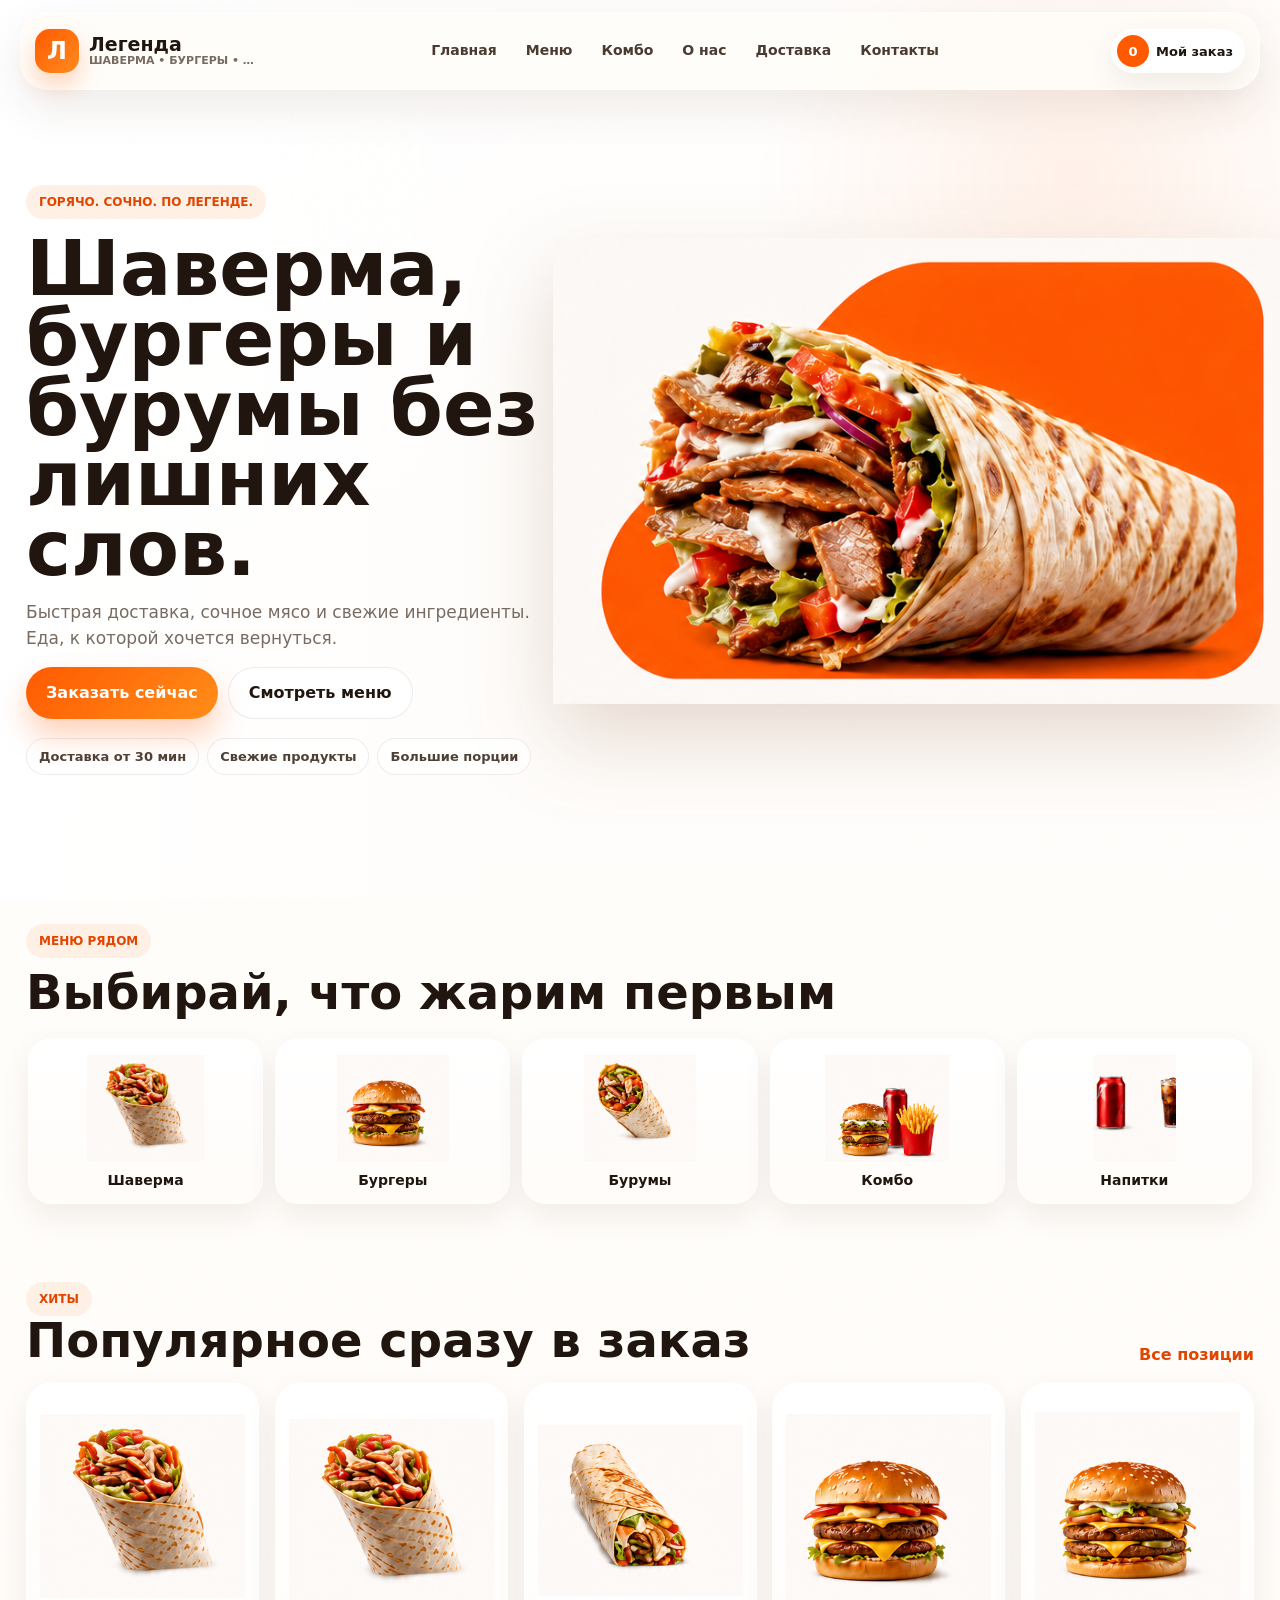
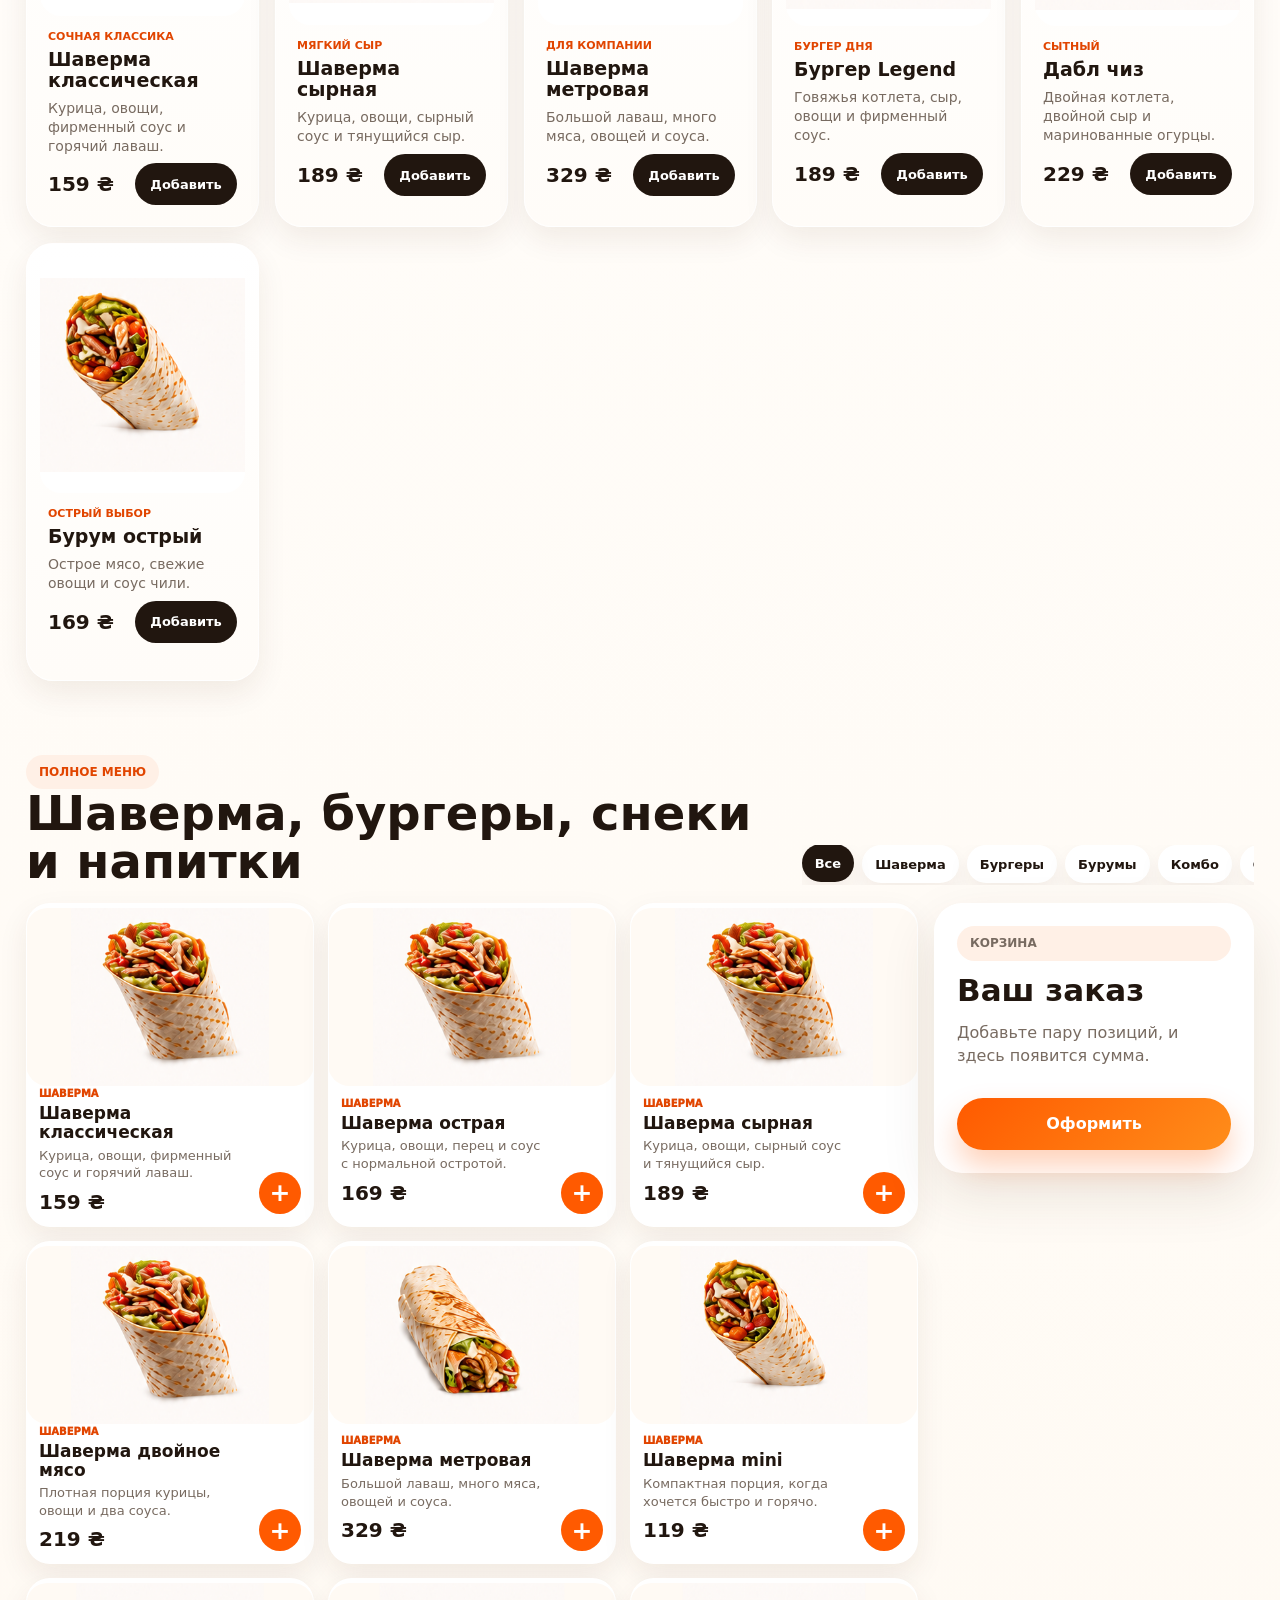
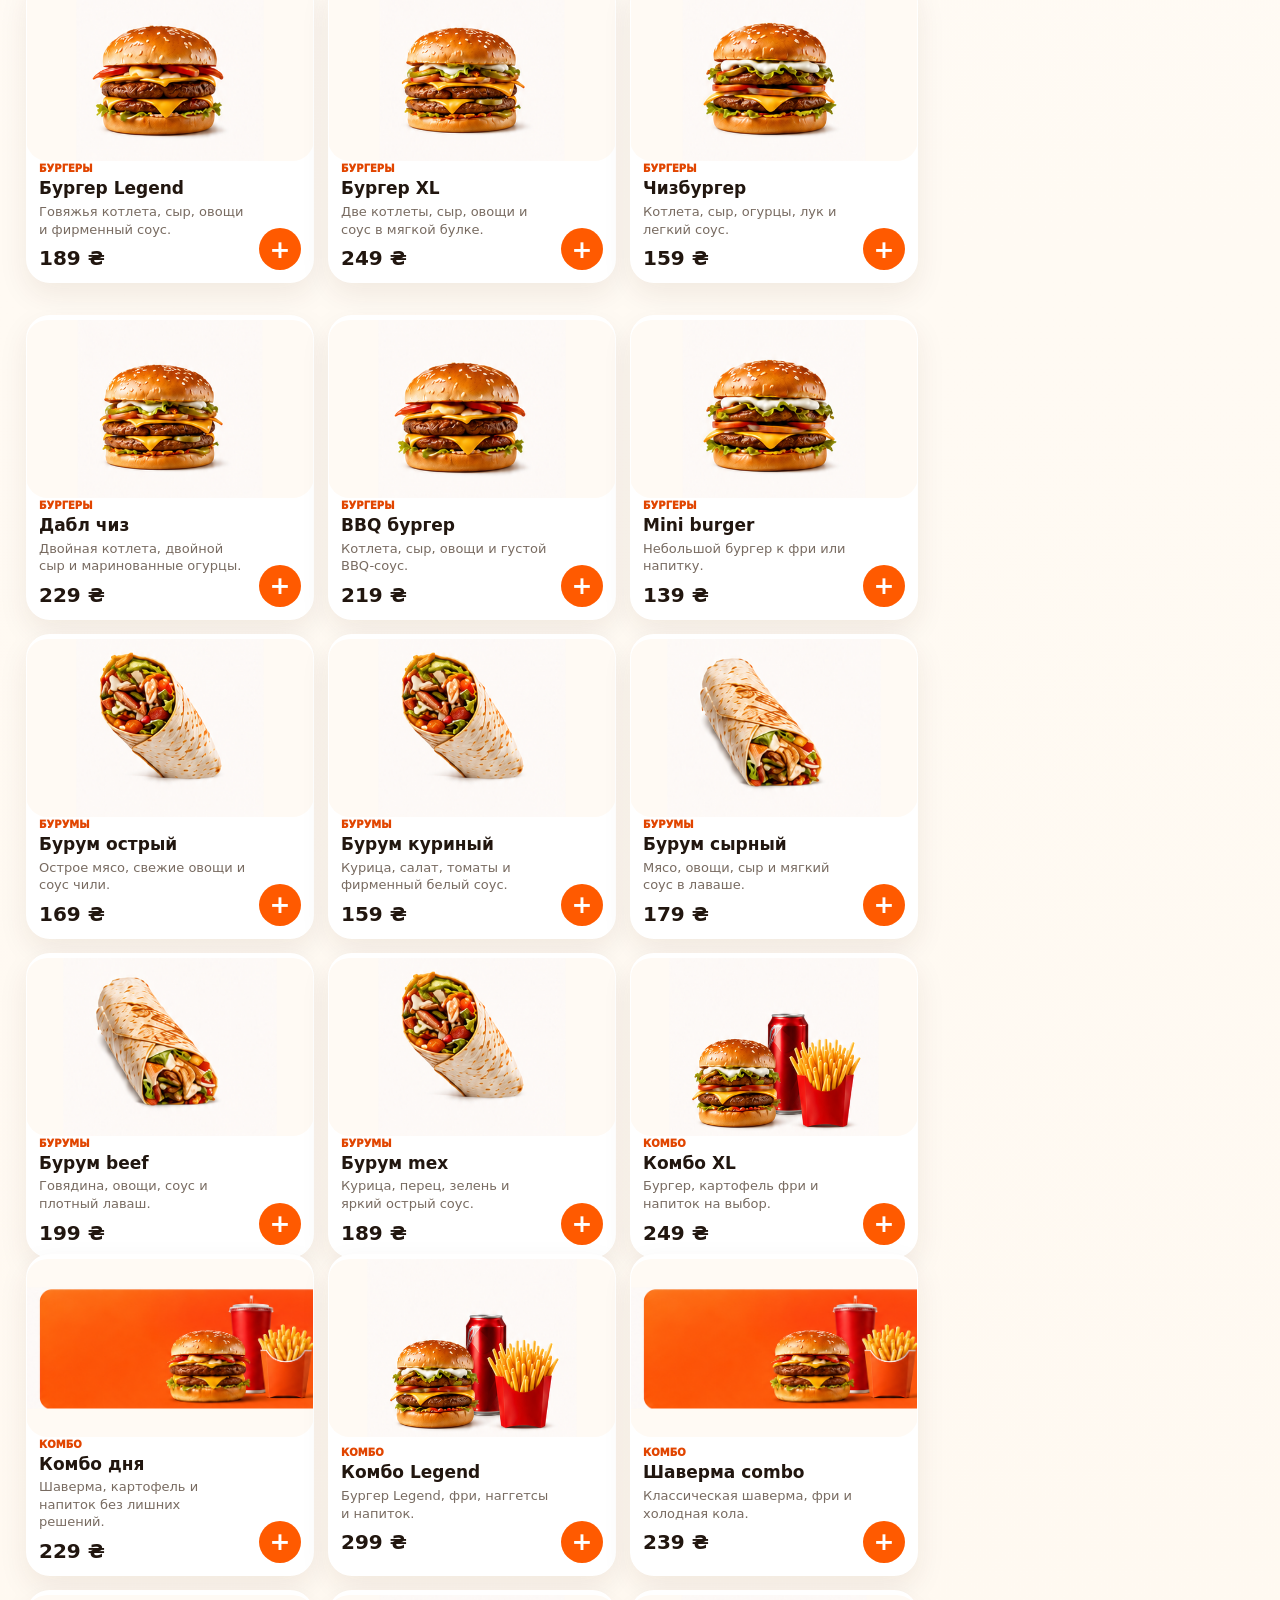
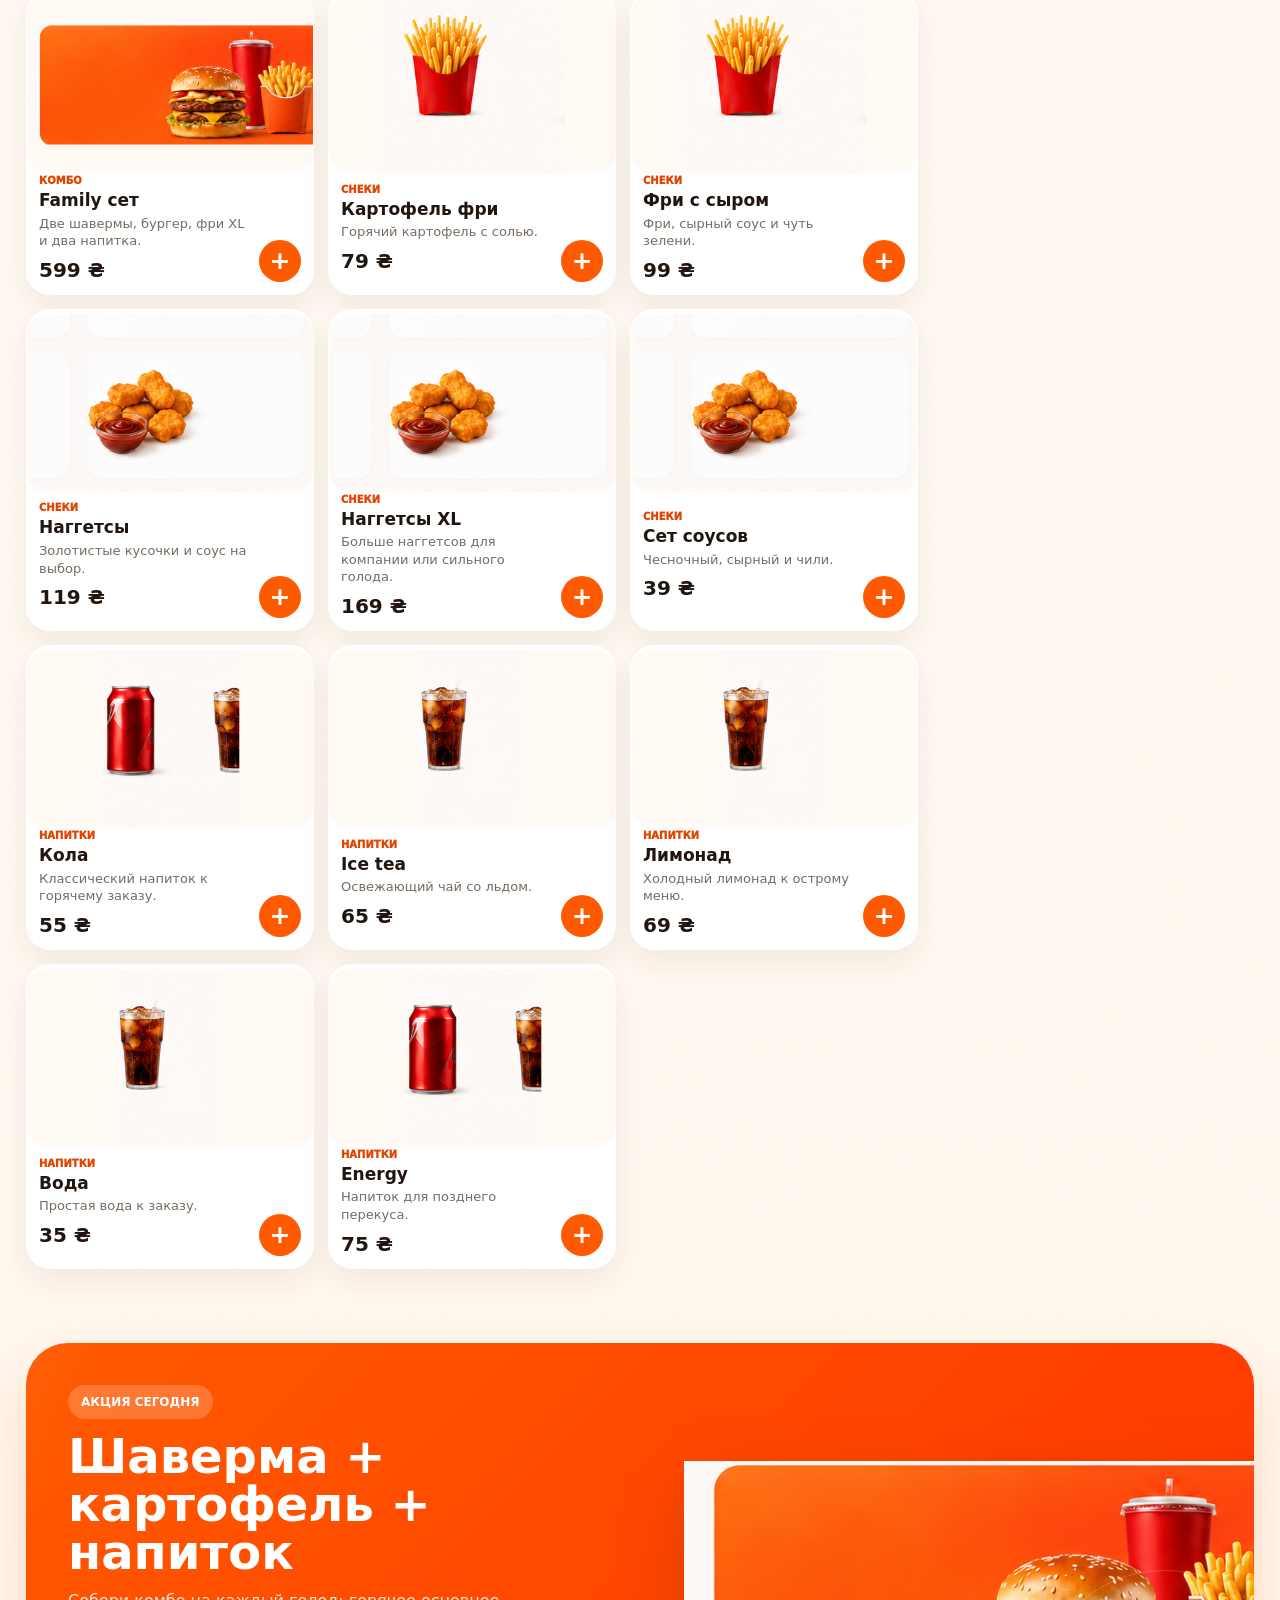
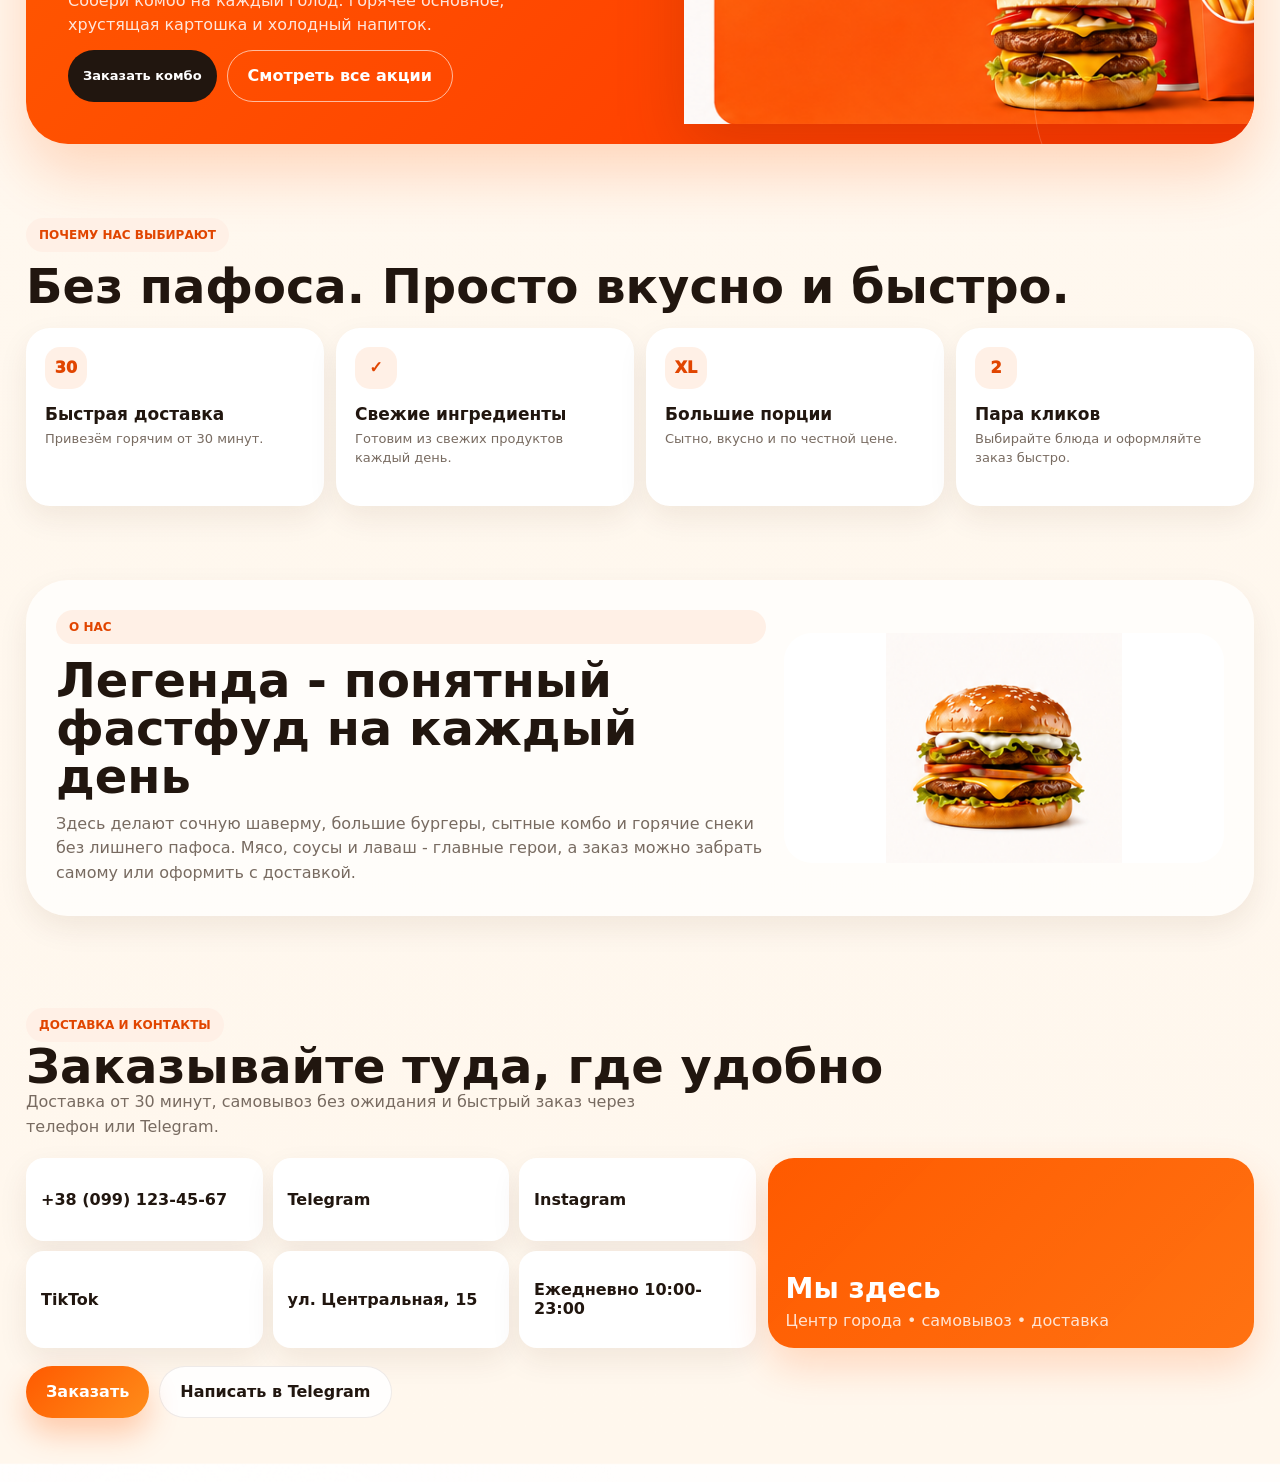
==== index.html @ f7095a72 "Expand menu and add purposeful motion" ====
<!doctype html>
<html lang="ru">
  <head>
    <meta charset="utf-8" />
    <meta name="viewport" content="width=device-width, initial-scale=1" />
    <title>Легенда - шаверма, бургеры и комбо</title>
    <meta
      name="description"
      content="Фастфуд Легенда: шаверма, бургеры, бурумы, комбо, снеки и напитки. Горячая доставка от 30 минут."
    />
    <link
      rel="icon"
      href="data:image/svg+xml,%3Csvg xmlns='http://www.w3.org/2000/svg' viewBox='0 0 64 64'%3E%3Crect width='64' height='64' rx='18' fill='%23ff5a00'/%3E%3Ctext x='31' y='44' text-anchor='middle' font-size='40' font-family='Arial' font-weight='900' fill='white'%3EL%3C/text%3E%3C/svg%3E"
    />
    <link rel="stylesheet" href="./styles.css" />
  </head>
  <body>
    <header class="site-header">
      <a class="brand" href="#top" aria-label="Легенда, на главную">
        <span class="brand__mark">Л</span>
        <span>
          <strong>Легенда</strong>
          <small>шаверма • бургеры • комбо</small>
        </span>
      </a>

      <nav class="desktop-nav" aria-label="Основная навигация">
        <a href="#top">Главная</a>
        <a href="#menu">Меню</a>
        <a href="#combo">Комбо</a>
        <a href="#about">О нас</a>
        <a href="#delivery">Доставка</a>
        <a href="#contacts">Контакты</a>
      </nav>

      <div class="header-actions">
        <a class="cart-chip" href="#order" aria-label="Открыть заказ">
          <span class="cart-chip__count" data-cart-count>0</span>
          <span>Мой заказ</span>
        </a>
        <button class="menu-toggle" type="button" aria-label="Открыть меню" aria-expanded="false">
          <span></span>
          <span></span>
        </button>
      </div>

      <nav class="mobile-nav" aria-label="Мобильная навигация" data-mobile-nav>
        <a href="#top">Главная</a>
        <a href="#menu">Меню</a>
        <a href="#combo">Комбо</a>
        <a href="#delivery">Доставка</a>
        <a href="#contacts">Контакты</a>
      </nav>
    </header>

    <main id="top">
      <section class="hero section-shell" aria-labelledby="hero-title">
        <div class="hero__content">
          <p class="eyebrow">Горячо. Сочно. По легенде.</p>
          <h1 id="hero-title">Шаверма, бургеры и бурумы без лишних слов.</h1>
          <p class="hero__lead">
            Быстрая доставка, сочное мясо и свежие ингредиенты. Еда, к которой хочется вернуться.
          </p>
          <div class="hero__actions">
            <a class="button button--primary" href="#menu">Заказать сейчас</a>
            <a class="button button--ghost" href="#hits">Смотреть меню</a>
          </div>
          <ul class="hero__facts" aria-label="Преимущества">
            <li>Доставка от 30 мин</li>
            <li>Свежие продукты</li>
            <li>Большие порции</li>
          </ul>
        </div>

        <div class="hero__visual" aria-hidden="true">
          <span class="heat-line heat-line--one"></span>
          <span class="heat-line heat-line--two"></span>
          <img src="./assets/hero-shawarma.png" alt="" />
        </div>
      </section>

      <section class="categories section-shell" aria-labelledby="categories-title">
        <div class="section-heading">
          <p class="eyebrow">Меню рядом</p>
          <h2 id="categories-title">Выбирай, что жарим первым</h2>
        </div>
        <div class="category-strip" aria-label="Категории меню">
          <a class="category-card" href="#shawarma">
            <img src="./assets/wrap-classic.png" alt="" />
            <span>Шаверма</span>
          </a>
          <a class="category-card" href="#burgers">
            <img src="./assets/burger-legend.png" alt="" />
            <span>Бургеры</span>
          </a>
          <a class="category-card" href="#burums">
            <img src="./assets/burum-spicy.png" alt="" />
            <span>Бурумы</span>
          </a>
          <a class="category-card" href="#combo">
            <img src="./assets/combo-xl.png" alt="" />
            <span>Комбо</span>
          </a>
          <a class="category-card" href="#drinks">
            <img src="./assets/cola-can.png" alt="" />
            <span>Напитки</span>
          </a>
        </div>
      </section>

      <section class="section-shell" id="hits" aria-labelledby="hits-title">
        <div class="section-heading section-heading--row">
          <div>
            <p class="eyebrow">Хиты</p>
            <h2 id="hits-title">Популярное сразу в заказ</h2>
          </div>
          <a class="text-link" href="#menu">Все позиции</a>
        </div>

        <div class="product-grid product-grid--hits" data-hits-grid aria-live="polite">
          <p class="menu-loading">Загружаем хиты...</p>
        </div>
      </section>

      <section class="section-shell menu-section" id="menu" aria-labelledby="menu-title">
        <div class="section-heading section-heading--row">
          <div>
            <p class="eyebrow">Полное меню</p>
            <h2 id="menu-title">Шаверма, бургеры, снеки и напитки</h2>
          </div>
          <div class="menu-tabs" aria-label="Разделы меню" data-menu-tabs>
            <button class="is-active" type="button" data-category="all">Все</button>
            <button type="button" data-category="shawarma">Шаверма</button>
            <button type="button" data-category="burgers">Бургеры</button>
            <button type="button" data-category="burums">Бурумы</button>
            <button type="button" data-category="combo">Комбо</button>
            <button type="button" data-category="snacks">Снеки</button>
            <button type="button" data-category="drinks">Напитки</button>
          </div>
        </div>

        <div class="menu-layout">
          <div class="menu-list" data-menu-list aria-live="polite">
            <p class="menu-loading">Собираем меню...</p>
          </div>

          <aside class="order-panel" id="order" aria-labelledby="order-title">
            <p class="eyebrow">Корзина</p>
            <h2 id="order-title">Ваш заказ</h2>
            <p data-empty-cart>Добавьте пару позиций, и здесь появится сумма.</p>
            <div class="order-panel__items" data-order-items></div>
            <div class="order-panel__summary" hidden data-order-summary>
              <strong><span data-cart-count-panel>0</span> <span data-cart-word-panel>товара</span></strong>
              <span data-cart-total-panel>0 ₴</span>
            </div>
            <a class="button button--primary button--full" href="tel:+380991234567">Оформить</a>
          </aside>
        </div>
      </section>

      <section class="promo section-shell" aria-labelledby="promo-title">
        <div class="promo__content">
          <p class="eyebrow eyebrow--light">Акция сегодня</p>
          <h2 id="promo-title">Шаверма + картофель + напиток</h2>
          <p>
            Собери комбо на каждый голод: горячее основное, хрустящая картошка и холодный напиток.
          </p>
          <div class="promo__actions">
            <button class="button button--light add-button" type="button" data-sku="combo-day">
              Заказать комбо
            </button>
            <a class="button button--outline-light" href="#menu">Смотреть все акции</a>
          </div>
        </div>
        <div class="promo__image" aria-hidden="true">
          <img src="./assets/hero-combo.png" alt="" />
        </div>
      </section>

      <section class="section-shell benefits" aria-labelledby="benefits-title">
        <div class="section-heading">
          <p class="eyebrow">Почему нас выбирают</p>
          <h2 id="benefits-title">Без пафоса. Просто вкусно и быстро.</h2>
        </div>
        <div class="benefit-grid">
          <article class="benefit">
            <span>30</span>
            <h3>Быстрая доставка</h3>
            <p>Привезём горячим от 30 минут.</p>
          </article>
          <article class="benefit">
            <span>✓</span>
            <h3>Свежие ингредиенты</h3>
            <p>Готовим из свежих продуктов каждый день.</p>
          </article>
          <article class="benefit">
            <span>XL</span>
            <h3>Большие порции</h3>
            <p>Сытно, вкусно и по честной цене.</p>
          </article>
          <article class="benefit">
            <span>2</span>
            <h3>Пара кликов</h3>
            <p>Выбирайте блюда и оформляйте заказ быстро.</p>
          </article>
        </div>
      </section>

      <section class="about section-shell" id="about" aria-labelledby="about-title">
        <div class="about__text">
          <p class="eyebrow">О нас</p>
          <h2 id="about-title">Легенда - понятный фастфуд на каждый день</h2>
          <p>
            Здесь делают сочную шаверму, большие бургеры, сытные комбо и горячие снеки без лишнего пафоса.
            Мясо, соусы и лаваш - главные герои, а заказ можно забрать самому или оформить с доставкой.
          </p>
        </div>
        <div class="about__image">
          <img src="./assets/burger-day.png" alt="Большой бургер Легенда" />
        </div>
      </section>

      <section class="contacts section-shell" id="delivery" aria-labelledby="contacts-title">
        <div>
          <p class="eyebrow">Доставка и контакты</p>
          <h2 id="contacts-title">Заказывайте туда, где удобно</h2>
          <p>
            Доставка от 30 минут, самовывоз без ожидания и быстрый заказ через телефон или Telegram.
          </p>
        </div>

        <div class="contact-grid" id="contacts">
          <div class="contact-list">
            <a href="tel:+380991234567">+38 (099) 123-45-67</a>
            <a href="https://t.me/" target="_blank" rel="noreferrer">Telegram</a>
            <a href="https://instagram.com/" target="_blank" rel="noreferrer">Instagram</a>
            <a href="https://www.tiktok.com/" target="_blank" rel="noreferrer">TikTok</a>
            <span>ул. Центральная, 15</span>
            <span>Ежедневно 10:00-23:00</span>
          </div>
          <div class="map-card" aria-label="Адрес Легенды">
            <strong>Мы здесь</strong>
            <span>Центр города • самовывоз • доставка</span>
          </div>
        </div>

        <div class="contact-actions">
          <a class="button button--primary" href="tel:+380991234567">Заказать</a>
          <a class="button button--ghost" href="https://t.me/" target="_blank" rel="noreferrer">Написать в Telegram</a>
        </div>
      </section>
    </main>

    <div class="sticky-cart" data-sticky-cart hidden>
      <div>
        <strong><span data-cart-count-sticky>0</span> <span data-cart-word-sticky>товара</span></strong>
        <span data-cart-total-sticky>0 ₴</span>
      </div>
      <a href="tel:+380991234567">Оформить</a>
    </div>

    <script src="./script.js"></script>
  </body>
</html>
---- styles.css ----
:root {
  --bg: #fffaf3;
  --surface: #fffefd;
  --surface-strong: #ffffff;
  --text: #21160f;
  --muted: #786b61;
  --line: rgba(67, 42, 24, 0.09);
  --orange: #ff5a00;
  --orange-dark: #e14500;
  --orange-soft: #fff0e6;
  --red: #dc1f18;
  --shadow: 0 22px 55px rgba(76, 43, 17, 0.11);
  --shadow-soft: 0 12px 30px rgba(76, 43, 17, 0.08);
  --radius-xl: 34px;
  --radius-lg: 26px;
  --radius-md: 20px;
  --max: 1240px;
  font-family:
    Inter, ui-sans-serif, system-ui, -apple-system, BlinkMacSystemFont, "Segoe UI", Arial, sans-serif;
}

* {
  box-sizing: border-box;
}

html {
  scroll-behavior: smooth;
}

body {
  min-width: 320px;
  margin: 0;
  background:
    radial-gradient(circle at 18% 2%, rgba(255, 255, 255, 0.95), transparent 26rem),
    linear-gradient(180deg, #fffefd 0%, var(--bg) 44%, #fff7ed 100%);
  color: var(--text);
}

body.nav-open {
  overflow: hidden;
}

body::before {
  position: fixed;
  inset: 0;
  z-index: -1;
  background:
    linear-gradient(90deg, rgba(255, 255, 255, 0.92), transparent 45%),
    radial-gradient(circle at 84% 20%, rgba(255, 90, 0, 0.08), transparent 20rem);
  content: "";
  pointer-events: none;
}

img {
  display: block;
  max-width: 100%;
}

a {
  color: inherit;
  text-decoration: none;
}

button {
  font: inherit;
}

.section-shell {
  width: min(var(--max), calc(100% - 32px));
  margin-inline: auto;
}

.site-header {
  position: sticky;
  top: 0;
  z-index: 50;
  display: grid;
  grid-template-columns: 1fr auto;
  align-items: center;
  width: min(var(--max), calc(100% - 24px));
  min-height: 72px;
  margin: 12px auto 0;
  padding: 10px 12px;
  border: 1px solid rgba(255, 255, 255, 0.78);
  border-radius: 24px;
  background: rgba(255, 253, 248, 0.82);
  box-shadow: 0 18px 45px rgba(81, 48, 24, 0.09);
  backdrop-filter: blur(20px);
}

.brand {
  display: inline-flex;
  align-items: center;
  min-width: 0;
  gap: 10px;
}

.brand__mark {
  display: grid;
  flex: 0 0 auto;
  width: 44px;
  height: 44px;
  place-items: center;
  border-radius: 15px;
  background: linear-gradient(135deg, var(--orange), #ff8b1f);
  color: #fff;
  font-size: 24px;
  font-weight: 900;
  box-shadow: 0 12px 25px rgba(255, 90, 0, 0.26);
}

.brand strong {
  display: block;
  font-size: 19px;
  line-height: 1.05;
}

.brand small {
  display: block;
  overflow: hidden;
  max-width: 170px;
  color: var(--muted);
  font-size: 11px;
  font-weight: 700;
  letter-spacing: 0;
  text-overflow: ellipsis;
  text-transform: uppercase;
  white-space: nowrap;
}

.desktop-nav {
  display: none;
}

.header-actions {
  display: inline-flex;
  align-items: center;
  gap: 8px;
}

.cart-chip {
  display: inline-flex;
  align-items: center;
  min-height: 44px;
  padding: 6px 12px 6px 6px;
  gap: 7px;
  border-radius: 999px;
  background: #fff;
  box-shadow: var(--shadow-soft);
  color: var(--text);
  font-size: 13px;
  font-weight: 800;
}

.cart-chip__count {
  display: grid;
  min-width: 32px;
  height: 32px;
  padding-inline: 8px;
  place-items: center;
  border-radius: 999px;
  background: var(--orange);
  color: #fff;
}

.menu-toggle {
  position: relative;
  display: grid;
  width: 44px;
  height: 44px;
  place-items: center;
  border: 0;
  border-radius: 15px;
  background: var(--text);
  cursor: pointer;
}

.menu-toggle span {
  position: absolute;
  width: 18px;
  height: 2px;
  border-radius: 999px;
  background: #fff;
  transition:
    transform 180ms ease,
    top 180ms ease;
}

.menu-toggle span:first-child {
  top: 17px;
}

.menu-toggle span:last-child {
  top: 25px;
}

.menu-toggle[aria-expanded="true"] span:first-child {
  top: 21px;
  transform: rotate(45deg);
}

.menu-toggle[aria-expanded="true"] span:last-child {
  top: 21px;
  transform: rotate(-45deg);
}

.mobile-nav {
  position: absolute;
  top: calc(100% + 8px);
  right: 0;
  left: 0;
  display: grid;
  gap: 8px;
  padding: 12px;
  border-radius: 22px;
  background: rgba(255, 253, 248, 0.97);
  box-shadow: var(--shadow);
  transform: translateY(-8px);
  opacity: 0;
  pointer-events: none;
  transition:
    opacity 180ms ease,
    transform 180ms ease;
}

.mobile-nav.is-open {
  transform: translateY(0);
  opacity: 1;
  pointer-events: auto;
}

.mobile-nav a {
  padding: 13px 14px;
  border-radius: 16px;
  background: #fff;
  color: var(--text);
  font-weight: 850;
}

.hero {
  display: grid;
  align-items: center;
  align-content: start;
  min-height: calc(100svh - 96px);
  padding: 26px 0 46px;
  gap: 24px;
}

.hero__content {
  position: relative;
  z-index: 2;
  display: grid;
  align-content: center;
  justify-items: start;
  gap: 15px;
}

.eyebrow {
  display: inline-flex;
  align-items: center;
  min-height: 34px;
  margin: 0;
  padding: 8px 13px;
  border-radius: 999px;
  background: var(--orange-soft);
  color: var(--orange-dark);
  font-size: 12px;
  font-weight: 900;
  letter-spacing: 0;
  text-transform: uppercase;
}

.eyebrow--light {
  background: rgba(255, 255, 255, 0.2);
  color: #fff;
}

h1,
h2,
h3,
p {
  margin-top: 0;
}

h1 {
  max-width: 10.4em;
  margin-bottom: 0;
  font-size: clamp(43px, 12vw, 74px);
  line-height: 0.92;
  letter-spacing: 0;
}

h2 {
  margin-bottom: 0;
  font-size: clamp(29px, 8vw, 48px);
  line-height: 1;
  letter-spacing: 0;
}

h3 {
  margin-bottom: 0;
  font-size: 19px;
  line-height: 1.1;
  letter-spacing: 0;
}

.hero__lead {
  max-width: 34rem;
  margin-bottom: 0;
  color: var(--muted);
  font-size: 17px;
  line-height: 1.55;
}

.hero__actions,
.promo__actions,
.contact-actions {
  display: flex;
  flex-wrap: wrap;
  width: 100%;
  gap: 10px;
}

.button {
  display: inline-flex;
  align-items: center;
  justify-content: center;
  min-height: 52px;
  padding: 14px 20px;
  border: 0;
  border-radius: 999px;
  cursor: pointer;
  font-weight: 900;
  line-height: 1;
  text-align: center;
  transition:
    transform 180ms ease,
    box-shadow 180ms ease,
    background-color 180ms ease;
}

.button:hover,
.add-button:hover,
.icon-add:hover {
  transform: translateY(-1px);
}

.button--primary {
  background: linear-gradient(135deg, var(--orange), #ff8d1a);
  box-shadow: 0 16px 30px rgba(255, 90, 0, 0.28);
  color: #fff;
}

.button--ghost {
  border: 1px solid var(--line);
  background: rgba(255, 255, 255, 0.86);
  color: var(--text);
}

.button--light {
  background: #fff;
  color: var(--orange-dark);
}

.button--outline-light {
  border: 1px solid rgba(255, 255, 255, 0.62);
  color: #fff;
}

.button--full {
  width: 100%;
}

.hero__actions .button {
  flex: 1 1 156px;
}

.hero__facts {
  display: flex;
  flex-wrap: wrap;
  margin: 4px 0 0;
  padding: 0;
  gap: 8px;
  list-style: none;
}

.hero__facts li {
  padding: 10px 12px;
  border: 1px solid var(--line);
  border-radius: 999px;
  background: rgba(255, 255, 255, 0.74);
  color: #4f4035;
  font-size: 13px;
  font-weight: 850;
}

.hero__visual {
  position: relative;
  width: min(120%, 640px);
  margin: -8px -18% 0 auto;
  isolation: isolate;
}

.hero__visual img {
  position: relative;
  z-index: 2;
  width: 100%;
  filter: drop-shadow(0 34px 42px rgba(113, 52, 9, 0.18));
}

.heat-line {
  position: absolute;
  z-index: 1;
  display: block;
  width: 46%;
  height: 42%;
  border-radius: 999px;
  background: radial-gradient(circle, rgba(255, 90, 0, 0.22), transparent 68%);
  filter: blur(18px);
  opacity: 0.55;
  pointer-events: none;
}

.heat-line--one {
  top: 3%;
  right: 8%;
}

.heat-line--two {
  bottom: 1%;
  left: 9%;
  background: radial-gradient(circle, rgba(220, 31, 24, 0.13), transparent 66%);
}

.section-heading {
  display: grid;
  justify-items: start;
  margin-bottom: 18px;
  gap: 10px;
}

.section-heading--row {
  align-items: end;
  justify-content: space-between;
  gap: 16px;
}

.text-link {
  color: var(--orange-dark);
  font-weight: 900;
}

.categories,
.section-shell + .section-shell,
.promo {
  margin-top: 46px;
}

.category-strip {
  display: grid;
  grid-auto-columns: minmax(132px, 45%);
  grid-auto-flow: column;
  gap: 12px;
  overflow-x: auto;
  padding: 4px 2px 14px;
  scroll-snap-type: x mandatory;
  scrollbar-width: none;
}

.category-strip::-webkit-scrollbar {
  display: none;
}

.category-card {
  display: grid;
  min-height: 128px;
  padding: 10px;
  place-items: center;
  border: 1px solid rgba(255, 255, 255, 0.8);
  border-radius: 24px;
  background: linear-gradient(180deg, #fff 0%, #fffcf9 100%);
  box-shadow: var(--shadow-soft);
  scroll-snap-align: start;
}

.category-card img {
  width: 94px;
  height: 70px;
  object-fit: contain;
}

.category-card span {
  font-size: 14px;
  font-weight: 900;
}

.product-grid {
  display: grid;
  gap: 14px;
}

.product-card {
  display: grid;
  grid-template-columns: minmax(108px, 38%) 1fr;
  min-height: 190px;
  padding: 10px;
  border: 1px solid rgba(255, 255, 255, 0.86);
  border-radius: 27px;
  background: linear-gradient(180deg, #fff 0%, #fffcf8 100%);
  box-shadow: var(--shadow-soft);
  overflow: hidden;
  transition:
    transform 220ms ease,
    box-shadow 220ms ease,
    border-color 220ms ease;
  will-change: transform;
}

.product-card:hover,
.product-card.is-added {
  border-color: rgba(255, 90, 0, 0.22);
  box-shadow: 0 22px 45px rgba(91, 48, 18, 0.13);
  transform: translateY(-3px);
}

.product-card__image {
  display: grid;
  min-height: 165px;
  place-items: center;
  border-radius: 21px;
  background: #fff;
}

.product-card__image img {
  width: 100%;
  height: 150px;
  object-fit: contain;
}

.product-card__body {
  display: grid;
  align-content: center;
  padding: 10px 4px 10px 13px;
  gap: 8px;
}

.product-card__tag {
  margin-bottom: -2px;
  color: var(--orange-dark);
  font-size: 11px;
  font-weight: 900;
  text-transform: uppercase;
}

.product-card p:not(.product-card__tag) {
  margin-bottom: 0;
  color: var(--muted);
  font-size: 14px;
  line-height: 1.35;
}

.product-card__footer {
  display: flex;
  align-items: center;
  justify-content: space-between;
  gap: 8px;
}

.product-card__footer strong,
.menu-item strong {
  color: var(--text);
  font-size: 20px;
  white-space: nowrap;
}

.add-button {
  min-height: 42px;
  padding: 11px 15px;
  border: 0;
  border-radius: 999px;
  background: var(--text);
  color: #fff;
  cursor: pointer;
  font-size: 13px;
  font-weight: 900;
  transition:
    transform 180ms ease,
    background-color 180ms ease,
    box-shadow 180ms ease;
}

.add-button.is-added,
.icon-add.is-added {
  background: var(--orange);
  box-shadow: 0 12px 24px rgba(255, 90, 0, 0.24);
}

.menu-section {
  scroll-margin-top: 98px;
}

.menu-tabs {
  display: flex;
  gap: 8px;
  overflow-x: auto;
  padding-bottom: 2px;
  scrollbar-width: none;
}

.menu-tabs::-webkit-scrollbar {
  display: none;
}

.menu-tabs button {
  min-height: 38px;
  padding: 10px 13px;
  border: 0;
  border-radius: 999px;
  background: #fff;
  box-shadow: 0 10px 22px rgba(80, 49, 27, 0.07);
  color: var(--text);
  cursor: pointer;
  font-size: 13px;
  font-weight: 900;
  white-space: nowrap;
  transition:
    background-color 180ms ease,
    color 180ms ease,
    transform 180ms ease;
}

.menu-tabs button:hover,
.menu-tabs button.is-active {
  background: var(--text);
  color: #fff;
  transform: translateY(-1px);
}

.menu-layout {
  display: grid;
  gap: 16px;
}

.menu-list {
  display: grid;
  gap: 12px;
}

.menu-item {
  display: grid;
  grid-template-columns: 94px 1fr auto;
  align-items: center;
  min-height: 126px;
  padding: 10px;
  gap: 10px;
  border: 1px solid rgba(255, 255, 255, 0.86);
  border-radius: 24px;
  background: #fff;
  box-shadow: var(--shadow-soft);
  overflow: hidden;
  transition:
    transform 200ms ease,
    box-shadow 200ms ease,
    border-color 200ms ease;
}

.menu-item:hover,
.menu-item.is-added {
  border-color: rgba(255, 90, 0, 0.2);
  box-shadow: 0 18px 38px rgba(80, 49, 27, 0.1);
  transform: translateY(-2px);
}

.menu-item img {
  width: 94px;
  height: 94px;
  object-fit: contain;
  border-radius: 20px;
  background: #fffaf4;
  padding: 3px;
}

.menu-item h3 {
  margin-bottom: 5px;
  font-size: 17px;
}

.menu-item__category {
  display: block;
  margin-bottom: 5px;
  color: var(--orange-dark);
  font-size: 10px;
  font-weight: 950;
  text-transform: uppercase;
}

.menu-item p {
  margin-bottom: 8px;
  color: var(--muted);
  font-size: 13px;
  line-height: 1.35;
}

.icon-add {
  display: grid;
  width: 42px;
  height: 42px;
  place-items: center;
  border: 0;
  border-radius: 999px;
  background: var(--orange);
  color: #fff;
  cursor: pointer;
  font-size: 25px;
  font-weight: 800;
  line-height: 1;
}

.order-panel {
  display: none;
}

.order-panel__items {
  display: grid;
  gap: 8px;
}

.order-item {
  display: grid;
  grid-template-columns: 1fr auto;
  gap: 4px 10px;
  padding: 10px;
  border-radius: 16px;
  background: #fff8f2;
}

.order-item span {
  font-weight: 850;
}

.order-item strong,
.order-item em {
  font-style: normal;
  white-space: nowrap;
}

.order-item strong {
  color: var(--muted);
  font-size: 12px;
}

.order-item em {
  grid-column: 1 / -1;
  color: var(--orange-dark);
  font-size: 13px;
  font-weight: 900;
}

.promo {
  position: relative;
  display: grid;
  min-height: 440px;
  padding: 24px;
  gap: 16px;
  border-radius: 34px;
  background:
    linear-gradient(135deg, rgba(255, 90, 0, 0.98), rgba(255, 51, 0, 0.95)),
    var(--orange);
  box-shadow: 0 28px 60px rgba(255, 90, 0, 0.22);
  color: #fff;
  overflow: hidden;
}

.promo::after {
  position: absolute;
  right: -42px;
  bottom: -88px;
  width: 260px;
  height: 260px;
  border: 1px solid rgba(255, 255, 255, 0.18);
  border-radius: 50%;
  content: "";
}

.promo::before {
  position: absolute;
  inset: 0;
  background: linear-gradient(110deg, transparent 20%, rgba(255, 255, 255, 0.18) 45%, transparent 68%);
  content: "";
  pointer-events: none;
  transform: translateX(-70%);
}

.promo__content {
  position: relative;
  z-index: 2;
  display: grid;
  align-content: start;
  justify-items: start;
  gap: 13px;
}

.promo h2 {
  max-width: 8.6em;
  color: #fff;
}

.promo p:not(.eyebrow) {
  max-width: 33rem;
  margin-bottom: 0;
  color: rgba(255, 255, 255, 0.86);
  font-size: 16px;
  line-height: 1.5;
}

.promo__image {
  align-self: end;
  margin-right: -62px;
  margin-bottom: -32px;
}

.promo__image img {
  width: min(620px, 125%);
  margin-left: auto;
  filter: drop-shadow(0 22px 32px rgba(111, 30, 0, 0.22));
}

.benefit-grid {
  display: grid;
  grid-template-columns: repeat(2, minmax(0, 1fr));
  gap: 12px;
}

.benefit {
  min-height: 150px;
  padding: 18px;
  border: 1px solid rgba(255, 255, 255, 0.86);
  border-radius: 24px;
  background: #fff;
  box-shadow: var(--shadow-soft);
}

.benefit span {
  display: grid;
  width: 42px;
  height: 42px;
  margin-bottom: 16px;
  place-items: center;
  border-radius: 15px;
  background: var(--orange-soft);
  color: var(--orange-dark);
  font-weight: 950;
}

.benefit h3 {
  margin-bottom: 7px;
  font-size: 17px;
}

.benefit p {
  margin-bottom: 0;
  color: var(--muted);
  font-size: 13px;
  line-height: 1.42;
}

.about {
  display: grid;
  align-items: center;
  padding: 22px;
  gap: 18px;
  border-radius: 34px;
  background: rgba(255, 255, 255, 0.68);
  box-shadow: var(--shadow-soft);
}

.about__text {
  display: grid;
  gap: 12px;
}

.about__text p:not(.eyebrow) {
  margin-bottom: 0;
  color: var(--muted);
  font-size: 16px;
  line-height: 1.55;
}

.about__image {
  display: grid;
  min-height: 220px;
  place-items: center;
  border-radius: 28px;
  background: #fff;
  overflow: hidden;
}

.about__image img {
  width: min(360px, 96%);
  height: 230px;
  object-fit: contain;
}

.contacts {
  display: grid;
  padding-bottom: 106px;
  gap: 18px;
}

.contacts > div:first-child p:not(.eyebrow) {
  max-width: 40rem;
  margin-bottom: 0;
  color: var(--muted);
  line-height: 1.55;
}

.contact-grid {
  display: grid;
  gap: 12px;
}

.contact-list {
  display: grid;
  grid-template-columns: 1fr;
  gap: 10px;
}

.contact-list a,
.contact-list span {
  display: flex;
  align-items: center;
  min-height: 50px;
  padding: 13px 15px;
  border-radius: 18px;
  background: #fff;
  box-shadow: var(--shadow-soft);
  color: var(--text);
  font-weight: 850;
}

.map-card {
  display: grid;
  min-height: 190px;
  align-content: end;
  padding: 18px;
  border-radius: 26px;
  background:
    linear-gradient(135deg, rgba(255, 90, 0, 0.9), rgba(255, 117, 20, 0.88)),
    var(--orange);
  box-shadow: 0 18px 40px rgba(255, 90, 0, 0.2);
  color: #fff;
}

.map-card strong {
  font-size: 28px;
  line-height: 1;
}

.map-card span {
  margin-top: 8px;
  color: rgba(255, 255, 255, 0.82);
}

.sticky-cart {
  position: fixed;
  right: 12px;
  bottom: 12px;
  left: 12px;
  z-index: 70;
  display: flex;
  align-items: center;
  justify-content: space-between;
  min-height: 66px;
  padding: 10px 10px 10px 16px;
  gap: 12px;
  border: 1px solid rgba(255, 255, 255, 0.7);
  border-radius: 24px;
  background: rgba(32, 22, 15, 0.94);
  box-shadow: 0 22px 50px rgba(28, 16, 10, 0.26);
  color: #fff;
  backdrop-filter: blur(18px);
}

.sticky-cart[hidden] {
  display: none;
}

.sticky-cart div {
  display: grid;
  gap: 3px;
}

.sticky-cart span {
  color: rgba(255, 255, 255, 0.72);
  font-size: 13px;
}

.sticky-cart a {
  display: inline-flex;
  align-items: center;
  justify-content: center;
  min-height: 46px;
  padding: 12px 18px;
  border-radius: 999px;
  background: var(--orange);
  color: #fff;
  font-weight: 900;
}

.menu-loading {
  margin: 0;
  padding: 18px;
  border-radius: 20px;
  background: #fff;
  color: var(--muted);
  font-weight: 850;
}

.motion-ready .hero__visual img {
  animation: hero-breathe 7s ease-in-out infinite;
}

.motion-ready .heat-line--one {
  animation: heat-rise 5.8s ease-in-out infinite;
}

.motion-ready .heat-line--two {
  animation: heat-rise 6.8s ease-in-out 600ms infinite reverse;
}

.motion-ready .button--primary,
.motion-ready .button--light {
  position: relative;
  overflow: hidden;
}

.motion-ready .button--primary::after,
.motion-ready .button--light::after {
  position: absolute;
  inset: 0;
  background: linear-gradient(110deg, transparent 25%, rgba(255, 255, 255, 0.32) 48%, transparent 72%);
  content: "";
  transform: translateX(-110%);
}

.motion-ready .button--primary:hover::after,
.motion-ready .button--light:hover::after {
  animation: cta-sheen 720ms ease;
}

.motion-ready .promo::before {
  animation: promo-sheen 6s ease-in-out infinite;
}

.motion-ready [data-reveal],
.motion-ready .section-heading,
.motion-ready .promo,
.motion-ready .benefit,
.motion-ready .about,
.motion-ready .contacts {
  opacity: 1;
  transform: translateY(18px);
  transition:
    transform 420ms ease;
  transition-delay: var(--reveal-delay, 0ms);
}

.motion-ready [data-reveal].is-visible,
.motion-ready .section-heading.is-visible,
.motion-ready .promo.is-visible,
.motion-ready .benefit.is-visible,
.motion-ready .about.is-visible,
.motion-ready .contacts.is-visible {
  transform: translateY(0);
}

.motion-ready .sticky-cart.is-live {
  animation: dock-in 260ms ease both;
}

@keyframes hero-breathe {
  0%,
  100% {
    transform: translate3d(0, 0, 0) scale(1);
  }

  50% {
    transform: translate3d(0, -8px, 0) scale(1.012);
  }
}

@keyframes heat-rise {
  0%,
  100% {
    opacity: 0.35;
    transform: translate3d(0, 8px, 0) scale(0.96);
  }

  50% {
    opacity: 0.62;
    transform: translate3d(10px, -8px, 0) scale(1.04);
  }
}

@keyframes cta-sheen {
  to {
    transform: translateX(110%);
  }
}

@keyframes promo-sheen {
  0%,
  42% {
    transform: translateX(-70%);
  }

  70%,
  100% {
    transform: translateX(80%);
  }
}

@keyframes dock-in {
  from {
    opacity: 0;
    transform: translateY(14px) scale(0.98);
  }

  to {
    opacity: 1;
    transform: translateY(0) scale(1);
  }
}

@media (prefers-reduced-motion: reduce) {
  *,
  *::before,
  *::after {
    animation-duration: 0.001ms !important;
    animation-iteration-count: 1 !important;
    scroll-behavior: auto !important;
    transition-duration: 0.001ms !important;
  }
}

@media (max-width: 420px) {
  .section-shell {
    width: min(var(--max), calc(100% - 24px));
  }

  .brand small {
    max-width: 126px;
  }

  .cart-chip span:last-child {
    display: none;
  }

  h1 {
    font-size: clamp(39px, 12.3vw, 48px);
  }

  .product-card {
    grid-template-columns: 1fr;
  }

  .product-card__body {
    padding: 10px 8px 7px;
  }

  .menu-item {
    grid-template-columns: 82px 1fr auto;
    padding: 8px;
    gap: 8px;
  }

  .menu-item img {
    width: 82px;
    height: 82px;
  }

  .benefit-grid {
    grid-template-columns: 1fr;
  }
}

@media (min-width: 700px) {
  .section-shell {
    width: min(var(--max), calc(100% - 52px));
  }

  .site-header {
    width: min(var(--max), calc(100% - 40px));
  }

  .hero {
    grid-template-columns: minmax(0, 0.94fr) minmax(360px, 1.06fr);
    align-content: center;
    min-height: 670px;
    padding-top: 48px;
  }

  .hero__visual {
    width: min(720px, 104%);
    margin: 0 0 0 -2%;
  }

  .hero__actions {
    width: auto;
  }

  .hero__actions .button {
    flex: 0 0 auto;
  }

  .section-heading--row {
    display: flex;
  }

  .category-strip {
    grid-auto-columns: minmax(154px, 1fr);
  }

  .product-grid--hits {
    grid-template-columns: repeat(2, minmax(0, 1fr));
  }

  .product-card {
    grid-template-columns: 1fr;
    min-height: 410px;
    padding: 13px;
  }

  .product-card__image {
    min-height: 220px;
  }

  .product-card__image img {
    height: 205px;
  }

  .product-card__body {
    align-content: start;
    padding: 14px 8px 8px;
  }

  .product-card--wide {
    grid-column: span 2;
    grid-template-columns: minmax(260px, 0.9fr) 1fr;
    min-height: 280px;
  }

  .product-card--wide .product-card__image {
    min-height: 248px;
  }

  .menu-list {
    grid-template-columns: repeat(2, minmax(0, 1fr));
  }

  .promo {
    grid-template-columns: minmax(0, 0.95fr) minmax(320px, 1.05fr);
    align-items: center;
    min-height: 360px;
    padding: 34px;
  }

  .promo__image {
    margin: 0 -72px -22px 0;
  }

  .benefit-grid {
    grid-template-columns: repeat(4, minmax(0, 1fr));
  }

  .about {
    grid-template-columns: minmax(0, 1fr) minmax(260px, 0.62fr);
    padding: 30px;
  }

  .contact-grid {
    grid-template-columns: minmax(0, 1.2fr) minmax(280px, 0.8fr);
  }

  .contact-list {
    grid-template-columns: repeat(2, minmax(0, 1fr));
  }
}

@media (min-width: 700px) and (max-width: 979px) {
  .hero {
    grid-template-columns: 1fr;
    align-content: start;
    min-height: auto;
    padding-top: 56px;
  }

  .hero__content {
    max-width: 650px;
  }

  .hero__visual {
    width: min(720px, 100%);
    margin: 10px auto 0;
  }

  h1 {
    max-width: 9.6em;
    font-size: 68px;
  }
}

@media (min-width: 980px) {
  .site-header {
    grid-template-columns: auto 1fr auto;
    min-height: 78px;
    padding: 12px 14px;
    border-radius: 28px;
  }

  .desktop-nav {
    display: flex;
    align-items: center;
    justify-content: center;
    gap: 3px;
  }

  .desktop-nav a {
    min-height: 42px;
    padding: 12px 13px;
    border-radius: 999px;
    color: #493b31;
    font-size: 14px;
    font-weight: 850;
    transition:
      background-color 180ms ease,
      color 180ms ease;
  }

  .desktop-nav a:hover {
    background: #fff;
    color: var(--orange-dark);
  }

  .menu-toggle,
  .mobile-nav {
    display: none;
  }

  .hero {
    grid-template-columns: minmax(0, 0.86fr) minmax(560px, 1.14fr);
    min-height: 730px;
    gap: 22px;
  }

  .hero__content {
    padding-top: 18px;
  }

  .hero__visual {
    width: min(790px, 55vw);
    margin-right: 0;
  }

  .categories,
  .section-shell + .section-shell,
  .promo {
    margin-top: 74px;
  }

  .category-strip {
    grid-template-columns: repeat(5, minmax(0, 1fr));
    grid-auto-columns: initial;
    grid-auto-flow: initial;
    overflow: visible;
    padding-bottom: 4px;
  }

  .category-card {
    min-height: 166px;
  }

  .category-card img {
    width: 152px;
    height: 106px;
  }

  .product-grid--hits {
    grid-template-columns: repeat(4, minmax(0, 1fr));
    gap: 16px;
  }

  .product-card {
    min-height: 438px;
  }

  .product-card--wide {
    grid-column: span 2;
  }

  .menu-layout {
    grid-template-columns: minmax(0, 1fr) 320px;
    align-items: start;
  }

  .menu-list {
    grid-template-columns: repeat(2, minmax(0, 1fr));
    gap: 14px;
  }

  .order-panel {
    position: sticky;
    top: 104px;
    display: grid;
    min-height: 270px;
    padding: 22px;
    gap: 14px;
    border: 1px solid rgba(255, 255, 255, 0.88);
    border-radius: 28px;
    background: #fff;
    box-shadow: var(--shadow);
  }

  .order-panel h2 {
    font-size: 31px;
  }

  .order-panel p {
    margin-bottom: 0;
    color: var(--muted);
    line-height: 1.45;
  }

  .order-panel__summary {
    display: flex;
    align-items: center;
    justify-content: space-between;
    padding: 14px;
    border-radius: 18px;
    background: var(--orange-soft);
  }

  .order-panel__summary[hidden] {
    display: none;
  }

  .promo {
    min-height: 390px;
    padding: 42px;
    border-radius: 42px;
  }

  .promo__image {
    margin-right: -92px;
  }

  .benefit {
    min-height: 178px;
  }

  .about {
    border-radius: 42px;
  }

  .contacts {
    padding-bottom: 64px;
  }

  .sticky-cart {
    display: none;
  }
}

@media (min-width: 1180px) {
  h1 {
    font-size: 76px;
  }

  .hero {
    min-height: 760px;
  }

  .hero__visual {
    width: min(820px, 57vw);
    margin-right: 0;
  }

  .product-grid--hits {
    grid-template-columns: repeat(5, minmax(0, 1fr));
  }

  .product-card--wide {
    grid-column: auto;
    grid-template-columns: 1fr;
  }

  .menu-list {
    grid-template-columns: repeat(3, minmax(0, 1fr));
  }

  .menu-item {
    grid-template-columns: 1fr auto;
    align-items: start;
    min-height: 288px;
    padding: 12px;
  }

  .menu-item img {
    grid-column: 1 / -1;
    width: 100%;
    height: 162px;
    padding: 0;
    transform: scale(1.1);
  }

  .icon-add {
    align-self: end;
  }

  .contact-list {
    grid-template-columns: repeat(3, minmax(0, 1fr));
  }
}
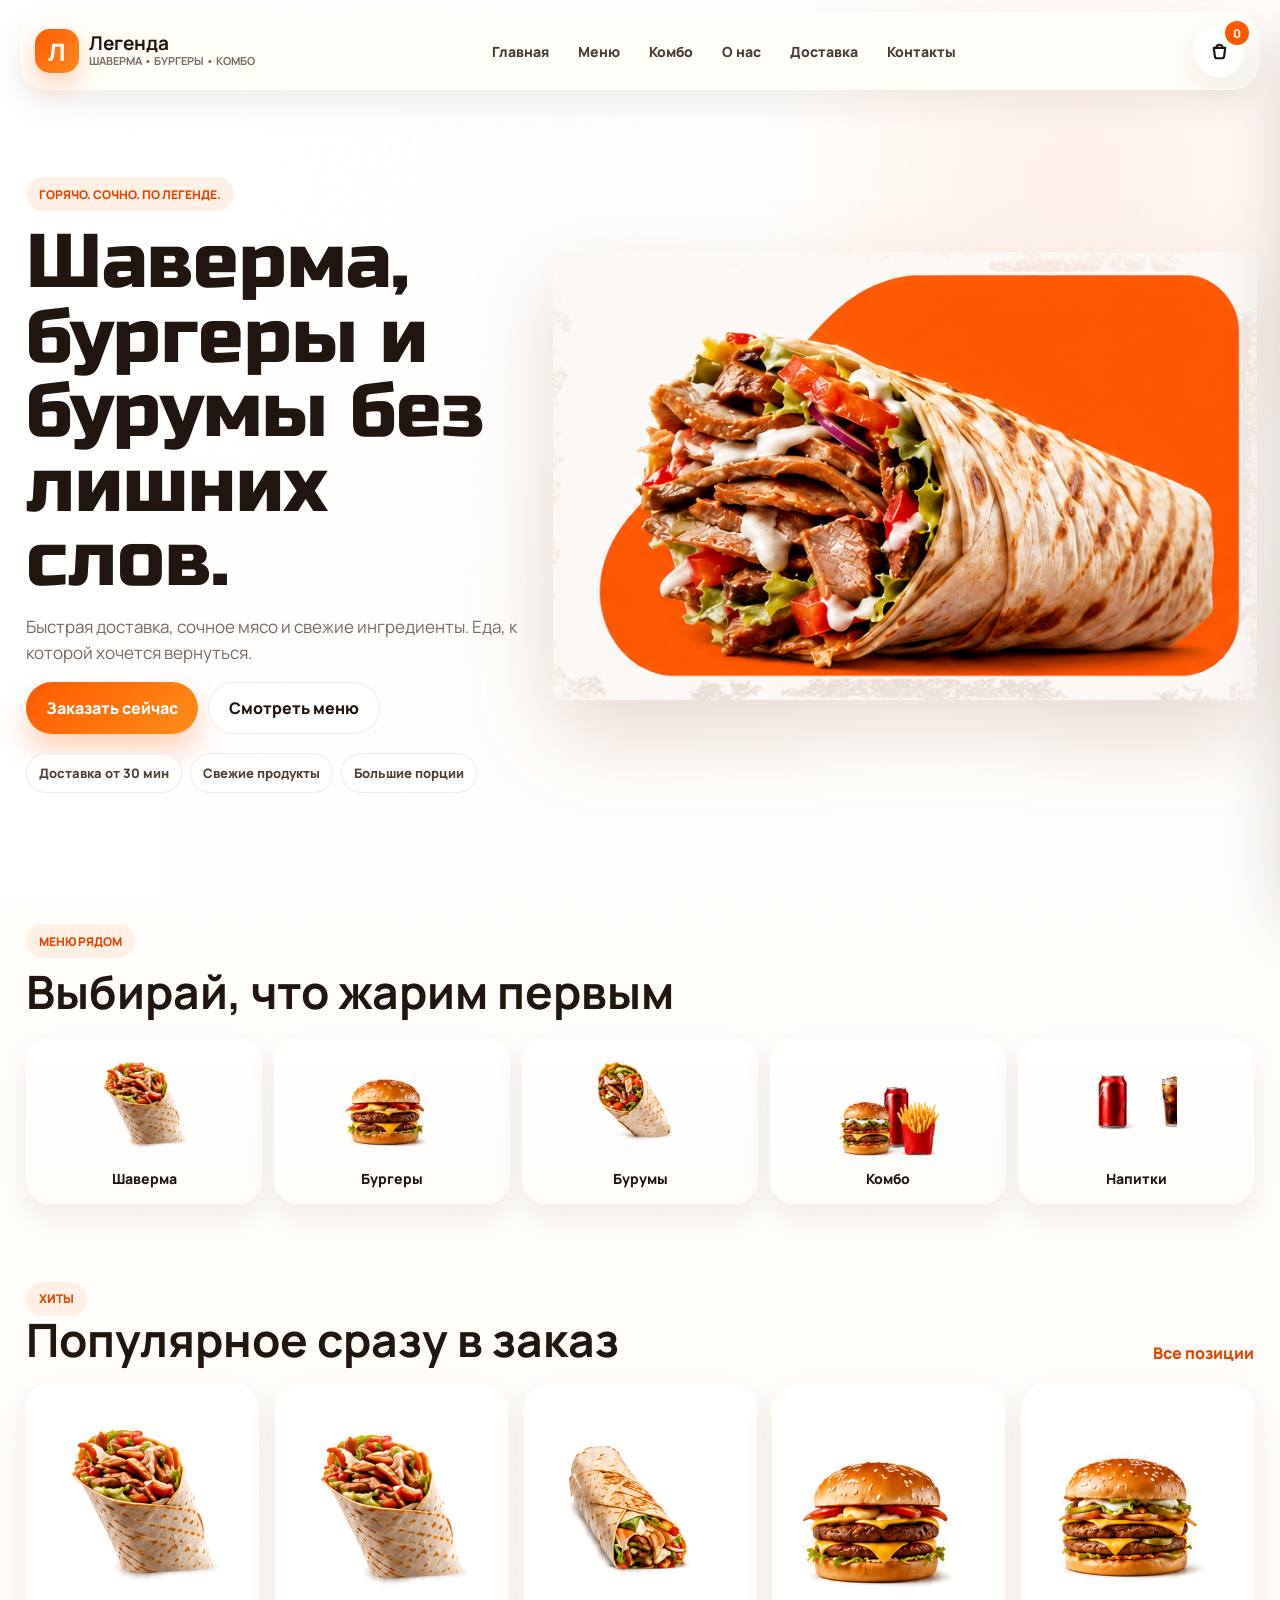
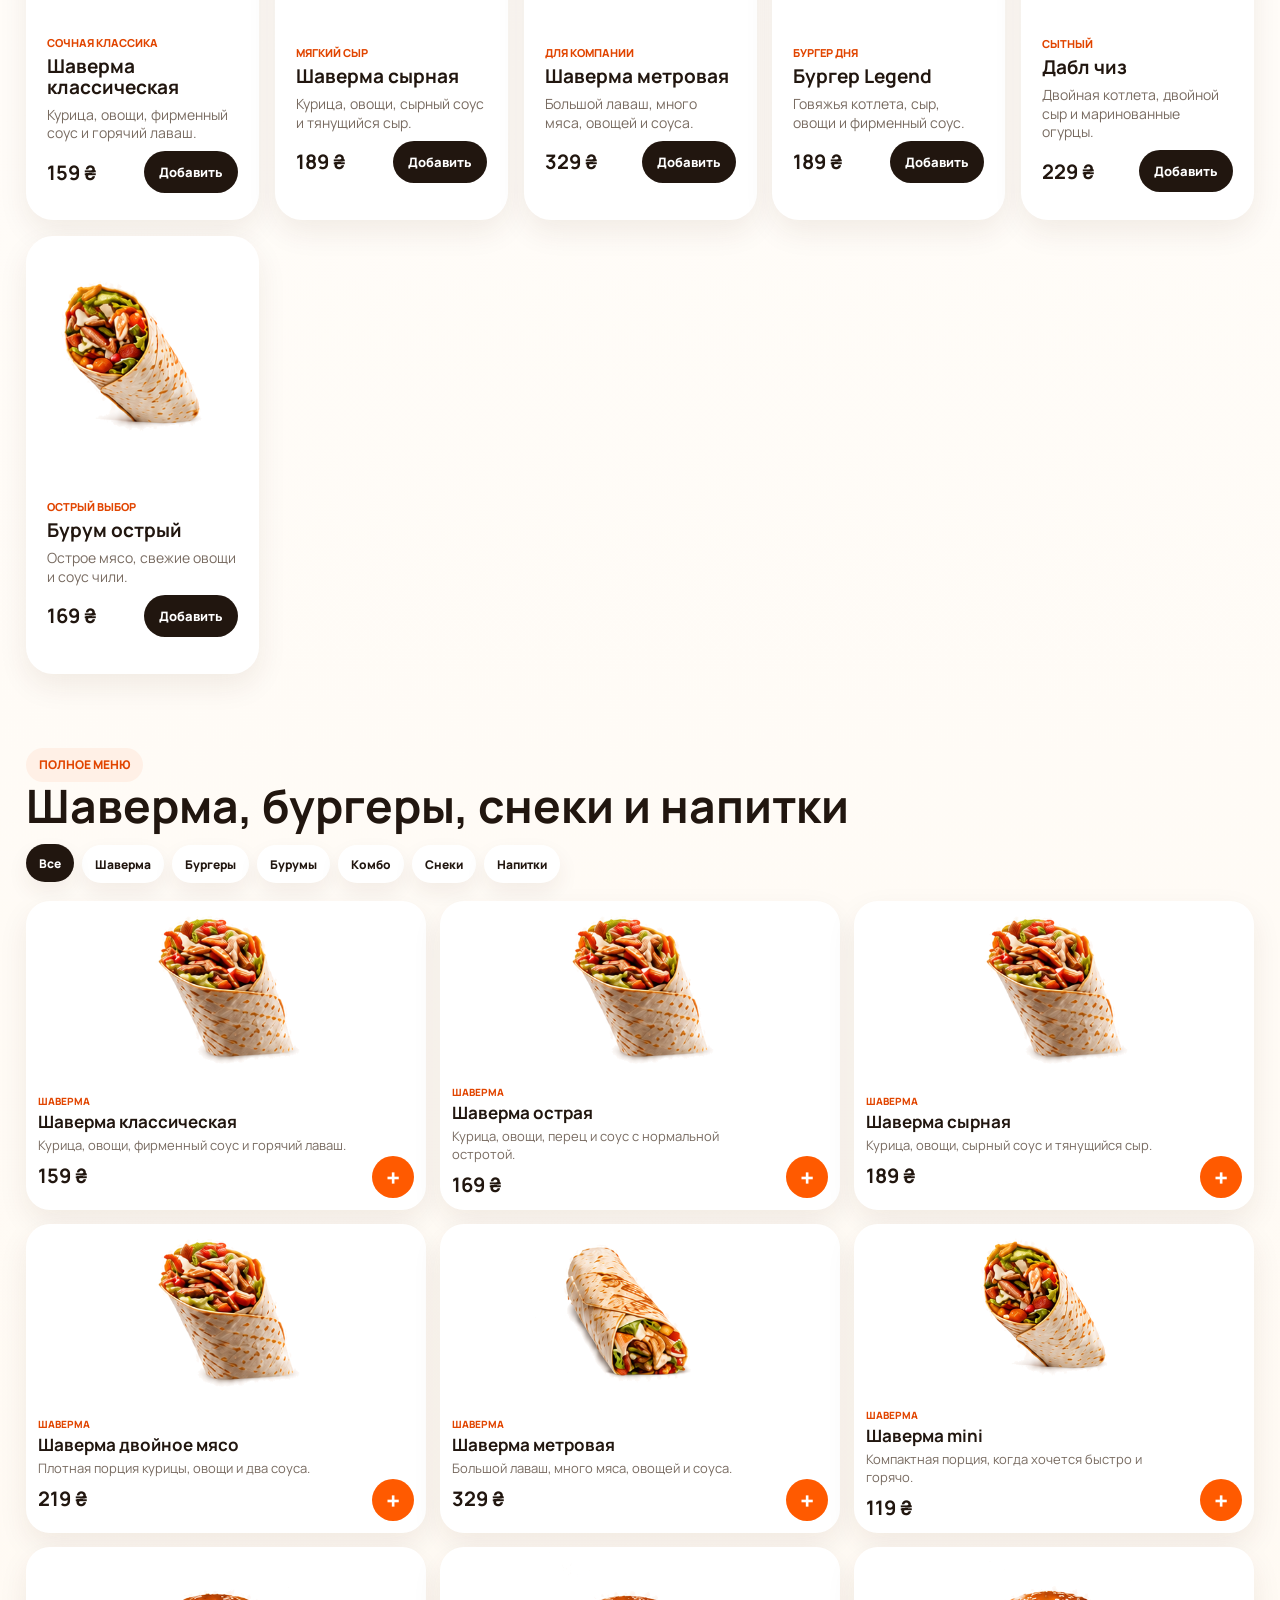
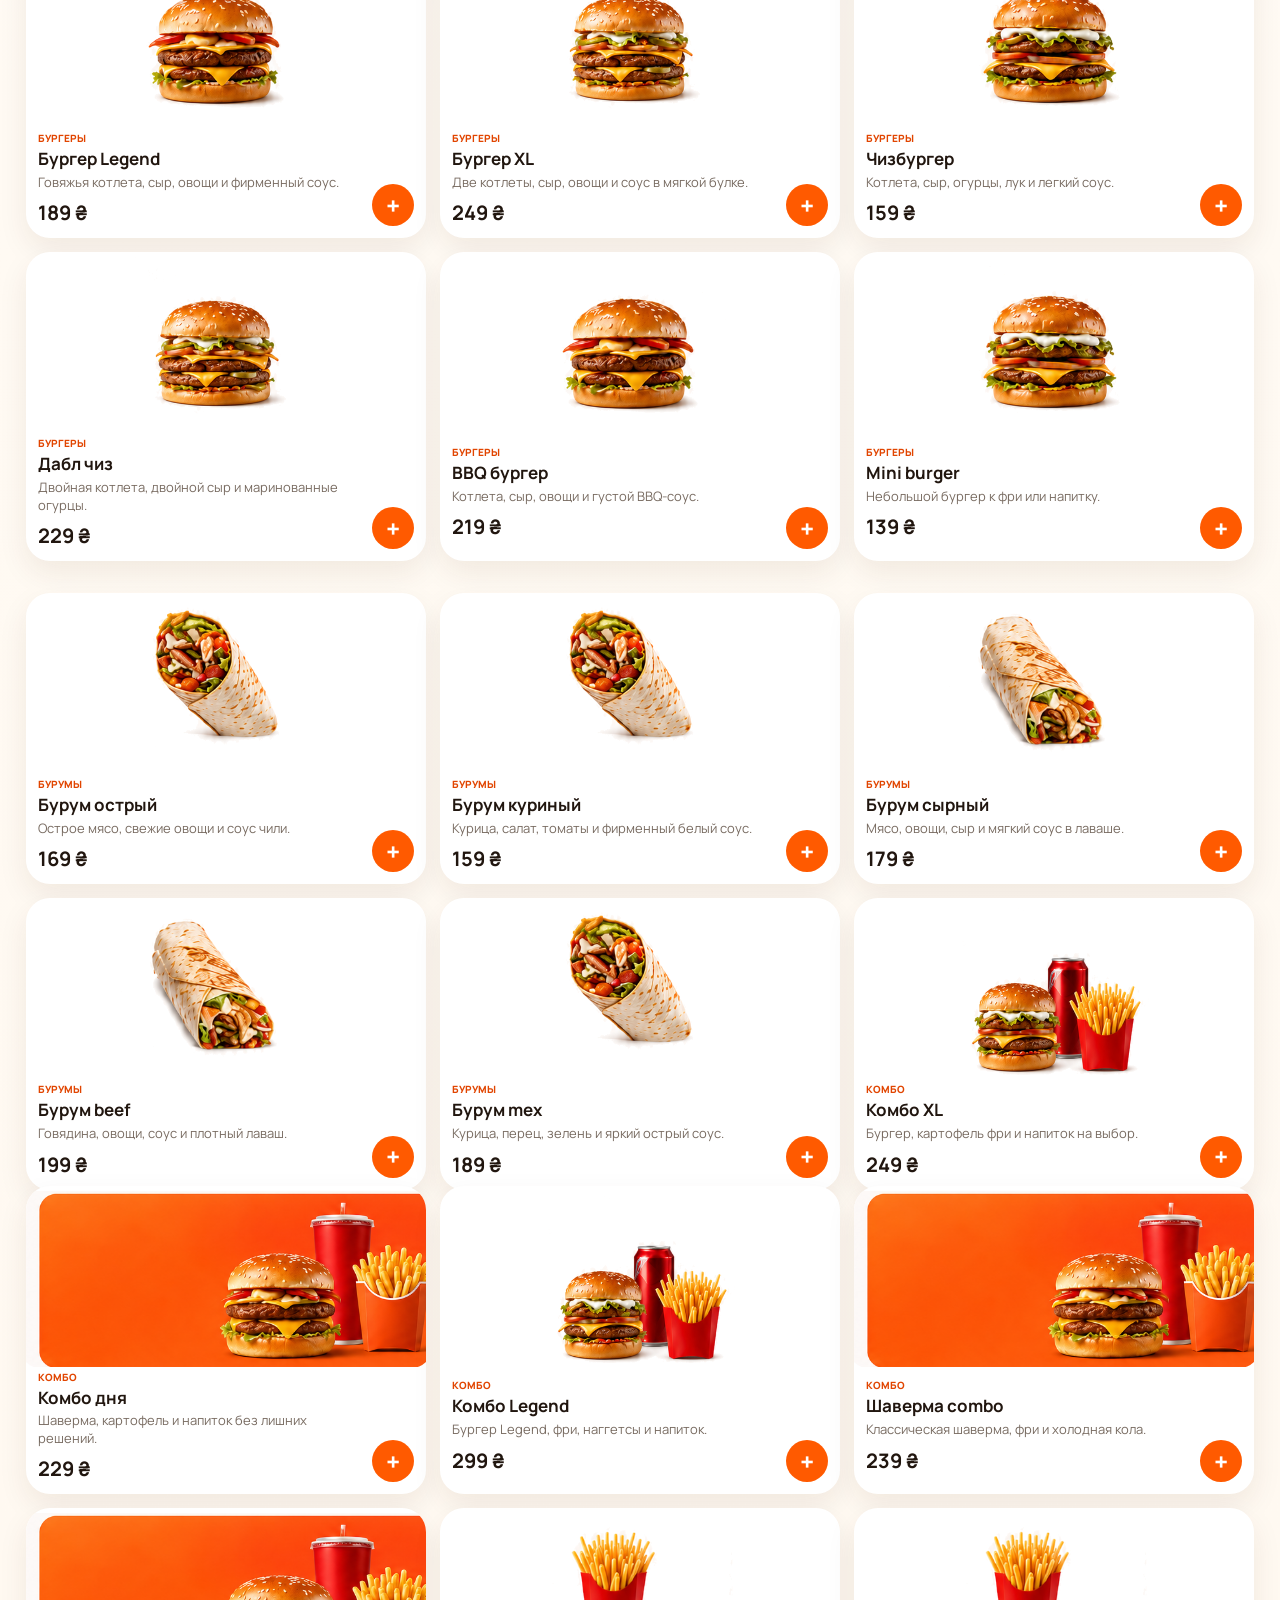
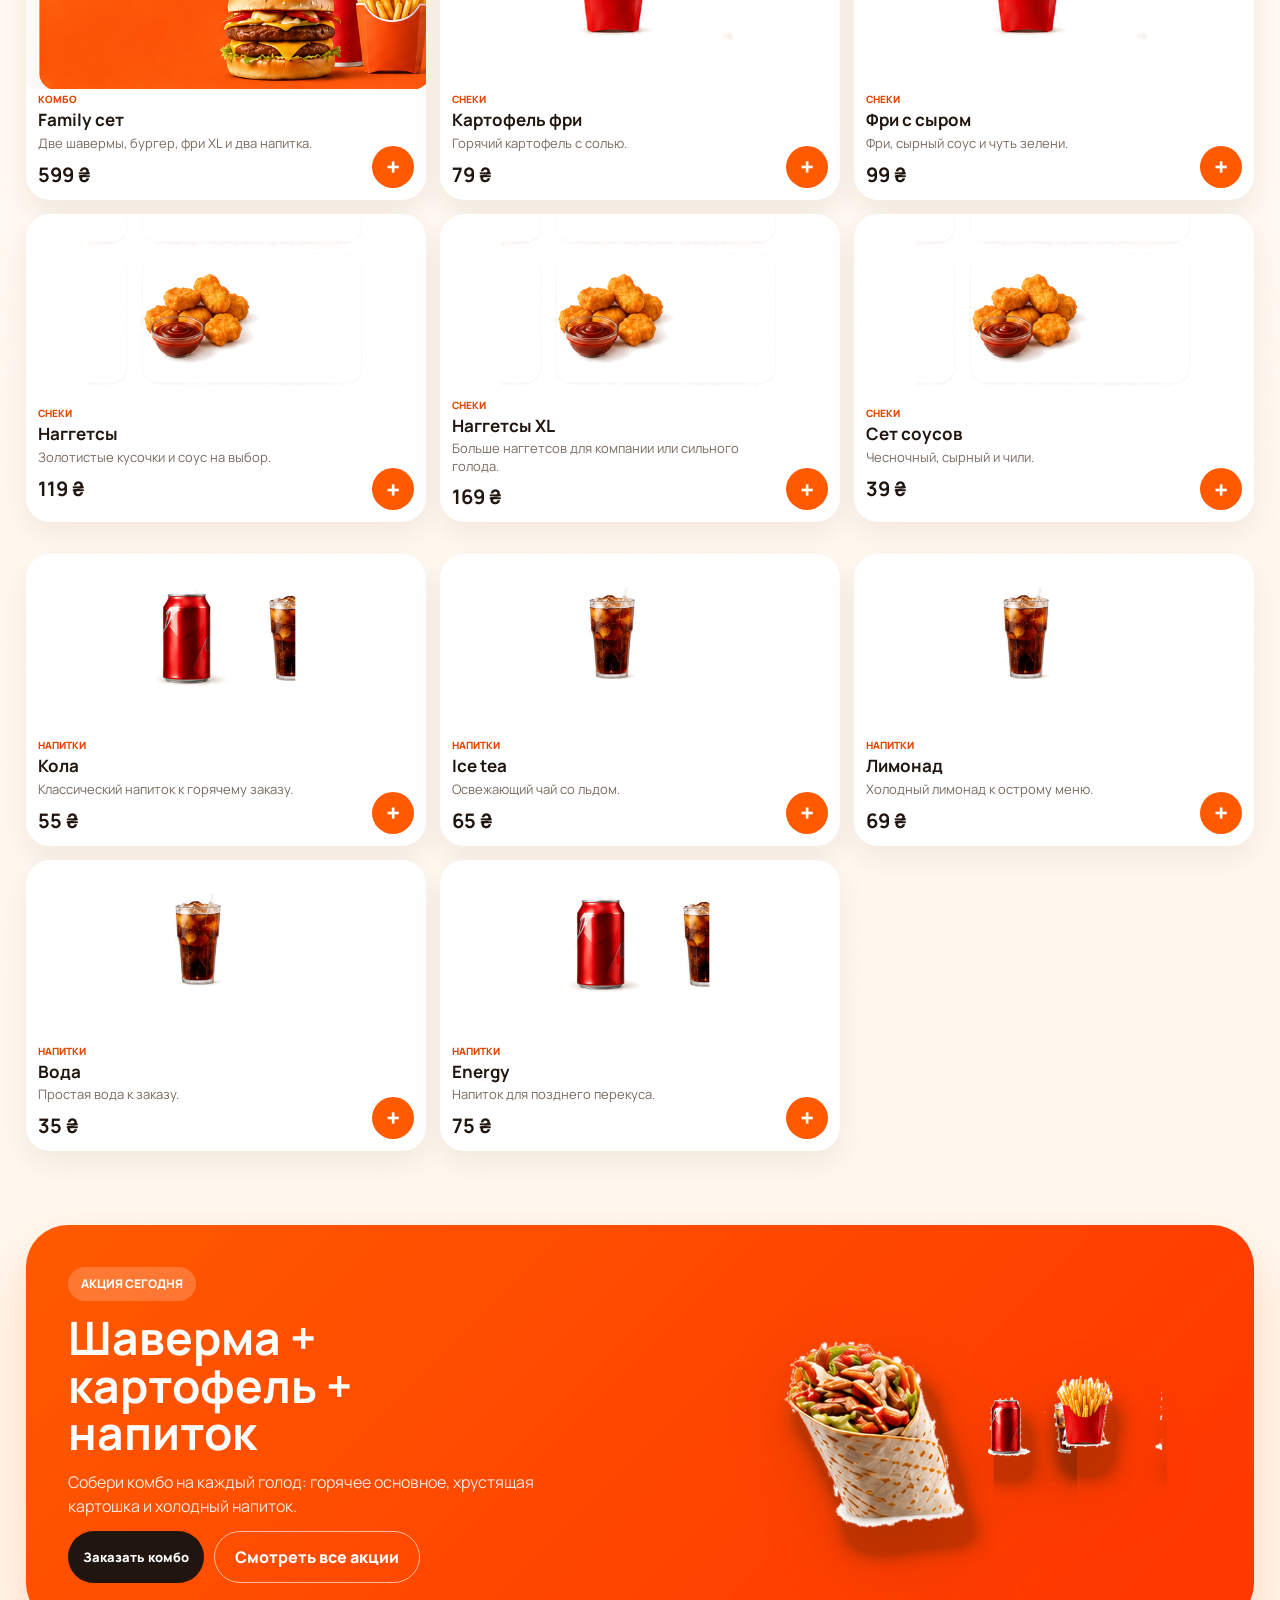
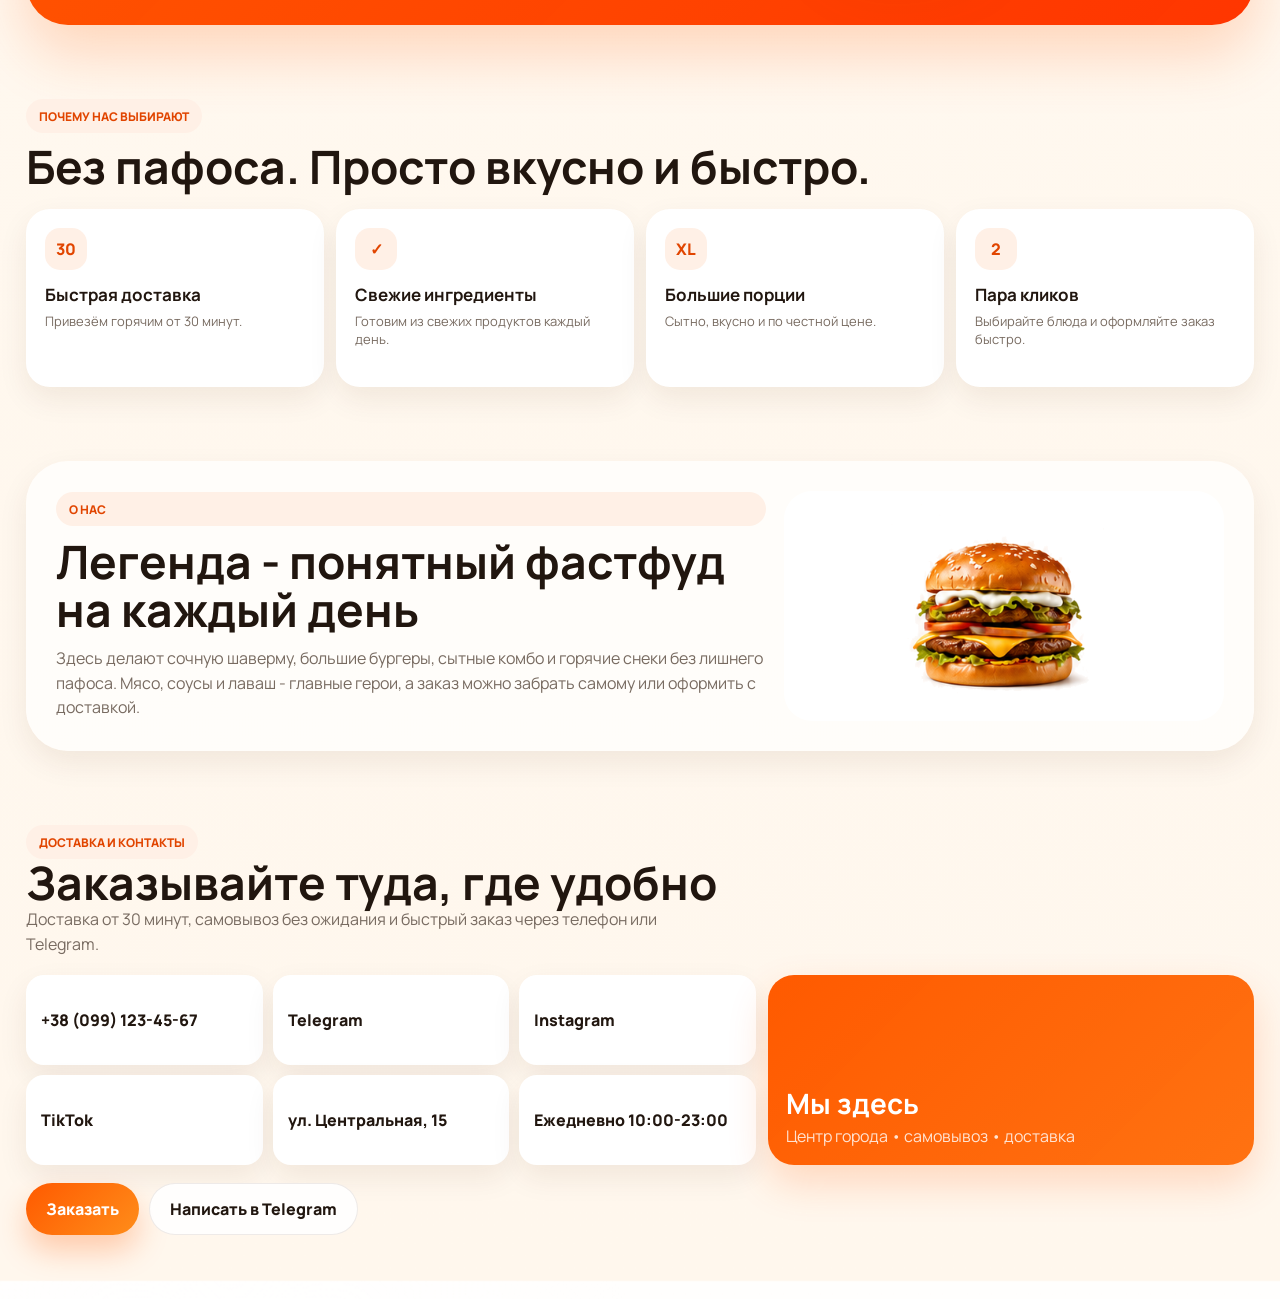
==== commit 5668b34a: "Fix mobile layout and cart drawer" ====
--- a/index.html
+++ b/index.html
@@ -34,10 +34,13 @@
       </nav>
 
       <div class="header-actions">
-        <a class="cart-chip" href="#order" aria-label="Открыть заказ">
+        <button class="cart-chip" type="button" data-cart-open aria-label="Открыть корзину">
+          <svg aria-hidden="true" viewBox="0 0 24 24" focusable="false">
+            <path d="M6.5 8.5h11l-1.1 8.2a2 2 0 0 1-2 1.8H9.6a2 2 0 0 1-2-1.8L6.5 8.5Z" />
+            <path d="M9 8.5a3 3 0 0 1 6 0" />
+          </svg>
           <span class="cart-chip__count" data-cart-count>0</span>
-          <span>Мой заказ</span>
-        </a>
+        </button>
         <button class="menu-toggle" type="button" aria-label="Открыть меню" aria-expanded="false">
           <span></span>
           <span></span>
@@ -143,18 +146,6 @@
           <div class="menu-list" data-menu-list aria-live="polite">
             <p class="menu-loading">Собираем меню...</p>
           </div>
-
-          <aside class="order-panel" id="order" aria-labelledby="order-title">
-            <p class="eyebrow">Корзина</p>
-            <h2 id="order-title">Ваш заказ</h2>
-            <p data-empty-cart>Добавьте пару позиций, и здесь появится сумма.</p>
-            <div class="order-panel__items" data-order-items></div>
-            <div class="order-panel__summary" hidden data-order-summary>
-              <strong><span data-cart-count-panel>0</span> <span data-cart-word-panel>товара</span></strong>
-              <span data-cart-total-panel>0 ₴</span>
-            </div>
-            <a class="button button--primary button--full" href="tel:+380991234567">Оформить</a>
-          </aside>
         </div>
       </section>
 
@@ -173,7 +164,7 @@
           </div>
         </div>
         <div class="promo__image" aria-hidden="true">
-          <img src="./assets/hero-combo.png" alt="" />
+          <img src="./assets/promo-shawarma-combo.png" alt="" />
         </div>
       </section>
 
@@ -251,12 +242,27 @@
       </section>
     </main>
 
-    <div class="sticky-cart" data-sticky-cart hidden>
-      <div>
-        <strong><span data-cart-count-sticky>0</span> <span data-cart-word-sticky>товара</span></strong>
-        <span data-cart-total-sticky>0 ₴</span>
+    <div class="cart-backdrop" data-cart-backdrop hidden></div>
+    <aside class="cart-drawer" data-cart-drawer aria-labelledby="cart-title" aria-hidden="true" inert>
+      <div class="cart-drawer__head">
+        <div>
+          <p class="eyebrow">Корзина</p>
+          <h2 id="cart-title">Ваш заказ</h2>
+        </div>
+        <button class="cart-drawer__close" type="button" data-cart-close aria-label="Закрыть корзину">
+          <span></span>
+          <span></span>
+        </button>
       </div>
-      <a href="tel:+380991234567">Оформить</a>
+
+      <p class="cart-drawer__empty" data-empty-cart>Добавьте позиции, и здесь появится сумма.</p>
+      <div class="order-panel__items" data-order-items></div>
+      <div class="order-panel__summary" hidden data-order-summary>
+        <strong><span data-cart-count-panel>0</span> <span data-cart-word-panel>товара</span></strong>
+        <span data-cart-total-panel>0 ₴</span>
+      </div>
+      <button class="button button--primary button--full" type="button" data-checkout>Оформить</button>
+      <p class="cart-drawer__note" data-checkout-note hidden>Заказ собран в корзине. Подключение оплаты или Telegram-формы можно добавить следующим шагом.</p>
     </div>
 
     <script src="./script.js"></script>
--- a/styles.css
+++ b/styles.css
@@ -1,3 +1,5 @@
+@import url("https://fonts.googleapis.com/css2?family=Manrope:wght@500;600;700;800;900&family=Russo+One&display=swap");
+
 :root {
   --bg: #fffaf3;
   --surface: #fffefd;
@@ -15,8 +17,13 @@
   --radius-lg: 26px;
   --radius-md: 20px;
   --max: 1240px;
+  --duration-fast: 150ms;
+  --duration-normal: 220ms;
+  --duration-sheet: 420ms;
+  --ease-out: cubic-bezier(0.23, 1, 0.32, 1);
+  --ease-sheet: cubic-bezier(0.32, 0.72, 0, 1);
   font-family:
-    Inter, ui-sans-serif, system-ui, -apple-system, BlinkMacSystemFont, "Segoe UI", Arial, sans-serif;
+    Manrope, ui-sans-serif, -apple-system, BlinkMacSystemFont, "Segoe UI", sans-serif;
 }
 
 * {
@@ -24,6 +31,7 @@
 }
 
 html {
+  overflow-x: clip;
   scroll-behavior: smooth;
 }
 
@@ -34,9 +42,11 @@
     radial-gradient(circle at 18% 2%, rgba(255, 255, 255, 0.95), transparent 26rem),
     linear-gradient(180deg, #fffefd 0%, var(--bg) 44%, #fff7ed 100%);
   color: var(--text);
-}
-
-body.nav-open {
+  overflow-x: clip;
+}
+
+body.nav-open,
+body.cart-open {
   overflow: hidden;
 }
 
@@ -65,14 +75,18 @@
   font: inherit;
 }
 
+:focus-visible {
+  outline: 0;
+  box-shadow: 0 0 0 3px rgba(255, 90, 0, 0.22), 0 0 0 6px rgba(255, 90, 0, 0.1);
+}
+
 .section-shell {
   width: min(var(--max), calc(100% - 32px));
   margin-inline: auto;
 }
 
 .site-header {
-  position: sticky;
-  top: 0;
+  position: relative;
   z-index: 50;
   display: grid;
   grid-template-columns: 1fr auto;
@@ -83,9 +97,8 @@
   padding: 10px 12px;
   border: 1px solid rgba(255, 255, 255, 0.78);
   border-radius: 24px;
-  background: rgba(255, 253, 248, 0.82);
-  box-shadow: 0 18px 45px rgba(81, 48, 24, 0.09);
-  backdrop-filter: blur(20px);
+  background: rgba(255, 253, 248, 0.95);
+  box-shadow: 0 14px 32px rgba(81, 48, 24, 0.08);
 }
 
 .brand {
@@ -139,28 +152,49 @@
 }
 
 .cart-chip {
+  position: relative;
   display: inline-flex;
   align-items: center;
-  min-height: 44px;
-  padding: 6px 12px 6px 6px;
-  gap: 7px;
+  justify-content: center;
+  width: 52px;
+  height: 52px;
+  padding: 0;
+  border: 0;
   border-radius: 999px;
   background: #fff;
   box-shadow: var(--shadow-soft);
   color: var(--text);
-  font-size: 13px;
-  font-weight: 800;
+  cursor: pointer;
+  transition:
+    transform var(--duration-fast) var(--ease-out),
+    background-color var(--duration-fast) var(--ease-out);
+}
+
+.cart-chip svg {
+  width: 25px;
+  height: 25px;
+  fill: none;
+  stroke: currentColor;
+  stroke-linecap: round;
+  stroke-linejoin: round;
+  stroke-width: 2.1;
 }
 
 .cart-chip__count {
   display: grid;
-  min-width: 32px;
-  height: 32px;
-  padding-inline: 8px;
+  position: absolute;
+  top: -4px;
+  right: -4px;
+  min-width: 24px;
+  height: 24px;
+  padding-inline: 6px;
   place-items: center;
   border-radius: 999px;
   background: var(--orange);
   color: #fff;
+  font-size: 12px;
+  font-weight: 900;
+  box-shadow: 0 0 0 4px #fff;
 }
 
 .menu-toggle {
@@ -241,8 +275,8 @@
   display: grid;
   align-items: center;
   align-content: start;
-  min-height: calc(100svh - 96px);
-  padding: 26px 0 46px;
+  min-height: auto;
+  padding: 26px 0 36px;
   gap: 24px;
 }
 
@@ -283,17 +317,19 @@
 }
 
 h1 {
-  max-width: 10.4em;
+  max-width: 9.6em;
   margin-bottom: 0;
-  font-size: clamp(43px, 12vw, 74px);
-  line-height: 0.92;
+  font-family: "Russo One", Manrope, sans-serif;
+  font-size: 42px;
+  font-weight: 400;
+  line-height: 0.98;
   letter-spacing: 0;
 }
 
 h2 {
   margin-bottom: 0;
-  font-size: clamp(29px, 8vw, 48px);
-  line-height: 1;
+  font-size: 30px;
+  line-height: 1.04;
   letter-spacing: 0;
 }
 
@@ -396,8 +432,8 @@
 
 .hero__visual {
   position: relative;
-  width: min(120%, 640px);
-  margin: -8px -18% 0 auto;
+  width: min(100%, 640px);
+  margin: 2px auto 0;
   isolation: isolate;
 }
 
@@ -458,17 +494,10 @@
 
 .category-strip {
   display: grid;
-  grid-auto-columns: minmax(132px, 45%);
-  grid-auto-flow: column;
+  grid-template-columns: repeat(2, minmax(0, 1fr));
   gap: 12px;
-  overflow-x: auto;
-  padding: 4px 2px 14px;
-  scroll-snap-type: x mandatory;
-  scrollbar-width: none;
-}
-
-.category-strip::-webkit-scrollbar {
-  display: none;
+  overflow: visible;
+  padding: 4px 0 0;
 }
 
 .category-card {
@@ -480,7 +509,10 @@
   border-radius: 24px;
   background: linear-gradient(180deg, #fff 0%, #fffcf9 100%);
   box-shadow: var(--shadow-soft);
-  scroll-snap-align: start;
+}
+
+.category-card:last-child {
+  grid-column: 1 / -1;
 }
 
 .category-card img {
@@ -504,9 +536,9 @@
   grid-template-columns: minmax(108px, 38%) 1fr;
   min-height: 190px;
   padding: 10px;
-  border: 1px solid rgba(255, 255, 255, 0.86);
+  border: 0;
   border-radius: 27px;
-  background: linear-gradient(180deg, #fff 0%, #fffcf8 100%);
+  background: #fff;
   box-shadow: var(--shadow-soft);
   overflow: hidden;
   transition:
@@ -528,7 +560,7 @@
   min-height: 165px;
   place-items: center;
   border-radius: 21px;
-  background: #fff;
+  background: transparent;
 }
 
 .product-card__image img {
@@ -600,27 +632,25 @@
 }
 
 .menu-tabs {
-  display: flex;
+  display: grid;
+  grid-template-columns: repeat(12, minmax(0, 1fr));
   gap: 8px;
-  overflow-x: auto;
-  padding-bottom: 2px;
-  scrollbar-width: none;
-}
-
-.menu-tabs::-webkit-scrollbar {
-  display: none;
+  overflow: visible;
+  padding-bottom: 0;
 }
 
 .menu-tabs button {
+  grid-column: span 3;
+  min-width: 0;
   min-height: 38px;
-  padding: 10px 13px;
+  padding: 10px 6px;
   border: 0;
   border-radius: 999px;
   background: #fff;
   box-shadow: 0 10px 22px rgba(80, 49, 27, 0.07);
   color: var(--text);
   cursor: pointer;
-  font-size: 13px;
+  font-size: 12px;
   font-weight: 900;
   white-space: nowrap;
   transition:
@@ -629,6 +659,10 @@
     transform 180ms ease;
 }
 
+.menu-tabs button:nth-child(n + 5) {
+  grid-column: span 4;
+}
+
 .menu-tabs button:hover,
 .menu-tabs button.is-active {
   background: var(--text);
@@ -653,7 +687,7 @@
   min-height: 126px;
   padding: 10px;
   gap: 10px;
-  border: 1px solid rgba(255, 255, 255, 0.86);
+  border: 0;
   border-radius: 24px;
   background: #fff;
   box-shadow: var(--shadow-soft);
@@ -676,8 +710,8 @@
   height: 94px;
   object-fit: contain;
   border-radius: 20px;
-  background: #fffaf4;
-  padding: 3px;
+  background: transparent;
+  padding: 0;
 }
 
 .menu-item h3 {
@@ -759,7 +793,7 @@
 .promo {
   position: relative;
   display: grid;
-  min-height: 440px;
+  min-height: 390px;
   padding: 24px;
   gap: 16px;
   border-radius: 34px;
@@ -772,23 +806,11 @@
 }
 
 .promo::after {
-  position: absolute;
-  right: -42px;
-  bottom: -88px;
-  width: 260px;
-  height: 260px;
-  border: 1px solid rgba(255, 255, 255, 0.18);
-  border-radius: 50%;
-  content: "";
+  display: none;
 }
 
 .promo::before {
-  position: absolute;
-  inset: 0;
-  background: linear-gradient(110deg, transparent 20%, rgba(255, 255, 255, 0.18) 45%, transparent 68%);
-  content: "";
-  pointer-events: none;
-  transform: translateX(-70%);
+  display: none;
 }
 
 .promo__content {
@@ -815,12 +837,11 @@
 
 .promo__image {
   align-self: end;
-  margin-right: -62px;
-  margin-bottom: -32px;
+  margin: 0;
 }
 
 .promo__image img {
-  width: min(620px, 125%);
+  width: min(100%, 520px);
   margin-left: auto;
   filter: drop-shadow(0 22px 32px rgba(111, 30, 0, 0.22));
 }
@@ -961,50 +982,139 @@
   color: rgba(255, 255, 255, 0.82);
 }
 
-.sticky-cart {
+.cart-backdrop {
   position: fixed;
-  right: 12px;
-  bottom: 12px;
-  left: 12px;
-  z-index: 70;
+  inset: 0;
+  z-index: 80;
+  background: rgba(31, 20, 13, 0.34);
+  opacity: 0;
+  transition: opacity var(--duration-normal) var(--ease-out);
+}
+
+.cart-backdrop[hidden] {
+  display: none;
+}
+
+.cart-backdrop.is-open {
+  opacity: 1;
+}
+
+.cart-drawer {
+  position: fixed;
+  top: 9px;
+  right: 9px;
+  z-index: 90;
+  display: flex;
+  flex-direction: column;
+  width: min(390px, calc(100vw - 18px));
+  max-width: calc(100vw - 18px);
+  height: calc(100svh - 18px);
+  padding: 18px;
+  gap: 14px;
+  border-radius: 26px;
+  background: #fff;
+  box-shadow: 0 28px 70px rgba(38, 22, 12, 0.24);
+  transform: translateX(calc(100% + 24px));
+  transition: transform var(--duration-sheet) var(--ease-sheet);
+}
+
+.cart-drawer.is-open {
+  transform: translateX(0);
+}
+
+.cart-drawer__head {
+  display: flex;
+  align-items: start;
+  justify-content: space-between;
+  gap: 16px;
+}
+
+.cart-drawer__head h2 {
+  font-size: 30px;
+}
+
+.cart-drawer__close {
+  position: relative;
+  display: grid;
+  flex: 0 0 auto;
+  width: 44px;
+  height: 44px;
+  place-items: center;
+  border: 0;
+  border-radius: 15px;
+  background: var(--text);
+  color: #fff;
+  cursor: pointer;
+}
+
+.cart-drawer__close span {
+  position: absolute;
+  width: 18px;
+  height: 2px;
+  border-radius: 999px;
+  background: currentColor;
+}
+
+.cart-drawer__close span:first-child {
+  transform: rotate(45deg);
+}
+
+.cart-drawer__close span:last-child {
+  transform: rotate(-45deg);
+}
+
+.cart-drawer__empty,
+.cart-drawer__note {
+  margin: 0;
+  color: var(--muted);
+  font-size: 14px;
+  line-height: 1.45;
+}
+
+.cart-drawer__note {
+  padding: 12px;
+  border-radius: 16px;
+  background: var(--orange-soft);
+  color: var(--orange-dark);
+  font-weight: 800;
+}
+
+.cart-drawer .order-panel__items {
+  align-content: start;
+  flex: 0 1 auto;
+  max-height: min(42svh, 420px);
+  overflow-y: auto;
+  padding-right: 2px;
+}
+
+.cart-drawer .order-panel__summary {
   display: flex;
   align-items: center;
   justify-content: space-between;
-  min-height: 66px;
-  padding: 10px 10px 10px 16px;
-  gap: 12px;
-  border: 1px solid rgba(255, 255, 255, 0.7);
-  border-radius: 24px;
-  background: rgba(32, 22, 15, 0.94);
-  box-shadow: 0 22px 50px rgba(28, 16, 10, 0.26);
-  color: #fff;
-  backdrop-filter: blur(18px);
-}
-
-.sticky-cart[hidden] {
+  margin-top: auto;
+  padding: 14px;
+  border-radius: 18px;
+  background: var(--orange-soft);
+}
+
+.cart-drawer .order-panel__summary[hidden],
+.cart-drawer__note[hidden] {
   display: none;
 }
 
-.sticky-cart div {
-  display: grid;
-  gap: 3px;
-}
-
-.sticky-cart span {
-  color: rgba(255, 255, 255, 0.72);
-  font-size: 13px;
-}
-
-.sticky-cart a {
-  display: inline-flex;
-  align-items: center;
-  justify-content: center;
-  min-height: 46px;
-  padding: 12px 18px;
+.fly-token {
+  position: fixed;
+  z-index: 120;
+  width: 14px;
+  height: 14px;
   border-radius: 999px;
   background: var(--orange);
-  color: #fff;
-  font-weight: 900;
+  box-shadow: 0 10px 22px rgba(255, 90, 0, 0.25);
+  pointer-events: none;
+}
+
+.cart-chip.is-bump .cart-chip__count {
+  animation: cart-bump 240ms var(--ease-out);
 }
 
 .menu-loading {
@@ -1016,40 +1126,12 @@
   font-weight: 850;
 }
 
-.motion-ready .hero__visual img {
-  animation: hero-breathe 7s ease-in-out infinite;
-}
-
 .motion-ready .heat-line--one {
   animation: heat-rise 5.8s ease-in-out infinite;
 }
 
 .motion-ready .heat-line--two {
   animation: heat-rise 6.8s ease-in-out 600ms infinite reverse;
-}
-
-.motion-ready .button--primary,
-.motion-ready .button--light {
-  position: relative;
-  overflow: hidden;
-}
-
-.motion-ready .button--primary::after,
-.motion-ready .button--light::after {
-  position: absolute;
-  inset: 0;
-  background: linear-gradient(110deg, transparent 25%, rgba(255, 255, 255, 0.32) 48%, transparent 72%);
-  content: "";
-  transform: translateX(-110%);
-}
-
-.motion-ready .button--primary:hover::after,
-.motion-ready .button--light:hover::after {
-  animation: cta-sheen 720ms ease;
-}
-
-.motion-ready .promo::before {
-  animation: promo-sheen 6s ease-in-out infinite;
 }
 
 .motion-ready [data-reveal],
@@ -1074,21 +1156,6 @@
   transform: translateY(0);
 }
 
-.motion-ready .sticky-cart.is-live {
-  animation: dock-in 260ms ease both;
-}
-
-@keyframes hero-breathe {
-  0%,
-  100% {
-    transform: translate3d(0, 0, 0) scale(1);
-  }
-
-  50% {
-    transform: translate3d(0, -8px, 0) scale(1.012);
-  }
-}
-
 @keyframes heat-rise {
   0%,
   100% {
@@ -1102,33 +1169,17 @@
   }
 }
 
-@keyframes cta-sheen {
+@keyframes cart-bump {
+  from {
+    transform: scale(0.9);
+  }
+
+  55% {
+    transform: scale(1.12);
+  }
+
   to {
-    transform: translateX(110%);
-  }
-}
-
-@keyframes promo-sheen {
-  0%,
-  42% {
-    transform: translateX(-70%);
-  }
-
-  70%,
-  100% {
-    transform: translateX(80%);
-  }
-}
-
-@keyframes dock-in {
-  from {
-    opacity: 0;
-    transform: translateY(14px) scale(0.98);
-  }
-
-  to {
-    opacity: 1;
-    transform: translateY(0) scale(1);
+    transform: scale(1);
   }
 }
 
@@ -1152,12 +1203,8 @@
     max-width: 126px;
   }
 
-  .cart-chip span:last-child {
-    display: none;
-  }
-
   h1 {
-    font-size: clamp(39px, 12.3vw, 48px);
+    font-size: 36px;
   }
 
   .product-card {
@@ -1213,12 +1260,20 @@
     flex: 0 0 auto;
   }
 
+  h2 {
+    font-size: 40px;
+  }
+
   .section-heading--row {
     display: flex;
   }
 
   .category-strip {
-    grid-auto-columns: minmax(154px, 1fr);
+    grid-template-columns: repeat(5, minmax(0, 1fr));
+  }
+
+  .category-card:last-child {
+    grid-column: auto;
   }
 
   .product-grid--hits {
@@ -1266,7 +1321,7 @@
   }
 
   .promo__image {
-    margin: 0 -72px -22px 0;
+    margin: 0;
   }
 
   .benefit-grid {
@@ -1306,7 +1361,7 @@
 
   h1 {
     max-width: 9.6em;
-    font-size: 68px;
+    font-size: 58px;
   }
 }
 
@@ -1342,6 +1397,25 @@
     color: var(--orange-dark);
   }
 
+  .menu-section .section-heading--row {
+    display: grid;
+    grid-template-columns: 1fr;
+    justify-content: stretch;
+  }
+
+  .menu-tabs {
+    display: flex;
+    flex-wrap: wrap;
+    justify-content: flex-start;
+    max-width: none;
+  }
+
+  .menu-tabs button,
+  .menu-tabs button:nth-child(n + 5) {
+    grid-column: auto;
+    padding-inline: 13px;
+  }
+
   .menu-toggle,
   .mobile-nav {
     display: none;
@@ -1357,8 +1431,12 @@
     padding-top: 18px;
   }
 
+  h1 {
+    font-size: 68px;
+  }
+
   .hero__visual {
-    width: min(790px, 55vw);
+    width: min(780px, 54vw);
     margin-right: 0;
   }
 
@@ -1399,7 +1477,7 @@
   }
 
   .menu-layout {
-    grid-template-columns: minmax(0, 1fr) 320px;
+    grid-template-columns: minmax(0, 1fr);
     align-items: start;
   }
 
@@ -1409,38 +1487,6 @@
   }
 
   .order-panel {
-    position: sticky;
-    top: 104px;
-    display: grid;
-    min-height: 270px;
-    padding: 22px;
-    gap: 14px;
-    border: 1px solid rgba(255, 255, 255, 0.88);
-    border-radius: 28px;
-    background: #fff;
-    box-shadow: var(--shadow);
-  }
-
-  .order-panel h2 {
-    font-size: 31px;
-  }
-
-  .order-panel p {
-    margin-bottom: 0;
-    color: var(--muted);
-    line-height: 1.45;
-  }
-
-  .order-panel__summary {
-    display: flex;
-    align-items: center;
-    justify-content: space-between;
-    padding: 14px;
-    border-radius: 18px;
-    background: var(--orange-soft);
-  }
-
-  .order-panel__summary[hidden] {
     display: none;
   }
 
@@ -1451,7 +1497,7 @@
   }
 
   .promo__image {
-    margin-right: -92px;
+    margin: 0;
   }
 
   .benefit {
@@ -1466,9 +1512,6 @@
     padding-bottom: 64px;
   }
 
-  .sticky-cart {
-    display: none;
-  }
 }
 
 @media (min-width: 1180px) {
@@ -1476,12 +1519,16 @@
     font-size: 76px;
   }
 
+  h2 {
+    font-size: 46px;
+  }
+
   .hero {
     min-height: 760px;
   }
 
   .hero__visual {
-    width: min(820px, 57vw);
+    width: min(800px, 55vw);
     margin-right: 0;
   }
 
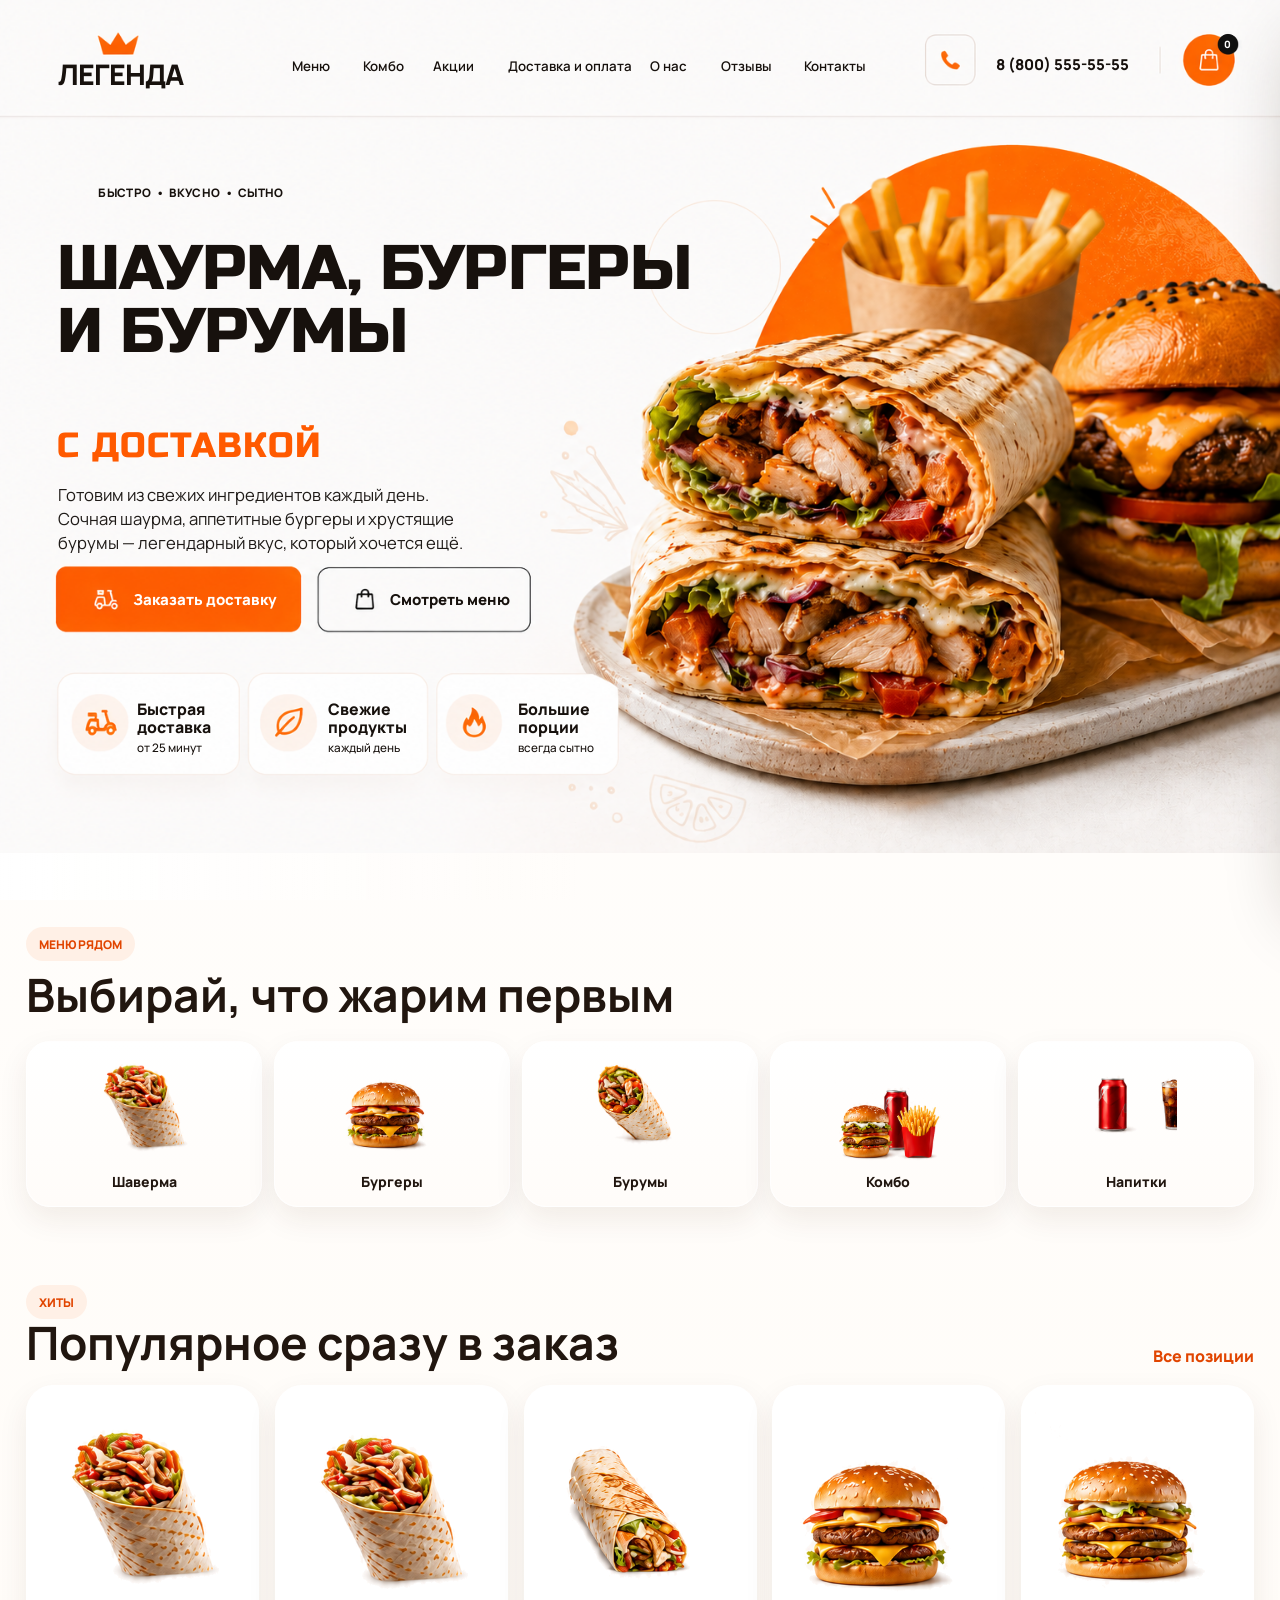
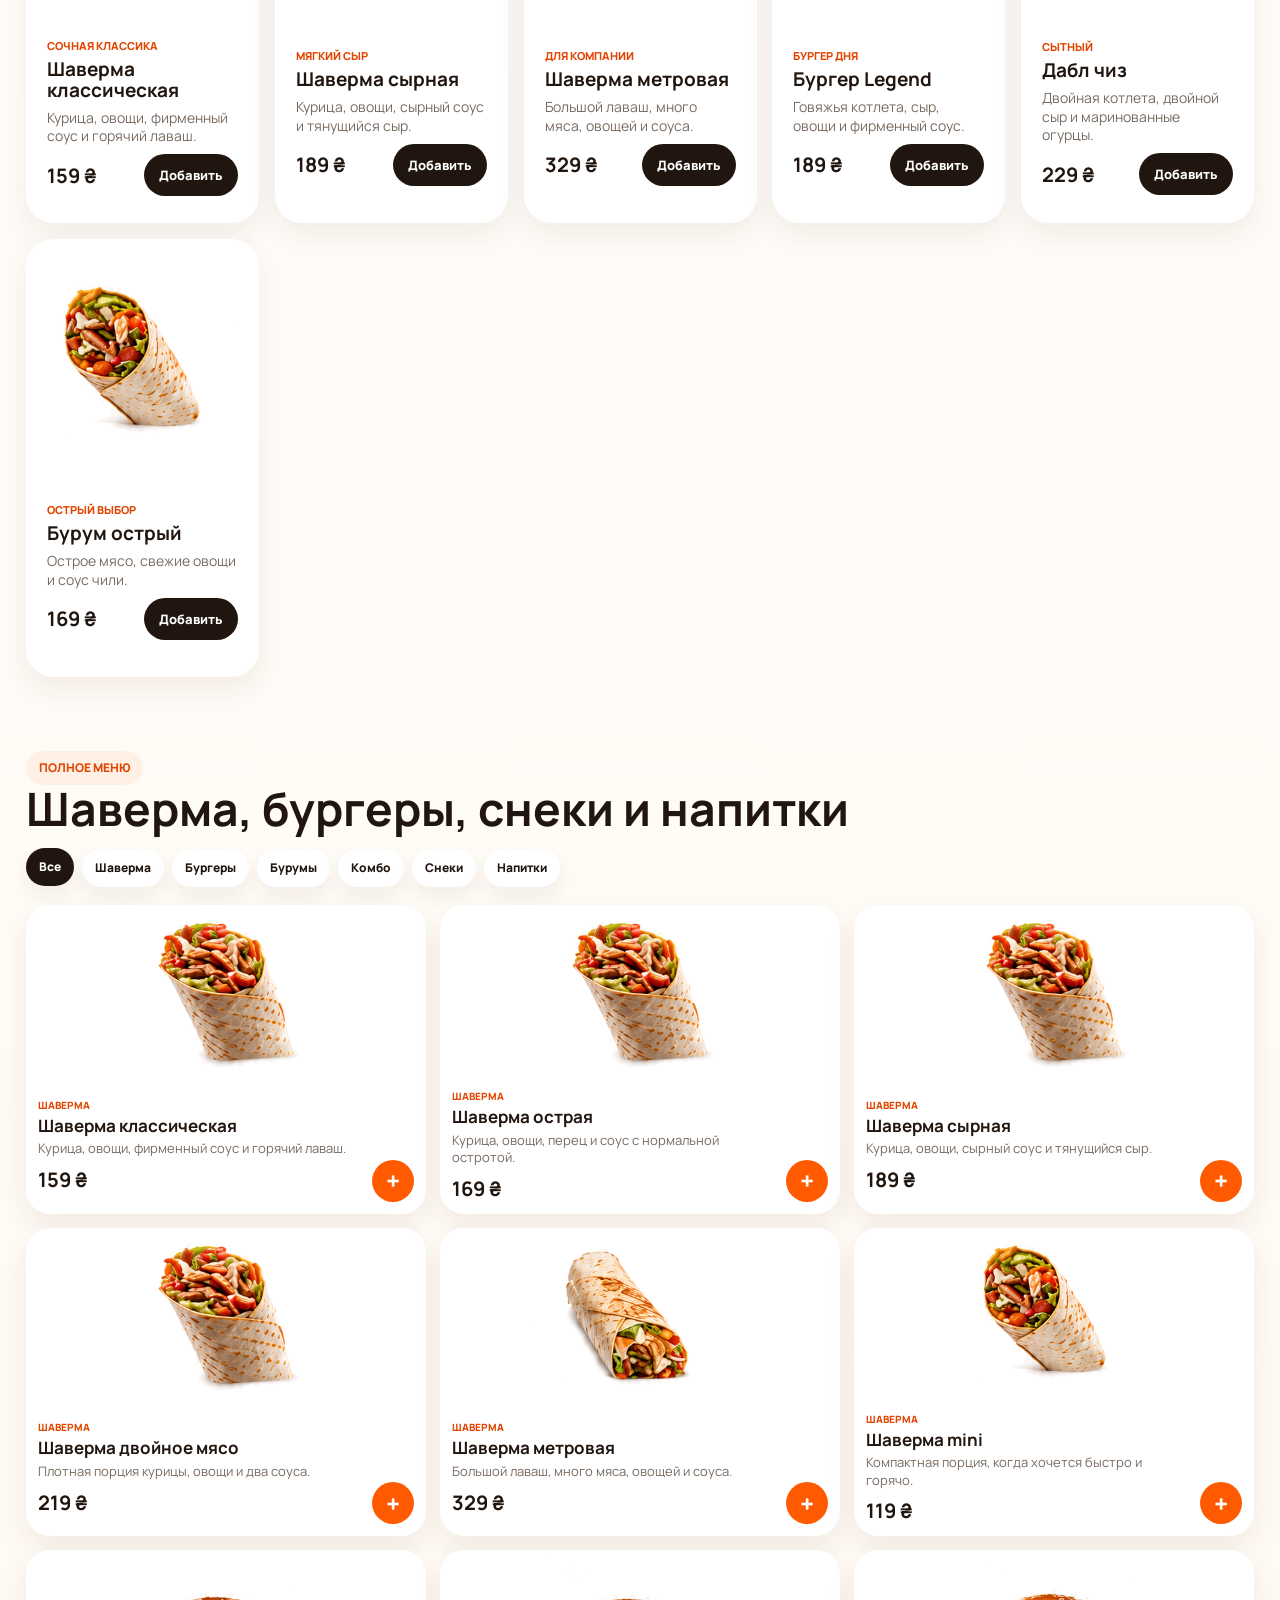
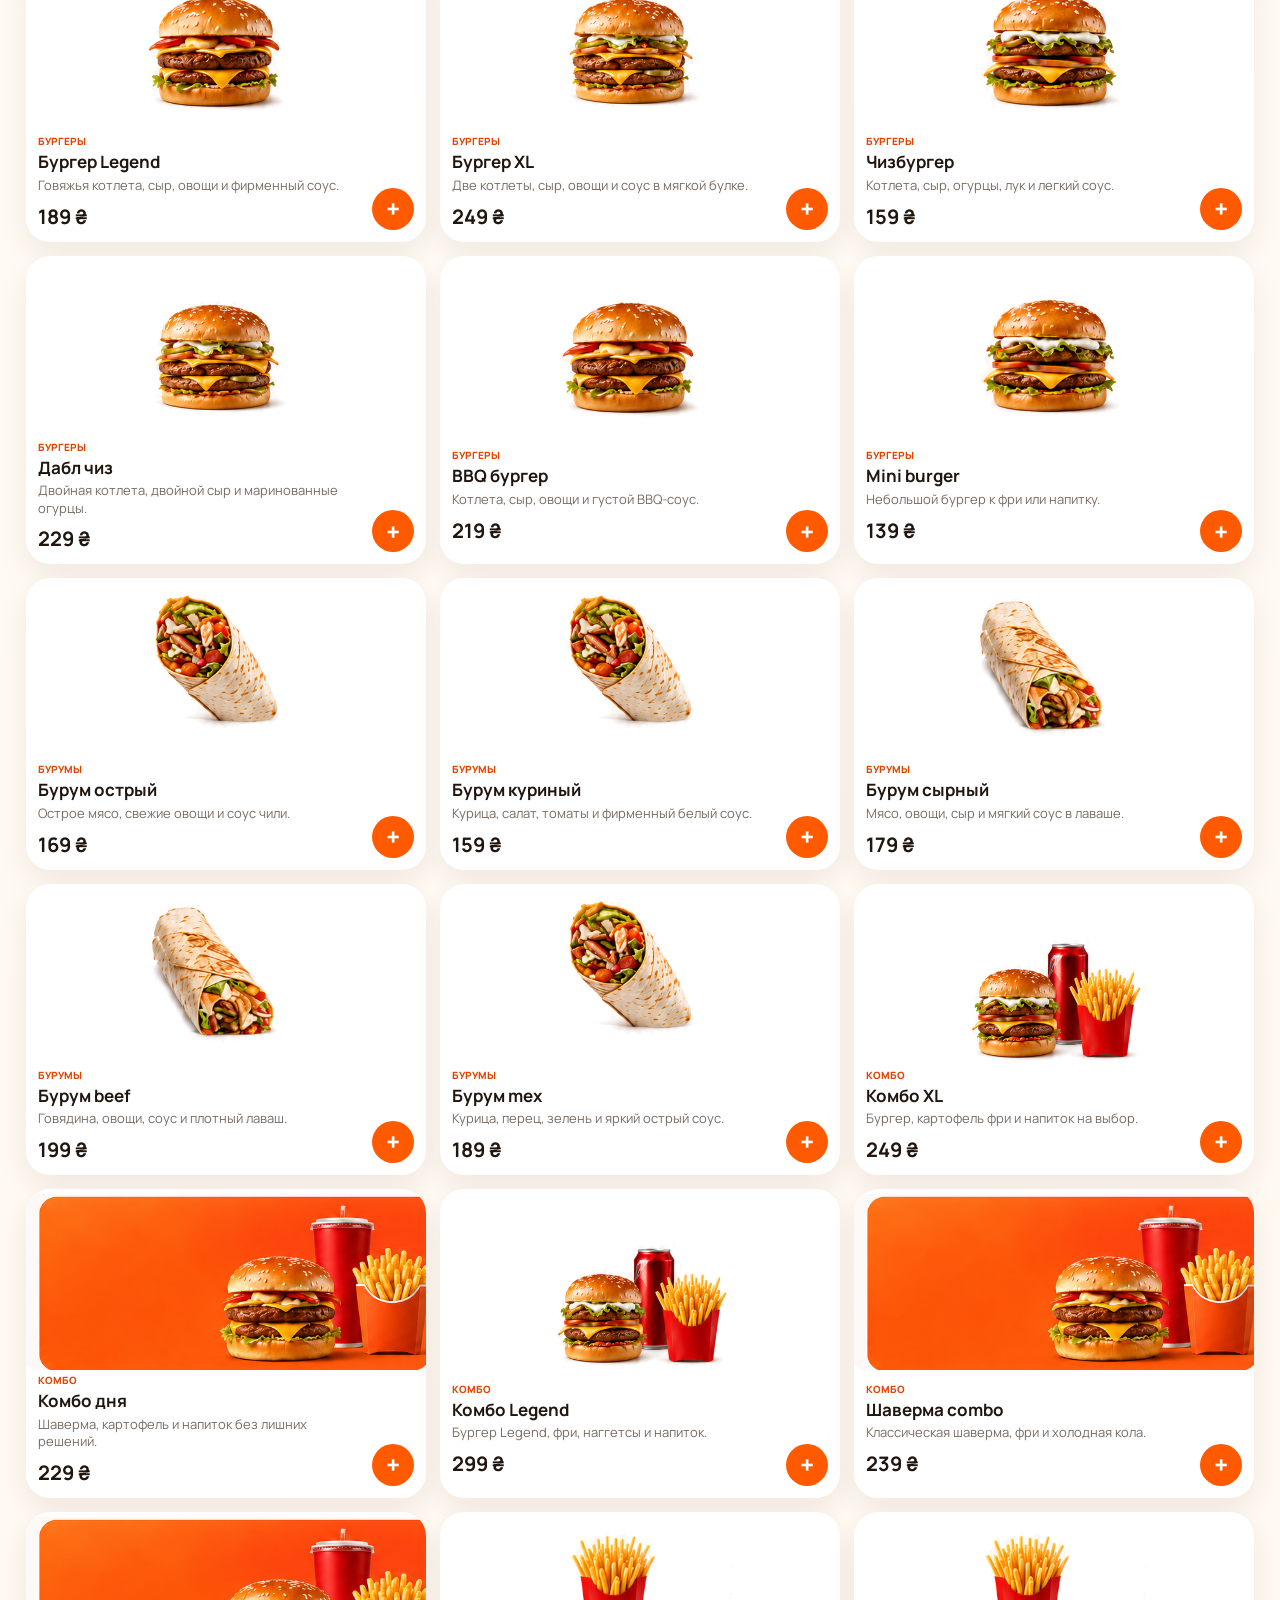
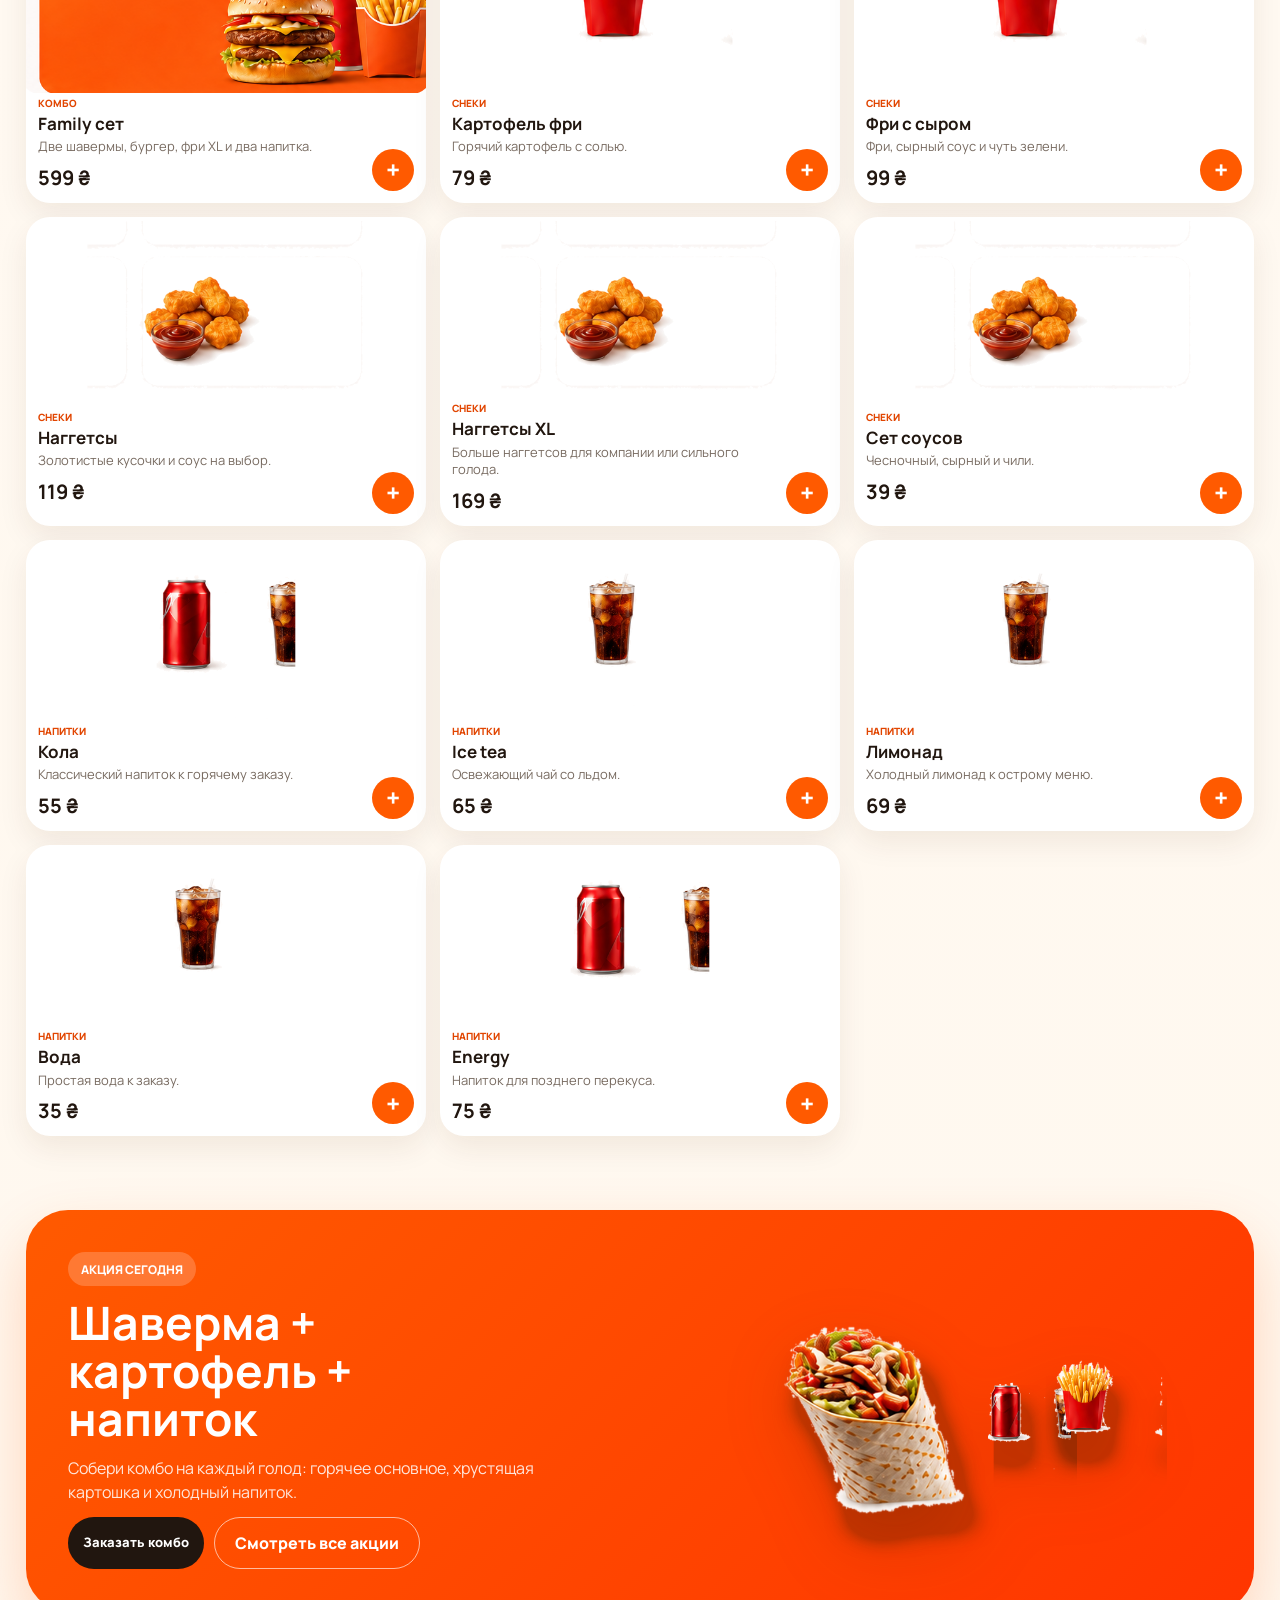
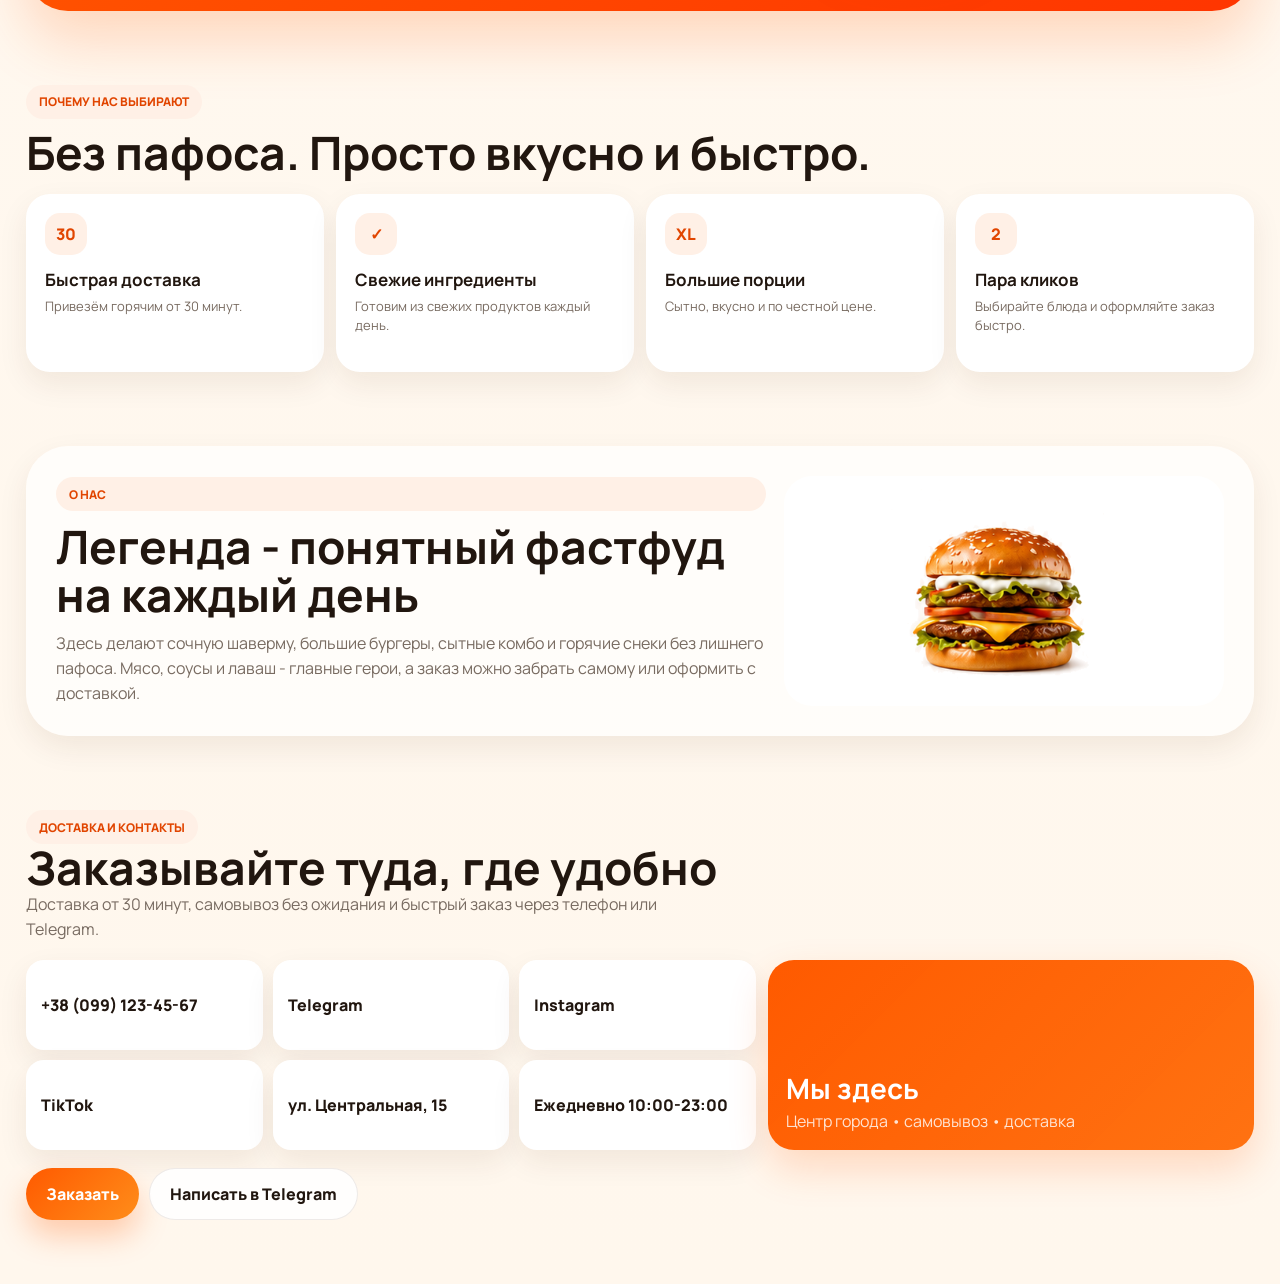
==== commit 8852bad9: "Replace hero with pixel match artboard" ====
--- a/index.html
+++ b/index.html
@@ -15,70 +15,73 @@
     <link rel="stylesheet" href="./styles.css" />
   </head>
   <body>
-    <header class="site-header">
-      <a class="brand" href="#top" aria-label="Легенда, на главную">
-        <span class="brand__mark">Л</span>
-        <span>
-          <strong>Легенда</strong>
-          <small>шаверма • бургеры • комбо</small>
-        </span>
-      </a>
-
-      <nav class="desktop-nav" aria-label="Основная навигация">
-        <a href="#top">Главная</a>
-        <a href="#menu">Меню</a>
-        <a href="#combo">Комбо</a>
-        <a href="#about">О нас</a>
-        <a href="#delivery">Доставка</a>
-        <a href="#contacts">Контакты</a>
-      </nav>
-
-      <div class="header-actions">
-        <button class="cart-chip" type="button" data-cart-open aria-label="Открыть корзину">
-          <svg aria-hidden="true" viewBox="0 0 24 24" focusable="false">
-            <path d="M6.5 8.5h11l-1.1 8.2a2 2 0 0 1-2 1.8H9.6a2 2 0 0 1-2-1.8L6.5 8.5Z" />
-            <path d="M9 8.5a3 3 0 0 1 6 0" />
-          </svg>
-          <span class="cart-chip__count" data-cart-count>0</span>
-        </button>
-        <button class="menu-toggle" type="button" aria-label="Открыть меню" aria-expanded="false">
-          <span></span>
-          <span></span>
-        </button>
-      </div>
-
-      <nav class="mobile-nav" aria-label="Мобильная навигация" data-mobile-nav>
-        <a href="#top">Главная</a>
-        <a href="#menu">Меню</a>
-        <a href="#combo">Комбо</a>
-        <a href="#delivery">Доставка</a>
-        <a href="#contacts">Контакты</a>
-      </nav>
-    </header>
-
     <main id="top">
-      <section class="hero section-shell" aria-labelledby="hero-title">
-        <div class="hero__content">
-          <p class="eyebrow">Горячо. Сочно. По легенде.</p>
-          <h1 id="hero-title">Шаверма, бургеры и бурумы без лишних слов.</h1>
-          <p class="hero__lead">
-            Быстрая доставка, сочное мясо и свежие ингредиенты. Еда, к которой хочется вернуться.
-          </p>
-          <div class="hero__actions">
-            <a class="button button--primary" href="#menu">Заказать сейчас</a>
-            <a class="button button--ghost" href="#hits">Смотреть меню</a>
-          </div>
-          <ul class="hero__facts" aria-label="Преимущества">
-            <li>Доставка от 30 мин</li>
-            <li>Свежие продукты</li>
-            <li>Большие порции</li>
-          </ul>
-        </div>
-
-        <div class="hero__visual" aria-hidden="true">
-          <span class="heat-line heat-line--one"></span>
-          <span class="heat-line heat-line--two"></span>
-          <img src="./assets/hero-shawarma.png" alt="" />
+      <section class="pixel-hero" aria-labelledby="hero-title">
+        <div class="pixel-hero__artboard pixel-hero__artboard--desktop" data-pixel-artboard="desktop">
+          <img class="pixel-hero__bg" src="./assets/pixel-match/hero-desktop-bg.png" alt="" />
+          <div class="pixel-hero__layer">
+            <a class="pm-text pm-logo pm-logo--desktop" href="#top" aria-label="Легенда, на главную">ЛЕГЕНДА</a>
+
+            <nav class="pm-nav" aria-label="Основная навигация">
+              <a class="pm-text" style="--x: 350; --y: 72; --fs: 16;" href="#menu">Меню</a>
+              <a class="pm-text" style="--x: 435; --y: 72; --fs: 16;" href="#combo">Комбо</a>
+              <a class="pm-text" style="--x: 520; --y: 72; --fs: 16;" href="#hits">Акции</a>
+              <a class="pm-text" style="--x: 610; --y: 72; --fs: 16;" href="#delivery">Доставка и оплата</a>
+              <a class="pm-text" style="--x: 780; --y: 72; --fs: 16;" href="#about">О нас</a>
+              <a class="pm-text" style="--x: 865; --y: 72; --fs: 16;" href="#benefits">Отзывы</a>
+              <a class="pm-text" style="--x: 965; --y: 72; --fs: 16;" href="#contacts">Контакты</a>
+            </nav>
+
+            <a class="pm-text pm-phone" style="--x: 1195; --y: 69; --fs: 18;" href="tel:88005555555">8 (800) 555-55-55</a>
+            <p class="pm-text pm-badge" style="--x: 118; --y: 225; --fs: 14;">БЫСТРО&nbsp;&nbsp;•&nbsp;&nbsp;ВКУСНО&nbsp;&nbsp;•&nbsp;&nbsp;СЫТНО</p>
+            <h1 class="pm-text pm-title" id="hero-title" style="--x: 68; --y: 286; --w: 720; --fs: 76;">ШАУРМА, БУРГЕРЫ<br />И БУРУМЫ</h1>
+            <p class="pm-text pm-title-accent" style="--x: 68; --y: 515; --fs: 42;">С ДОСТАВКОЙ</p>
+            <p class="pm-text pm-lead" style="--x: 70; --y: 580; --w: 510; --fs: 20;">
+              Готовим из свежих ингредиентов каждый день. Сочная шаурма, аппетитные бургеры и хрустящие бурумы — легендарный вкус, который хочется ещё.
+            </p>
+            <a class="pm-text pm-button-label pm-button-label--primary" style="--x: 160; --y: 711; --fs: 18;" href="#menu">Заказать доставку</a>
+            <a class="pm-text pm-button-label pm-button-label--secondary" style="--x: 468; --y: 711; --fs: 18;" href="#menu">Смотреть меню</a>
+            <p class="pm-text pm-benefit-title" style="--x: 164; --y: 840; --fs: 19;">Быстрая<br />доставка</p>
+            <p class="pm-text pm-benefit-sub" style="--x: 164; --y: 890; --fs: 14;">от 25 минут</p>
+            <p class="pm-text pm-benefit-title" style="--x: 393; --y: 840; --fs: 19;">Свежие<br />продукты</p>
+            <p class="pm-text pm-benefit-sub" style="--x: 393; --y: 890; --fs: 14;">каждый день</p>
+            <p class="pm-text pm-benefit-title" style="--x: 622; --y: 840; --fs: 19;">Большие<br />порции</p>
+            <p class="pm-text pm-benefit-sub" style="--x: 622; --y: 890; --fs: 14;">всегда сытно</p>
+
+            <a class="pm-hit pm-hit--desktop-phone" href="tel:88005555555" aria-label="Позвонить"></a>
+            <button class="pm-hit pm-hit--desktop-cart" type="button" data-cart-open aria-label="Открыть корзину"></button>
+            <span class="pm-cart-count pm-cart-count--desktop" data-cart-count>0</span>
+            <a class="pm-hit pm-hit--desktop-primary" href="#menu" aria-label="Заказать доставку"></a>
+            <a class="pm-hit pm-hit--desktop-secondary" href="#menu" aria-label="Смотреть меню"></a>
+          </div>
+        </div>
+
+        <div class="pixel-hero__artboard pixel-hero__artboard--mobile" data-pixel-artboard="mobile">
+          <img class="pixel-hero__bg" src="./assets/pixel-match/hero-mobile-bg.png" alt="" />
+          <div class="pixel-hero__layer">
+            <a class="pm-text pm-logo pm-logo--mobile" href="#top" aria-label="Легенда, на главную">Легенда</a>
+            <p class="pm-text pm-badge pm-badge--mobile" style="--x: 122; --y: 238; --fs: 22;">БЫСТРО&nbsp;&nbsp;&nbsp;&nbsp;&nbsp;ВКУСНО&nbsp;&nbsp;&nbsp;&nbsp;&nbsp;СЫТНО</p>
+            <h2 class="pm-text pm-title pm-title--mobile" style="--x: 43; --y: 305; --w: 560; --fs: 71;">ШАУРМА,<br />БУРГЕРЫ<br />И БУРУМЫ</h2>
+            <p class="pm-text pm-title-accent pm-title-accent--mobile" style="--x: 43; --y: 638; --fs: 48;">С ДОСТАВКОЙ</p>
+            <p class="pm-text pm-lead pm-lead--mobile" style="--x: 43; --y: 718; --w: 430; --fs: 26;">
+              Готовим из свежих ингредиентов каждый день. Сочная шаурма, аппетитные бургеры и хрустящие бурумы — легендарный вкус, который хочется ещё.
+            </p>
+            <a class="pm-text pm-button-label pm-button-label--primary pm-button-label--mobile-primary" style="--x: 146; --y: 944; --fs: 26;" href="#menu">Заказать доставку</a>
+            <a class="pm-text pm-button-label pm-button-label--secondary pm-button-label--mobile-secondary" style="--x: 148; --y: 1050; --fs: 25;" href="#menu">Смотреть меню</a>
+            <p class="pm-text pm-benefit-title pm-benefit-title--mobile" style="--x: 164; --y: 1515; --fs: 25;">Быстрая<br />доставка</p>
+            <p class="pm-text pm-benefit-sub pm-benefit-sub--mobile" style="--x: 164; --y: 1568; --fs: 20;">от 25 минут</p>
+            <p class="pm-text pm-benefit-title pm-benefit-title--mobile" style="--x: 442; --y: 1515; --fs: 25;">Свежие<br />продукты</p>
+            <p class="pm-text pm-benefit-sub pm-benefit-sub--mobile" style="--x: 442; --y: 1568; --fs: 20;">каждый день</p>
+            <p class="pm-text pm-benefit-title pm-benefit-title--mobile" style="--x: 722; --y: 1515; --fs: 25;">Большие<br />порции</p>
+            <p class="pm-text pm-benefit-sub pm-benefit-sub--mobile" style="--x: 722; --y: 1568; --fs: 20;">всегда сытно</p>
+
+            <a class="pm-hit pm-hit--mobile-phone" href="tel:88005555555" aria-label="Позвонить"></a>
+            <button class="pm-hit pm-hit--mobile-cart" type="button" data-cart-open aria-label="Открыть корзину"></button>
+            <span class="pm-cart-count pm-cart-count--mobile" data-cart-count>0</span>
+            <a class="pm-hit pm-hit--mobile-menu" href="#menu" aria-label="Открыть меню"></a>
+            <a class="pm-hit pm-hit--mobile-primary" href="#menu" aria-label="Заказать доставку"></a>
+            <a class="pm-hit pm-hit--mobile-secondary" href="#menu" aria-label="Смотреть меню"></a>
+          </div>
         </div>
       </section>
 
@@ -168,7 +171,7 @@
         </div>
       </section>
 
-      <section class="section-shell benefits" aria-labelledby="benefits-title">
+      <section class="section-shell benefits" id="benefits" aria-labelledby="benefits-title">
         <div class="section-heading">
           <p class="eyebrow">Почему нас выбирают</p>
           <h2 id="benefits-title">Без пафоса. Просто вкусно и быстро.</h2>
--- a/styles.css
+++ b/styles.css
@@ -85,6 +85,256 @@
   margin-inline: auto;
 }
 
+.pixel-hero {
+  position: relative;
+  width: 100%;
+  background: #fffefd;
+  overflow: hidden;
+}
+
+.pixel-hero__artboard {
+  --aw: 1536;
+  --ah: 1024;
+  position: relative;
+  width: min(100vw, 1920px);
+  margin-inline: auto;
+  aspect-ratio: var(--aw) / var(--ah);
+  container-type: inline-size;
+}
+
+.pixel-hero__artboard--mobile {
+  --aw: 941;
+  --ah: 1672;
+  display: none;
+  width: min(100vw, 941px);
+}
+
+.pixel-hero__bg,
+.pixel-hero__layer {
+  position: absolute;
+  inset: 0;
+  width: 100%;
+  height: 100%;
+}
+
+.pixel-hero__bg {
+  max-width: none;
+}
+
+.pixel-hero__layer {
+  z-index: 1;
+}
+
+.pm-text {
+  position: absolute;
+  left: calc(var(--x) / var(--aw) * 100%);
+  top: calc(var(--y) / var(--ah) * 100%);
+  width: calc(var(--w, auto) / var(--aw) * 100%);
+  margin: 0;
+  color: #17110d;
+  font-family: Manrope, Inter, Arial, sans-serif;
+  font-size: calc(var(--fs) / var(--aw) * 100cqw);
+  font-weight: 500;
+  letter-spacing: 0;
+  line-height: 1;
+  text-decoration: none;
+}
+
+.pm-logo {
+  font-family: Manrope, Inter, Arial, sans-serif;
+  font-weight: 900;
+  letter-spacing: -0.04em;
+  white-space: nowrap;
+}
+
+.pm-logo--desktop {
+  --x: 70;
+  --y: 72;
+  --fs: 34;
+}
+
+.pm-logo--mobile {
+  --x: 52;
+  --y: 73;
+  --fs: 42;
+  letter-spacing: -0.055em;
+}
+
+.pm-nav .pm-text,
+.pm-phone {
+  font-weight: 600;
+  white-space: nowrap;
+}
+
+.pm-phone {
+  font-weight: 800;
+}
+
+.pm-badge {
+  font-weight: 900;
+  letter-spacing: 0.03em;
+  white-space: nowrap;
+}
+
+.pm-title {
+  font-family: Impact, "Arial Black", "Russo One", Manrope, sans-serif;
+  font-weight: 400;
+  letter-spacing: -0.01em;
+  line-height: 0.99;
+  text-transform: uppercase;
+  white-space: nowrap;
+}
+
+.pm-title-accent {
+  color: var(--orange);
+  font-family: Impact, "Arial Black", "Russo One", Manrope, sans-serif;
+  font-weight: 400;
+  letter-spacing: 0.03em;
+  text-transform: uppercase;
+  white-space: nowrap;
+}
+
+.pm-lead {
+  color: #1f1b18;
+  font-weight: 400;
+  line-height: 1.42;
+}
+
+.pm-button-label {
+  z-index: 3;
+  font-weight: 900;
+  pointer-events: none;
+  white-space: nowrap;
+}
+
+.pm-button-label--primary {
+  color: #fff;
+}
+
+.pm-button-label--secondary {
+  color: #17110d;
+}
+
+.pm-benefit-title {
+  font-weight: 900;
+  line-height: 1.16;
+}
+
+.pm-benefit-sub {
+  font-weight: 500;
+}
+
+.pm-hit {
+  position: absolute;
+  z-index: 4;
+  display: block;
+  padding: 0;
+  border: 0;
+  background: transparent;
+  cursor: pointer;
+}
+
+.pm-hit--desktop-phone {
+  left: calc(1111 / 1536 * 100%);
+  top: calc(40 / 1024 * 100%);
+  width: calc(60 / 1536 * 100%);
+  height: calc(62 / 1024 * 100%);
+}
+
+.pm-hit--desktop-cart {
+  left: calc(1420 / 1536 * 100%);
+  top: calc(41 / 1024 * 100%);
+  width: calc(62 / 1536 * 100%);
+  height: calc(62 / 1024 * 100%);
+  border-radius: 999px;
+}
+
+.pm-hit--desktop-primary {
+  left: calc(70 / 1536 * 100%);
+  top: calc(682 / 1024 * 100%);
+  width: calc(292 / 1536 * 100%);
+  height: calc(78 / 1024 * 100%);
+  border-radius: 10px;
+}
+
+.pm-hit--desktop-secondary {
+  left: calc(382 / 1536 * 100%);
+  top: calc(682 / 1024 * 100%);
+  width: calc(256 / 1536 * 100%);
+  height: calc(78 / 1024 * 100%);
+  border-radius: 10px;
+}
+
+.pm-cart-count {
+  position: absolute;
+  z-index: 5;
+  display: grid;
+  place-items: center;
+  border-radius: 999px;
+  background: #101010;
+  color: #fff;
+  font-family: Manrope, Inter, Arial, sans-serif;
+  font-weight: 900;
+  line-height: 1;
+  pointer-events: none;
+}
+
+.pm-cart-count--desktop {
+  left: calc(1461 / 1536 * 100%);
+  top: calc(41 / 1024 * 100%);
+  width: calc(24 / 1536 * 100%);
+  height: calc(24 / 1024 * 100%);
+  font-size: calc(12 / 1536 * 100cqw);
+}
+
+.pm-cart-count--mobile {
+  left: calc(720 / 941 * 100%);
+  top: calc(47 / 1672 * 100%);
+  width: calc(32 / 941 * 100%);
+  height: calc(32 / 1672 * 100%);
+  font-size: calc(18 / 941 * 100cqw);
+}
+
+.pm-hit--mobile-phone {
+  left: calc(560 / 941 * 100%);
+  top: calc(41 / 1672 * 100%);
+  width: calc(92 / 941 * 100%);
+  height: calc(92 / 1672 * 100%);
+  border-radius: 22px;
+}
+
+.pm-hit--mobile-cart {
+  left: calc(678 / 941 * 100%);
+  top: calc(41 / 1672 * 100%);
+  width: calc(92 / 941 * 100%);
+  height: calc(92 / 1672 * 100%);
+  border-radius: 22px;
+}
+
+.pm-hit--mobile-menu {
+  left: calc(800 / 941 * 100%);
+  top: calc(41 / 1672 * 100%);
+  width: calc(94 / 941 * 100%);
+  height: calc(92 / 1672 * 100%);
+  border-radius: 22px;
+}
+
+.pm-hit--mobile-primary {
+  left: calc(43 / 941 * 100%);
+  top: calc(924 / 1672 * 100%);
+  width: calc(359 / 941 * 100%);
+  height: calc(88 / 1672 * 100%);
+  border-radius: 13px;
+}
+
+.pm-hit--mobile-secondary {
+  left: calc(43 / 941 * 100%);
+  top: calc(1029 / 1672 * 100%);
+  width: calc(359 / 941 * 100%);
+  height: calc(88 / 1672 * 100%);
+  border-radius: 13px;
+}
+
 .site-header {
   position: relative;
   z-index: 50;
@@ -1183,6 +1433,37 @@
   }
 }
 
+@media (max-width: 979px) {
+  .pixel-hero__artboard--desktop {
+    display: none;
+  }
+
+  .pixel-hero__artboard--mobile {
+    display: block;
+  }
+
+  .pm-title--mobile {
+    line-height: 0.985;
+  }
+
+  .pm-title-accent--mobile {
+    letter-spacing: 0.035em;
+  }
+
+  .pm-lead--mobile {
+    line-height: 1.35;
+  }
+
+  .pm-button-label--mobile-primary,
+  .pm-button-label--mobile-secondary {
+    font-weight: 900;
+  }
+
+  .pm-benefit-title--mobile {
+    line-height: 1.14;
+  }
+}
+
 @media (prefers-reduced-motion: reduce) {
   *,
   *::before,
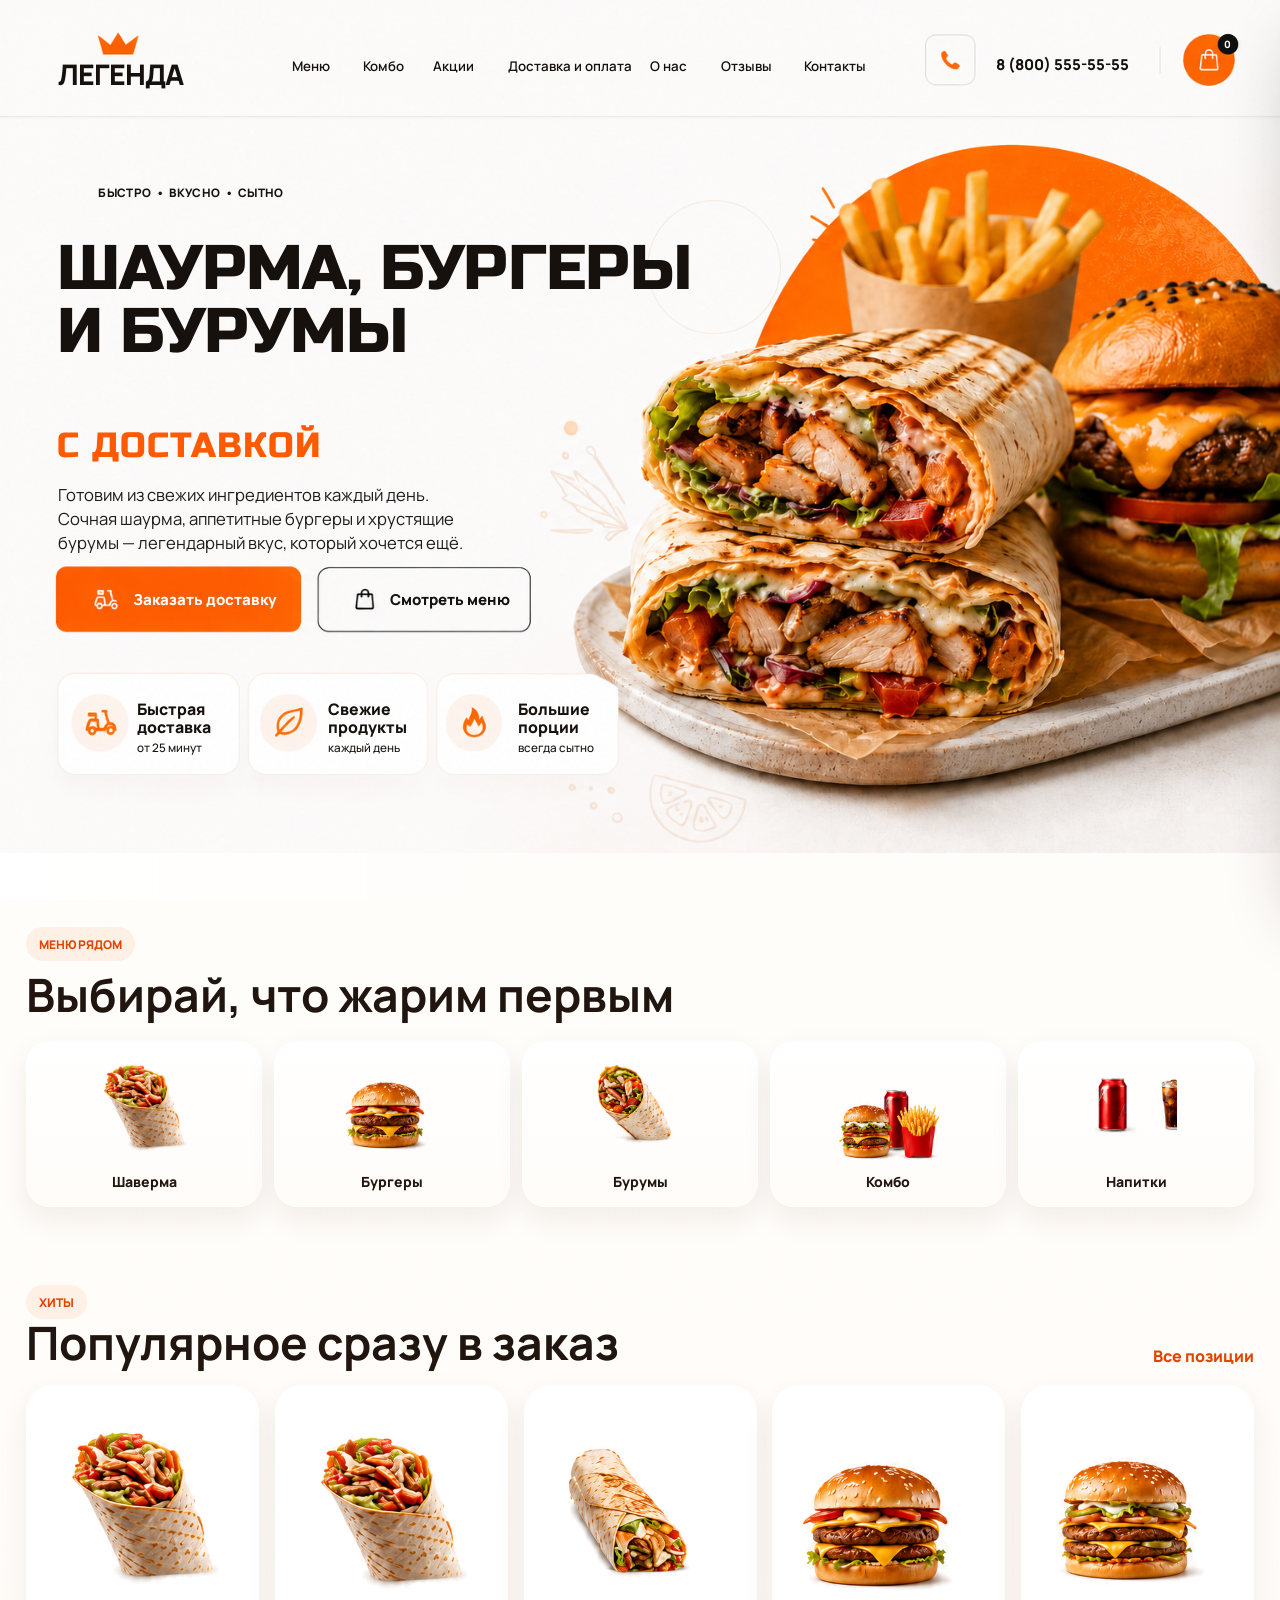
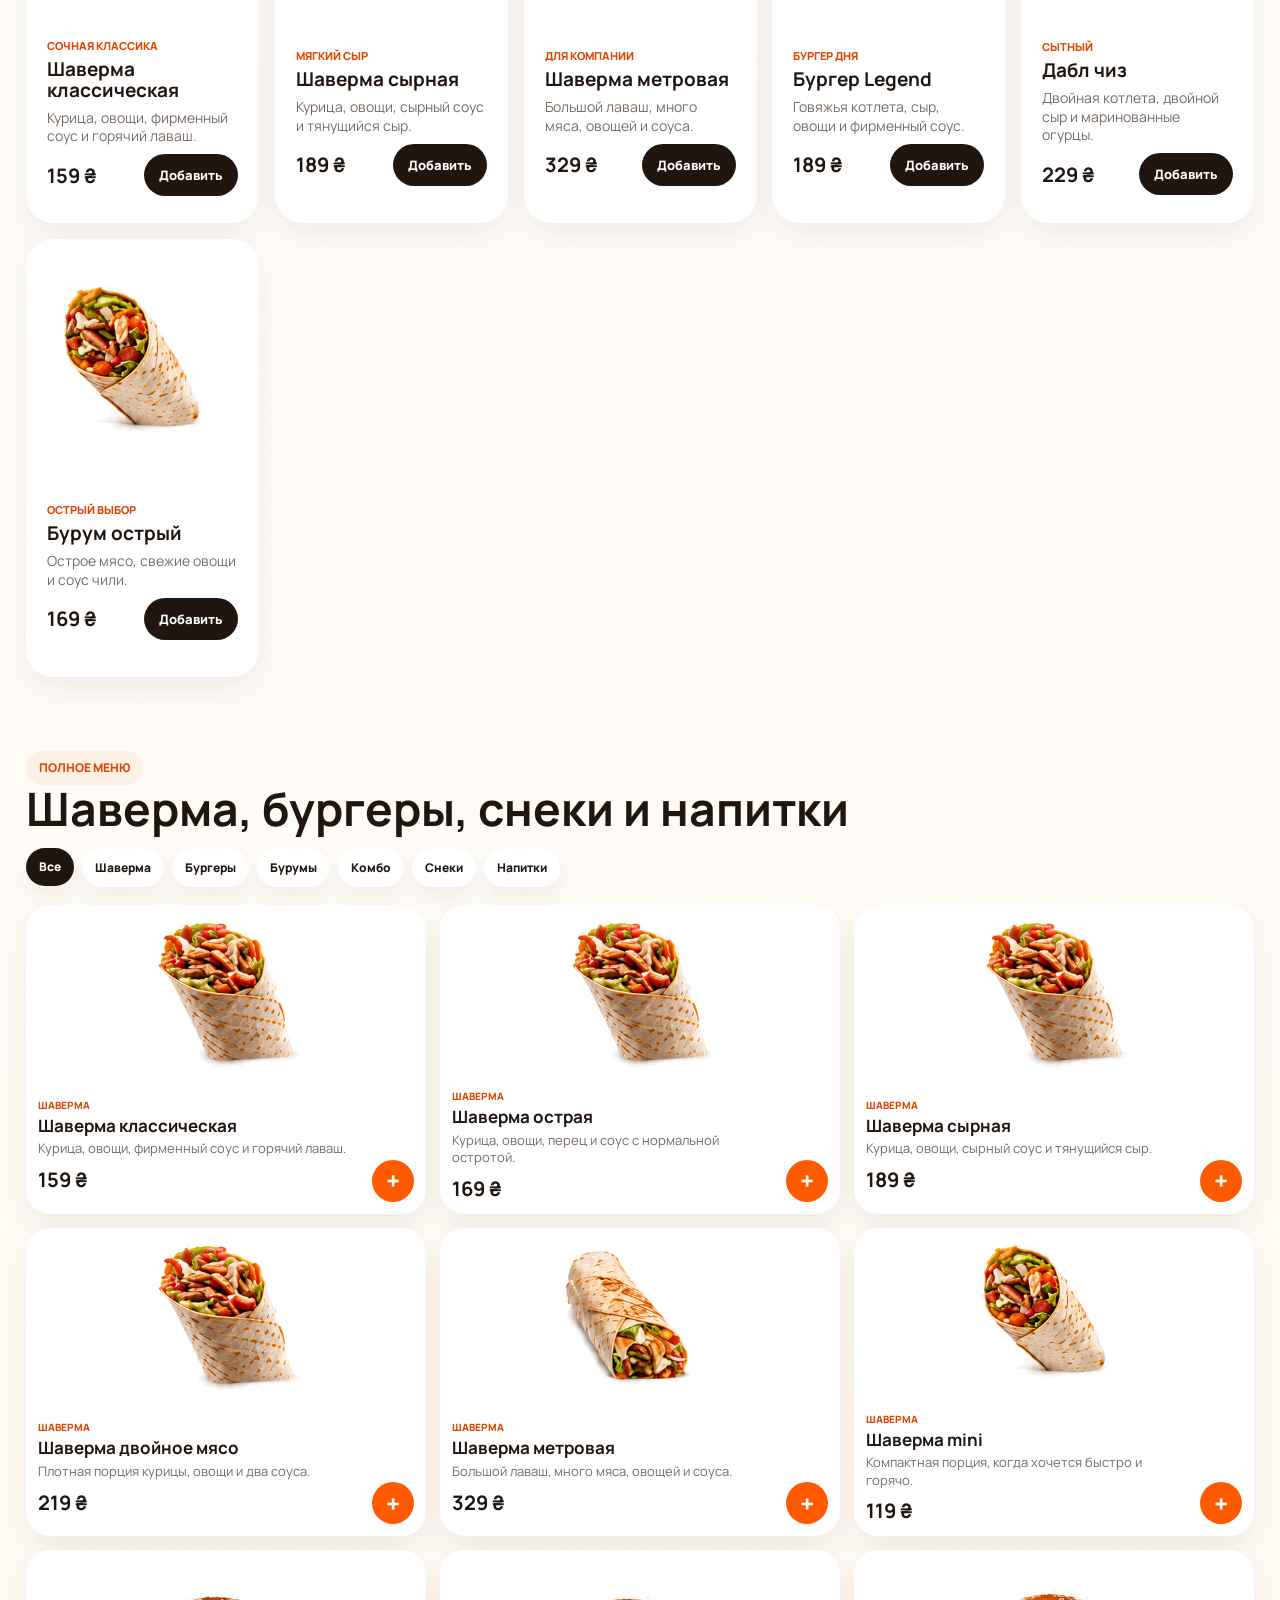
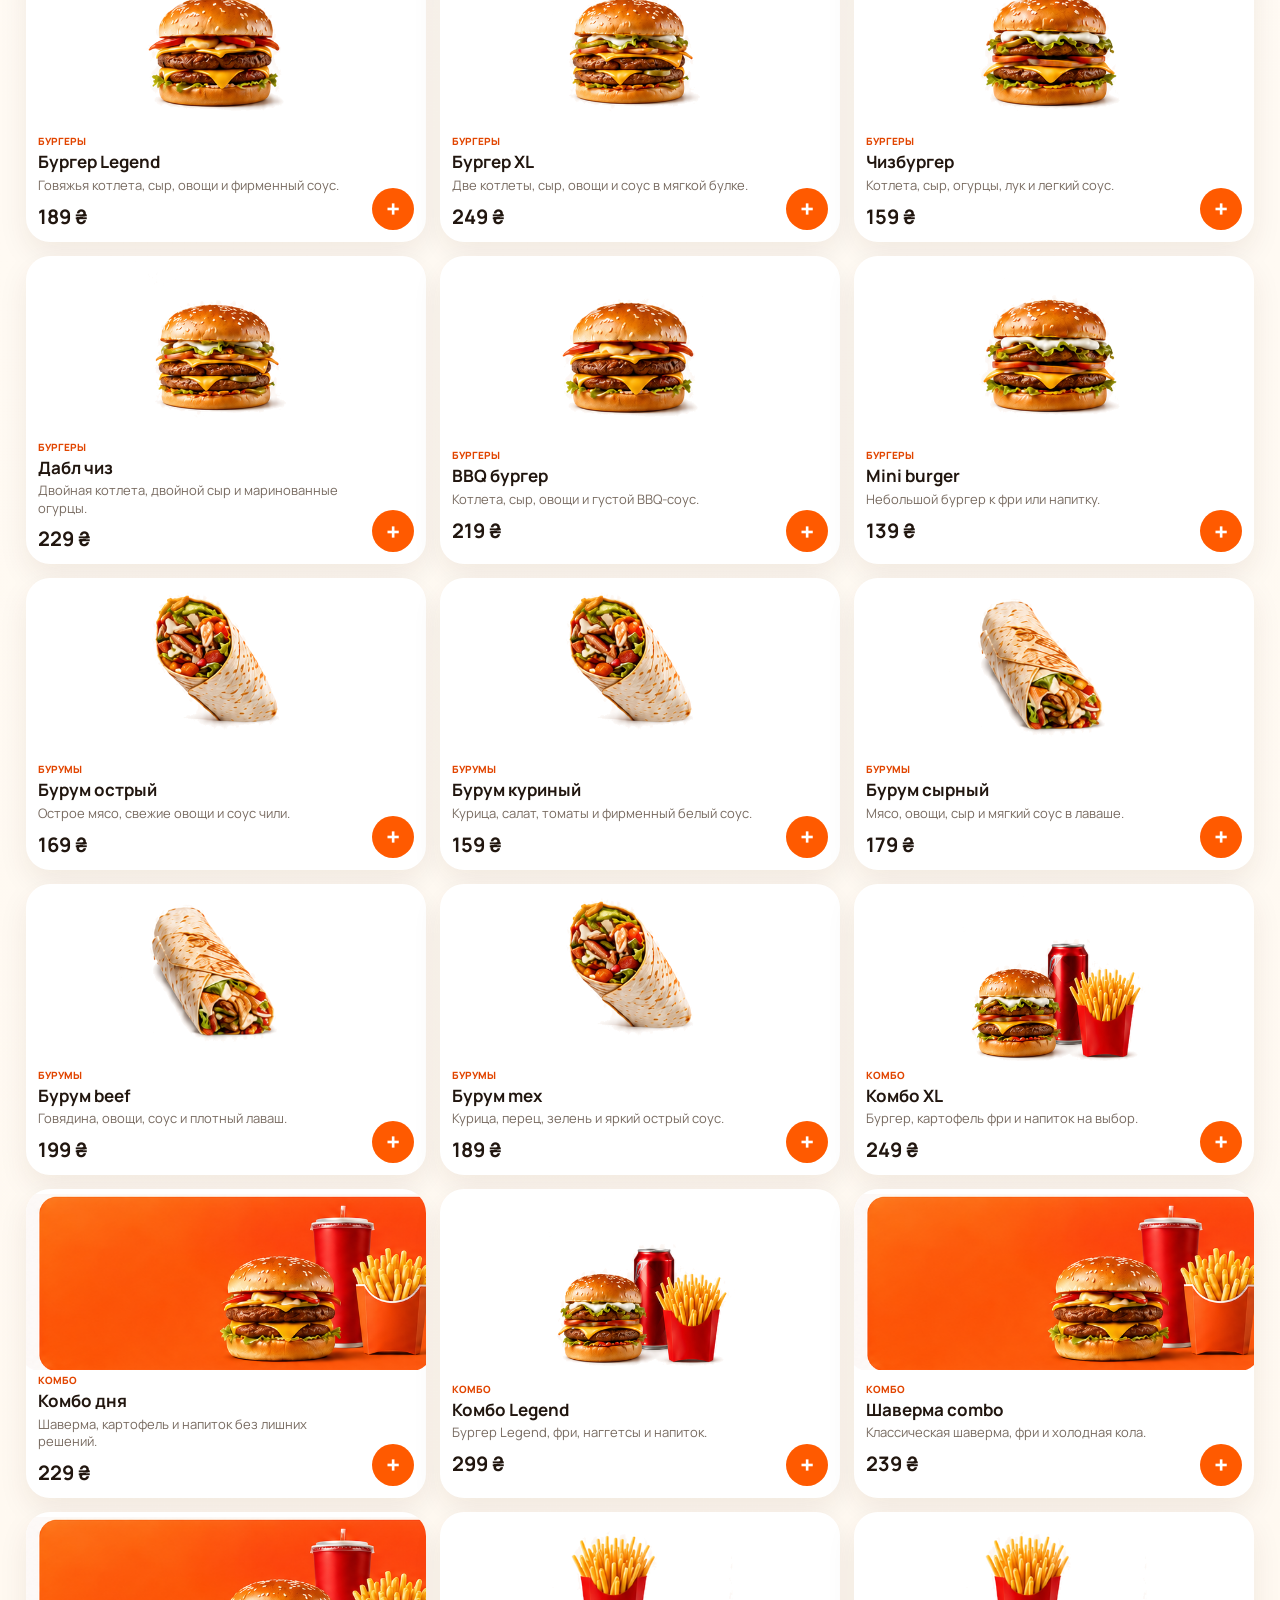
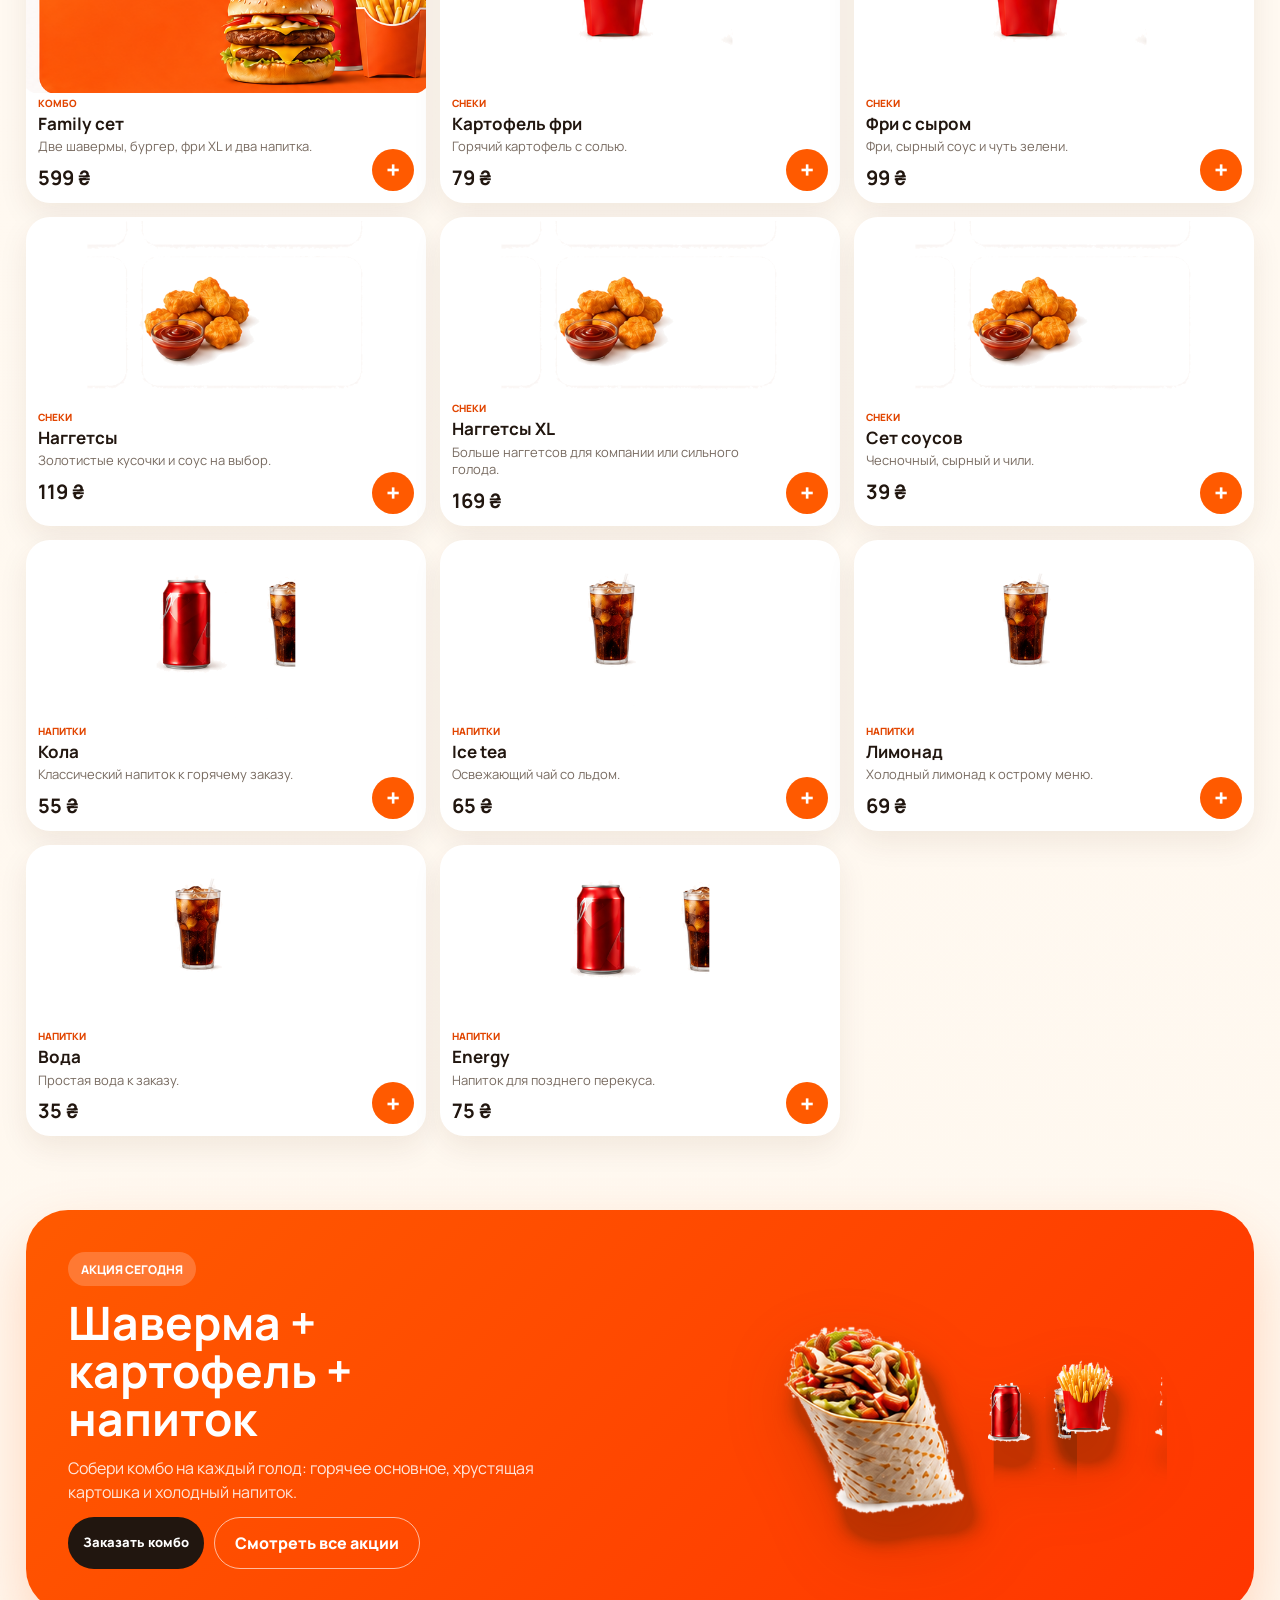
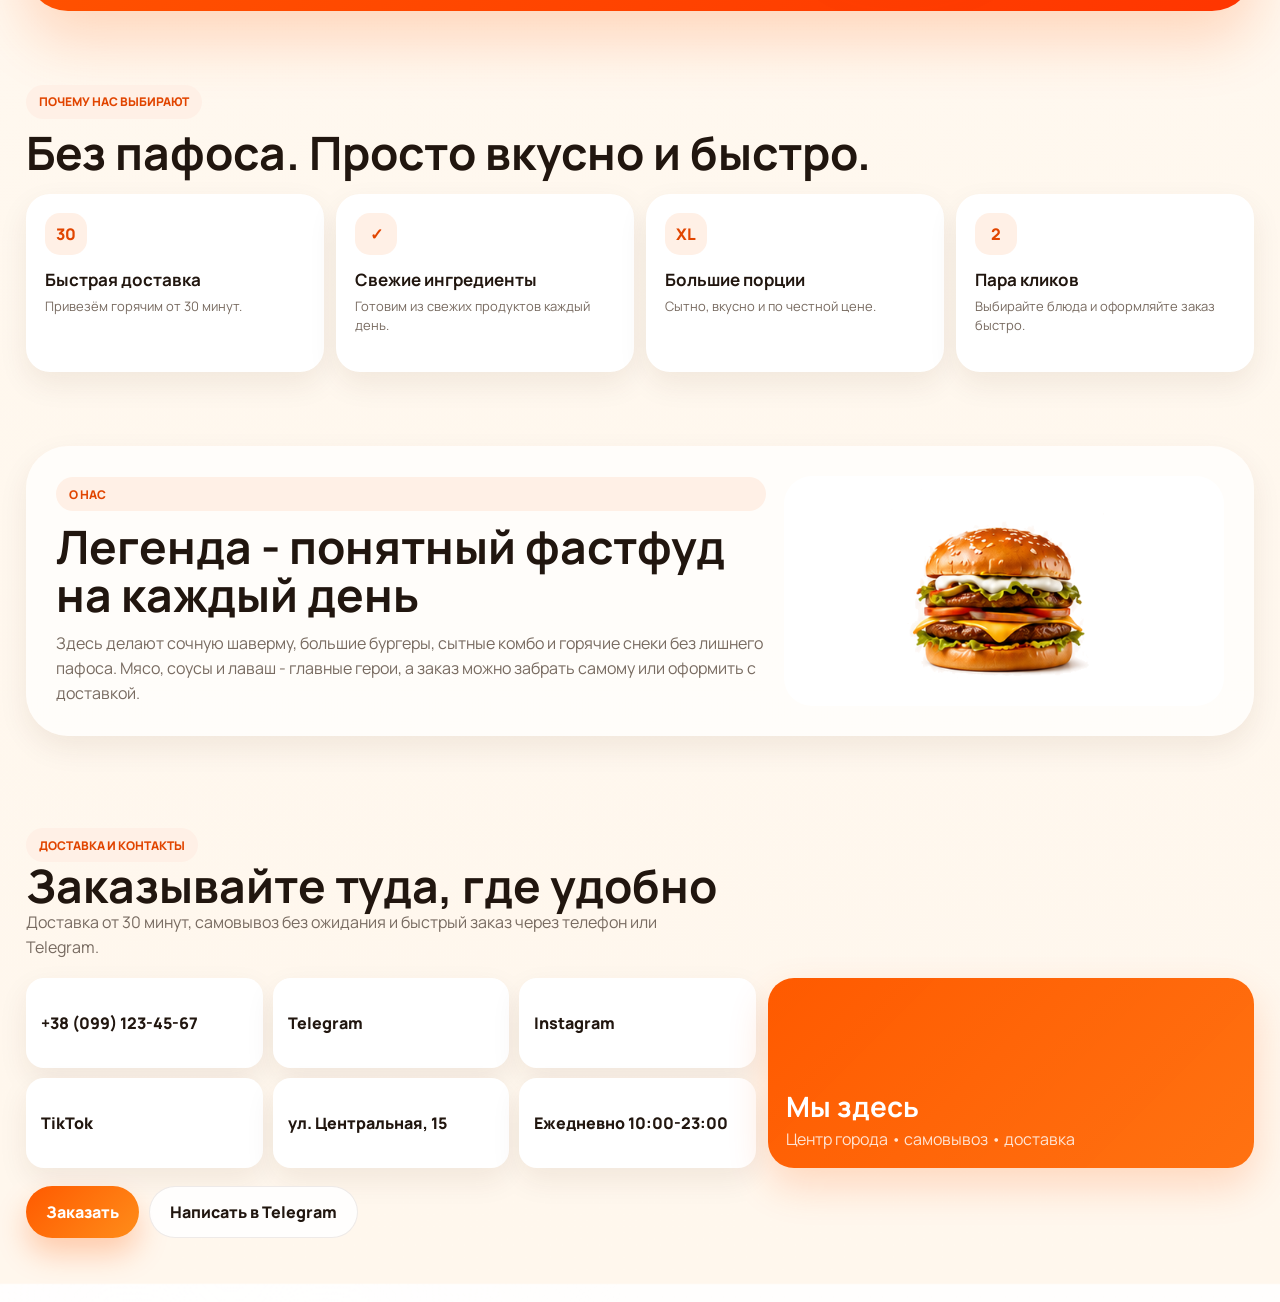
==== commit 1feb6681: "Tune mobile hero text overlay" ====
--- a/index.html
+++ b/index.html
@@ -60,14 +60,14 @@
           <img class="pixel-hero__bg" src="./assets/pixel-match/hero-mobile-bg.png" alt="" />
           <div class="pixel-hero__layer">
             <a class="pm-text pm-logo pm-logo--mobile" href="#top" aria-label="Легенда, на главную">Легенда</a>
-            <p class="pm-text pm-badge pm-badge--mobile" style="--x: 122; --y: 238; --fs: 22;">БЫСТРО&nbsp;&nbsp;&nbsp;&nbsp;&nbsp;ВКУСНО&nbsp;&nbsp;&nbsp;&nbsp;&nbsp;СЫТНО</p>
-            <h2 class="pm-text pm-title pm-title--mobile" style="--x: 43; --y: 305; --w: 560; --fs: 71;">ШАУРМА,<br />БУРГЕРЫ<br />И БУРУМЫ</h2>
-            <p class="pm-text pm-title-accent pm-title-accent--mobile" style="--x: 43; --y: 638; --fs: 48;">С ДОСТАВКОЙ</p>
-            <p class="pm-text pm-lead pm-lead--mobile" style="--x: 43; --y: 718; --w: 430; --fs: 26;">
+            <p class="pm-text pm-badge pm-badge--mobile" style="--x: 129; --y: 238; --fs: 22;">БЫСТРО&nbsp;&nbsp;&nbsp;&nbsp;&nbsp;ВКУСНО&nbsp;&nbsp;&nbsp;&nbsp;&nbsp;СЫТНО</p>
+            <h2 class="pm-text pm-title pm-title--mobile" style="--x: 56; --y: 307; --w: 620; --fs: 82;">ШАУРМА,<br />БУРГЕРЫ<br />И БУРУМЫ</h2>
+            <p class="pm-text pm-title-accent pm-title-accent--mobile" style="--x: 57; --y: 620; --fs: 50;">С ДОСТАВКОЙ</p>
+            <p class="pm-text pm-lead pm-lead--mobile" style="--x: 57; --y: 712; --w: 440; --fs: 25;">
               Готовим из свежих ингредиентов каждый день. Сочная шаурма, аппетитные бургеры и хрустящие бурумы — легендарный вкус, который хочется ещё.
             </p>
-            <a class="pm-text pm-button-label pm-button-label--primary pm-button-label--mobile-primary" style="--x: 146; --y: 944; --fs: 26;" href="#menu">Заказать доставку</a>
-            <a class="pm-text pm-button-label pm-button-label--secondary pm-button-label--mobile-secondary" style="--x: 148; --y: 1050; --fs: 25;" href="#menu">Смотреть меню</a>
+            <a class="pm-text pm-button-label pm-button-label--primary pm-button-label--mobile-primary" style="--x: 142; --y: 942; --fs: 25;" href="#menu">Заказать доставку</a>
+            <a class="pm-text pm-button-label pm-button-label--secondary pm-button-label--mobile-secondary" style="--x: 146; --y: 1049; --fs: 25;" href="#menu">Смотреть меню</a>
             <p class="pm-text pm-benefit-title pm-benefit-title--mobile" style="--x: 164; --y: 1515; --fs: 25;">Быстрая<br />доставка</p>
             <p class="pm-text pm-benefit-sub pm-benefit-sub--mobile" style="--x: 164; --y: 1568; --fs: 20;">от 25 минут</p>
             <p class="pm-text pm-benefit-title pm-benefit-title--mobile" style="--x: 442; --y: 1515; --fs: 25;">Свежие<br />продукты</p>
--- a/styles.css
+++ b/styles.css
@@ -154,10 +154,12 @@
 }
 
 .pm-logo--mobile {
-  --x: 52;
+  --x: 66;
   --y: 73;
   --fs: 42;
+  font-weight: 800;
   letter-spacing: -0.055em;
+  line-height: 1;
 }
 
 .pm-nav .pm-text,
@@ -1443,20 +1445,33 @@
   }
 
   .pm-title--mobile {
-    line-height: 0.985;
+    font-family: "Arial Black", Impact, "Russo One", Manrope, sans-serif;
+    font-weight: 900;
+    letter-spacing: calc(-1.2 / 941 * 100cqw);
+    line-height: 0.94;
+  }
+
+  .pm-badge--mobile {
+    color: #17110d;
+    font-weight: 800;
+    letter-spacing: calc(0.4 / 941 * 100cqw);
+    text-transform: uppercase;
   }
 
   .pm-title-accent--mobile {
-    letter-spacing: 0.035em;
+    font-weight: 900;
+    letter-spacing: calc(1 / 941 * 100cqw);
   }
 
   .pm-lead--mobile {
+    font-weight: 400;
     line-height: 1.35;
   }
 
   .pm-button-label--mobile-primary,
   .pm-button-label--mobile-secondary {
-    font-weight: 900;
+    font-weight: 800;
+    line-height: 1;
   }
 
   .pm-benefit-title--mobile {
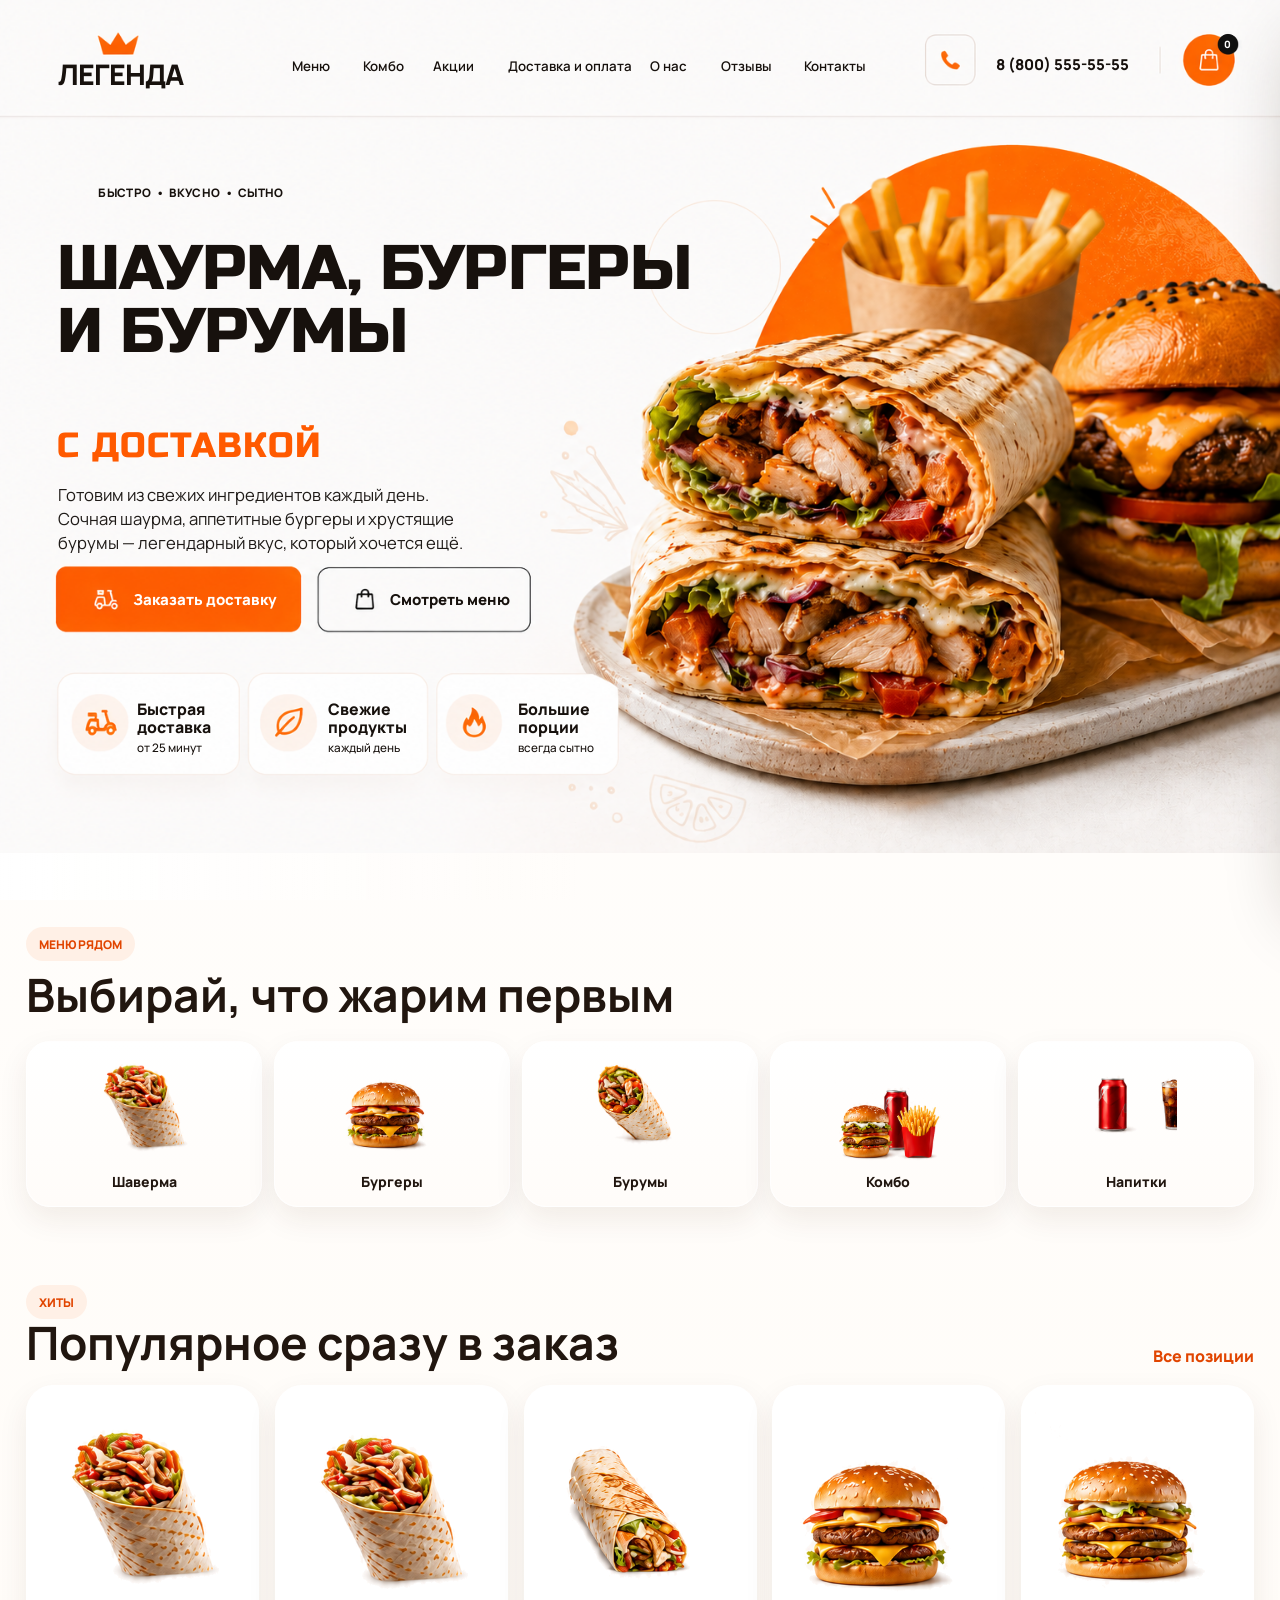
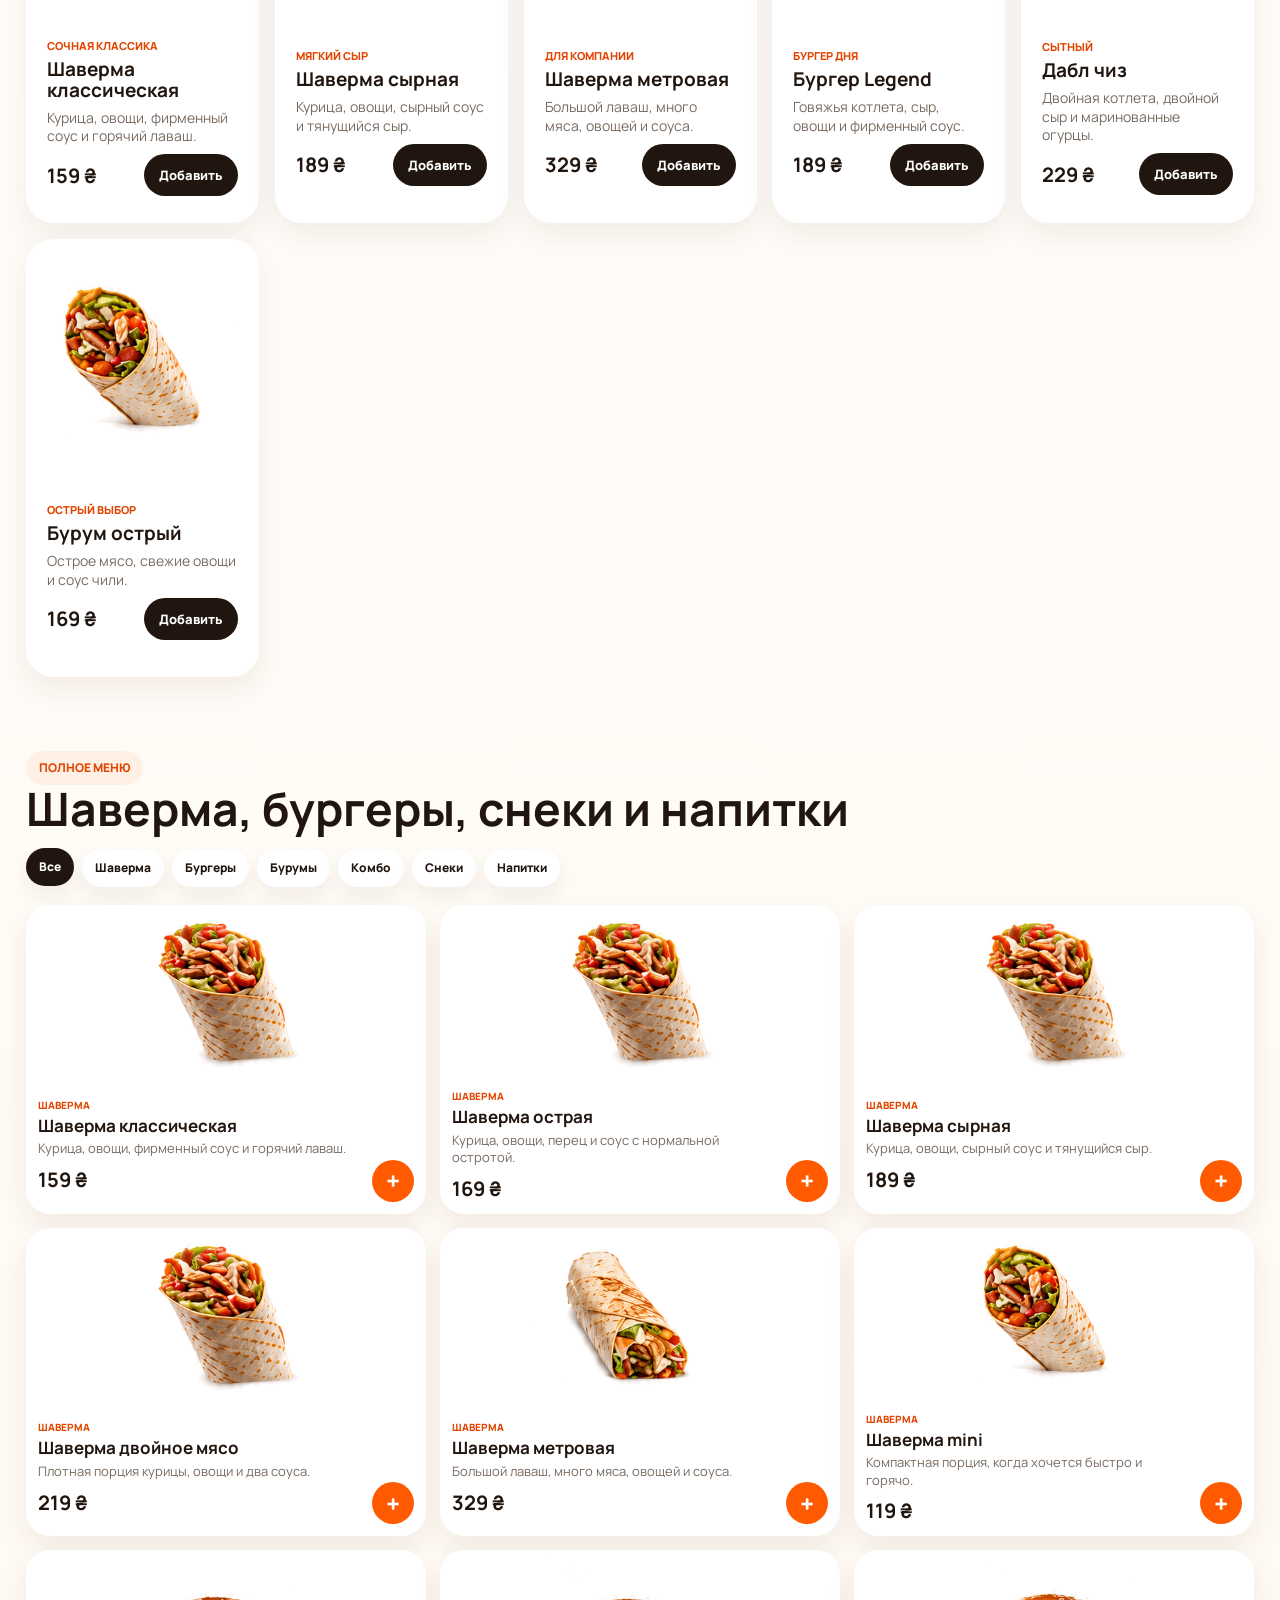
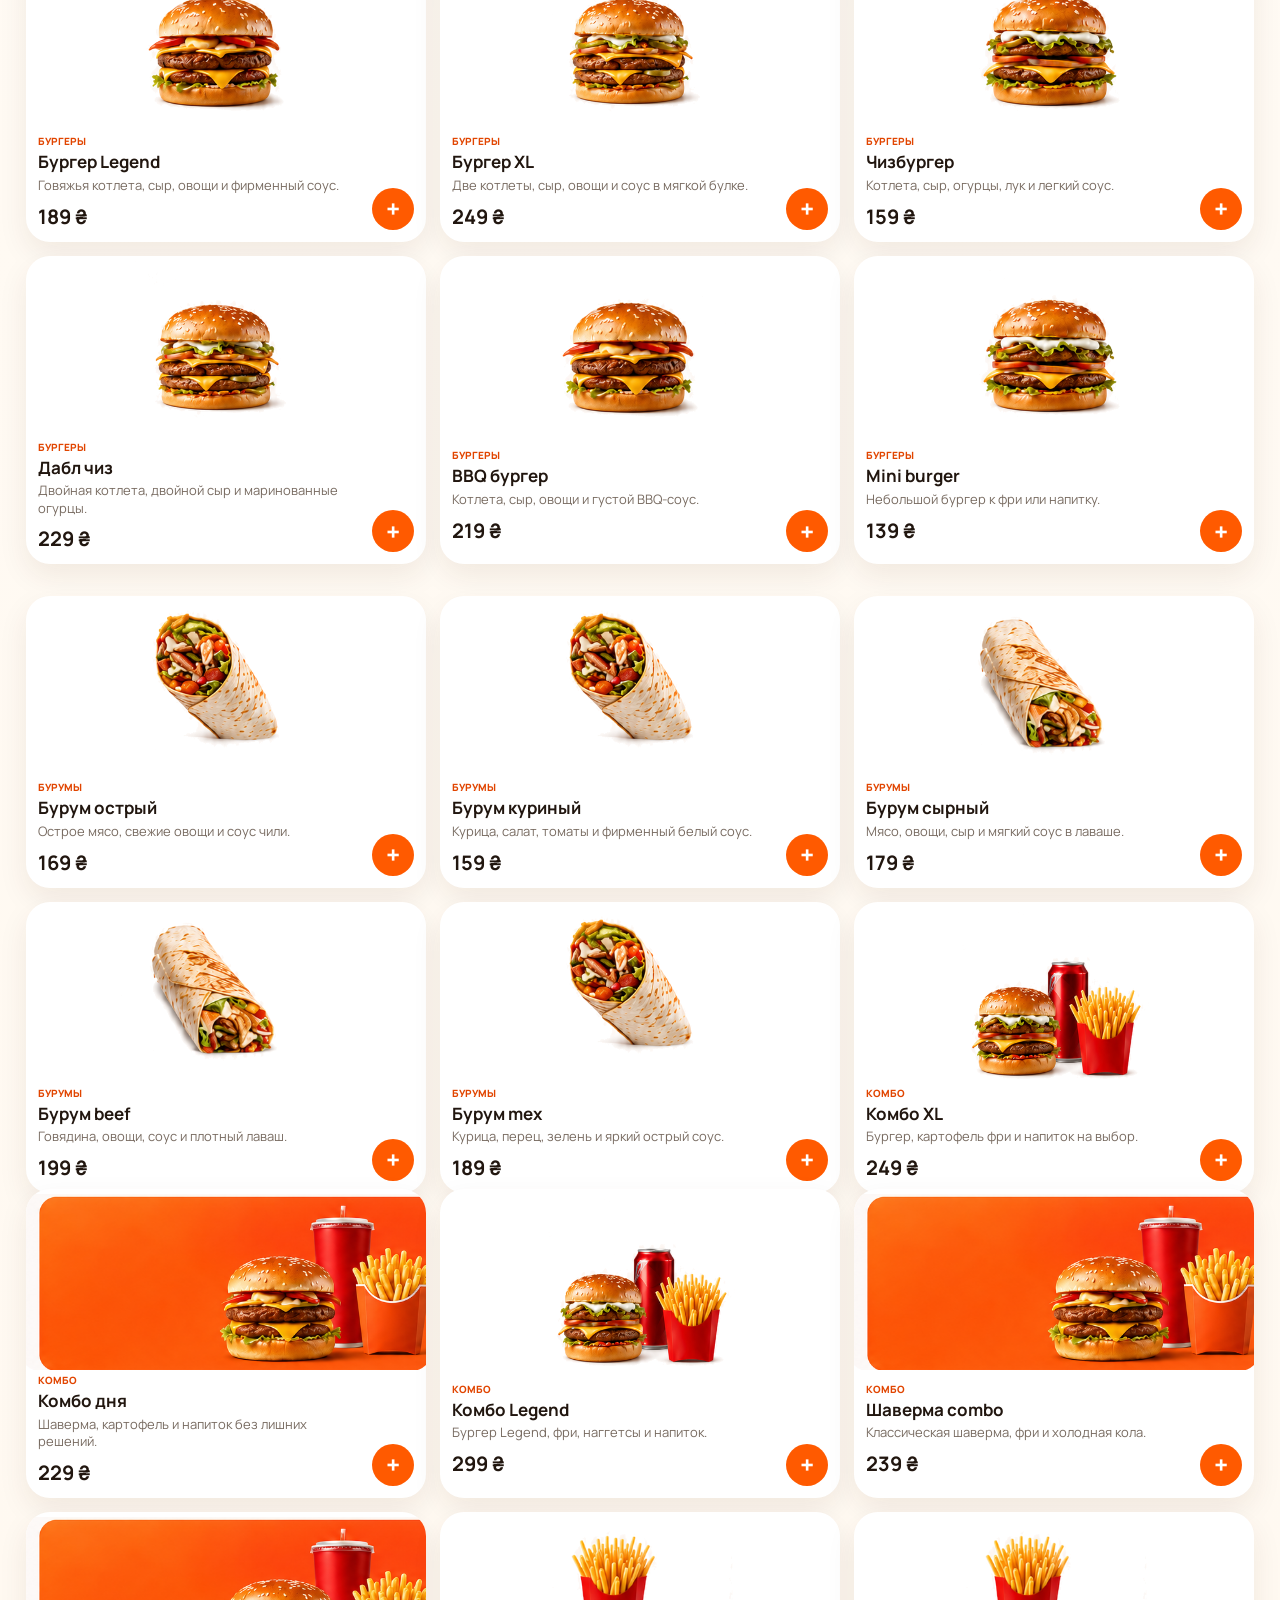
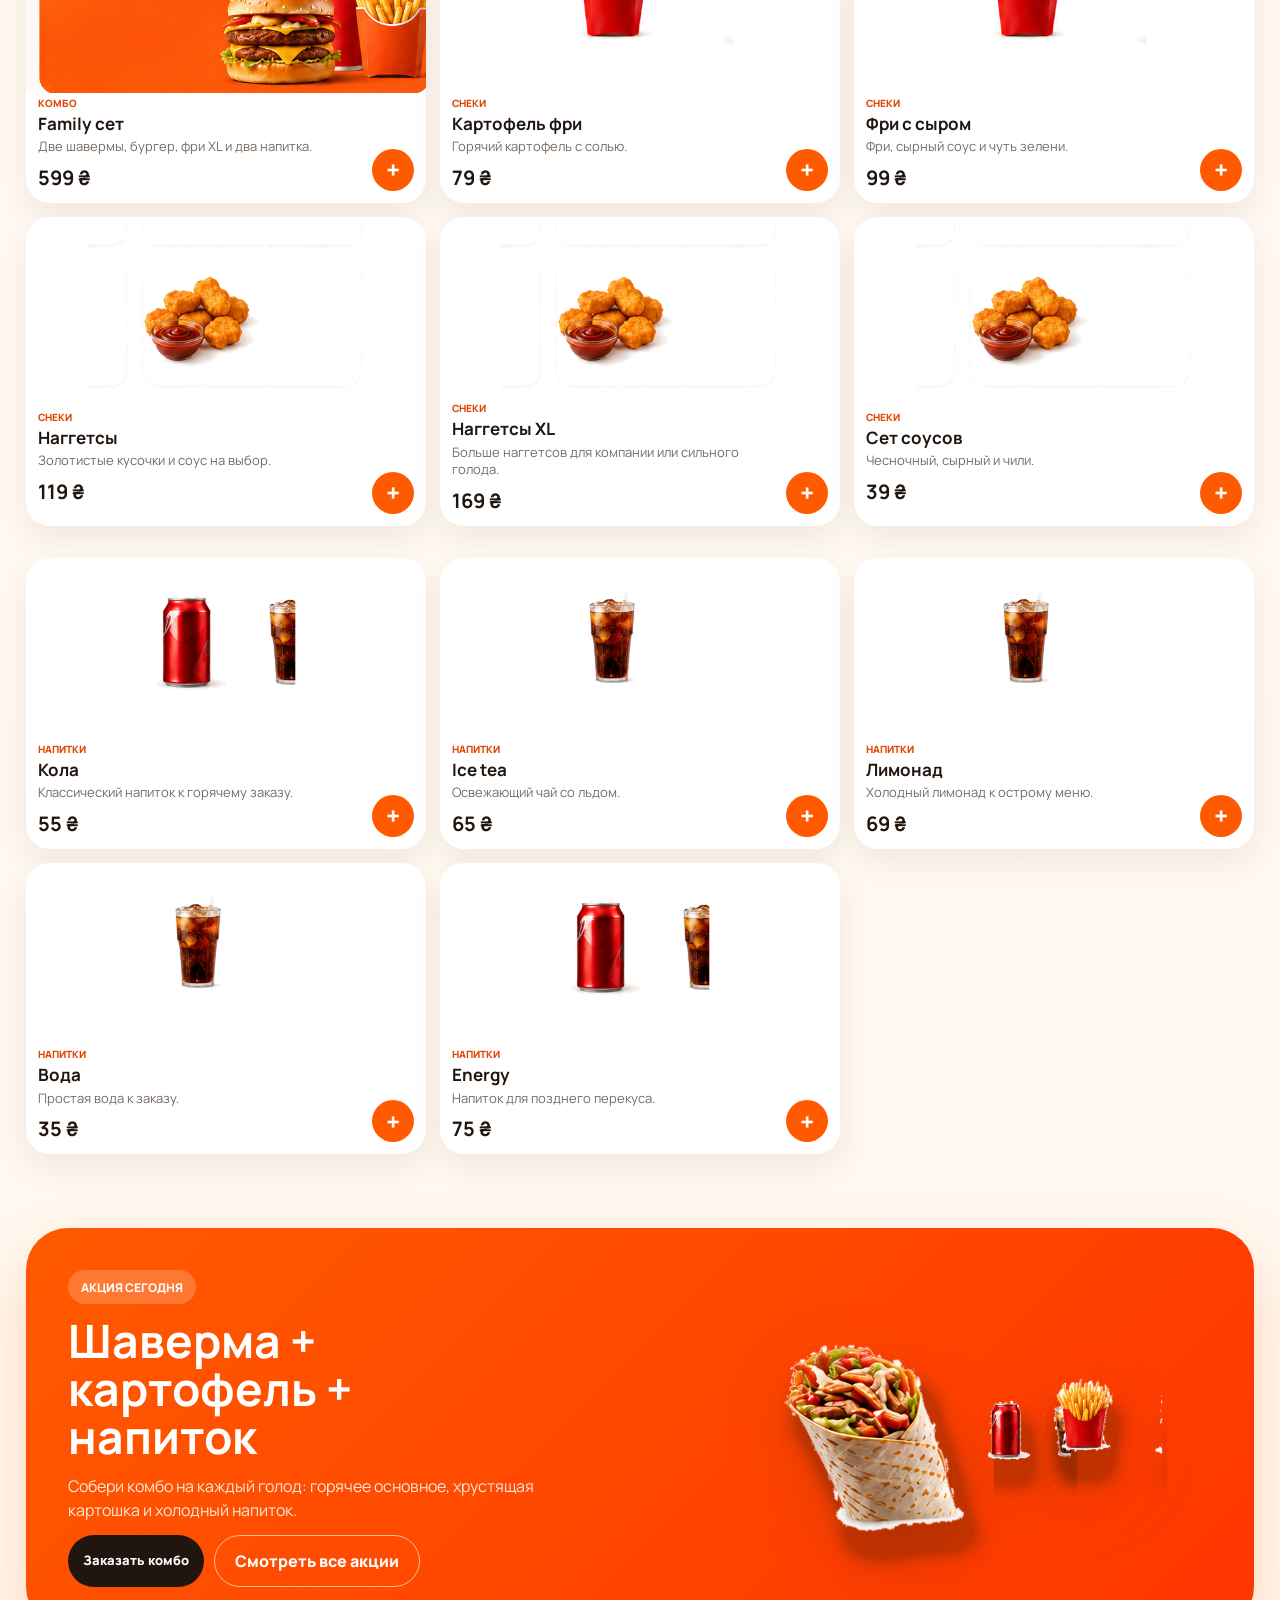
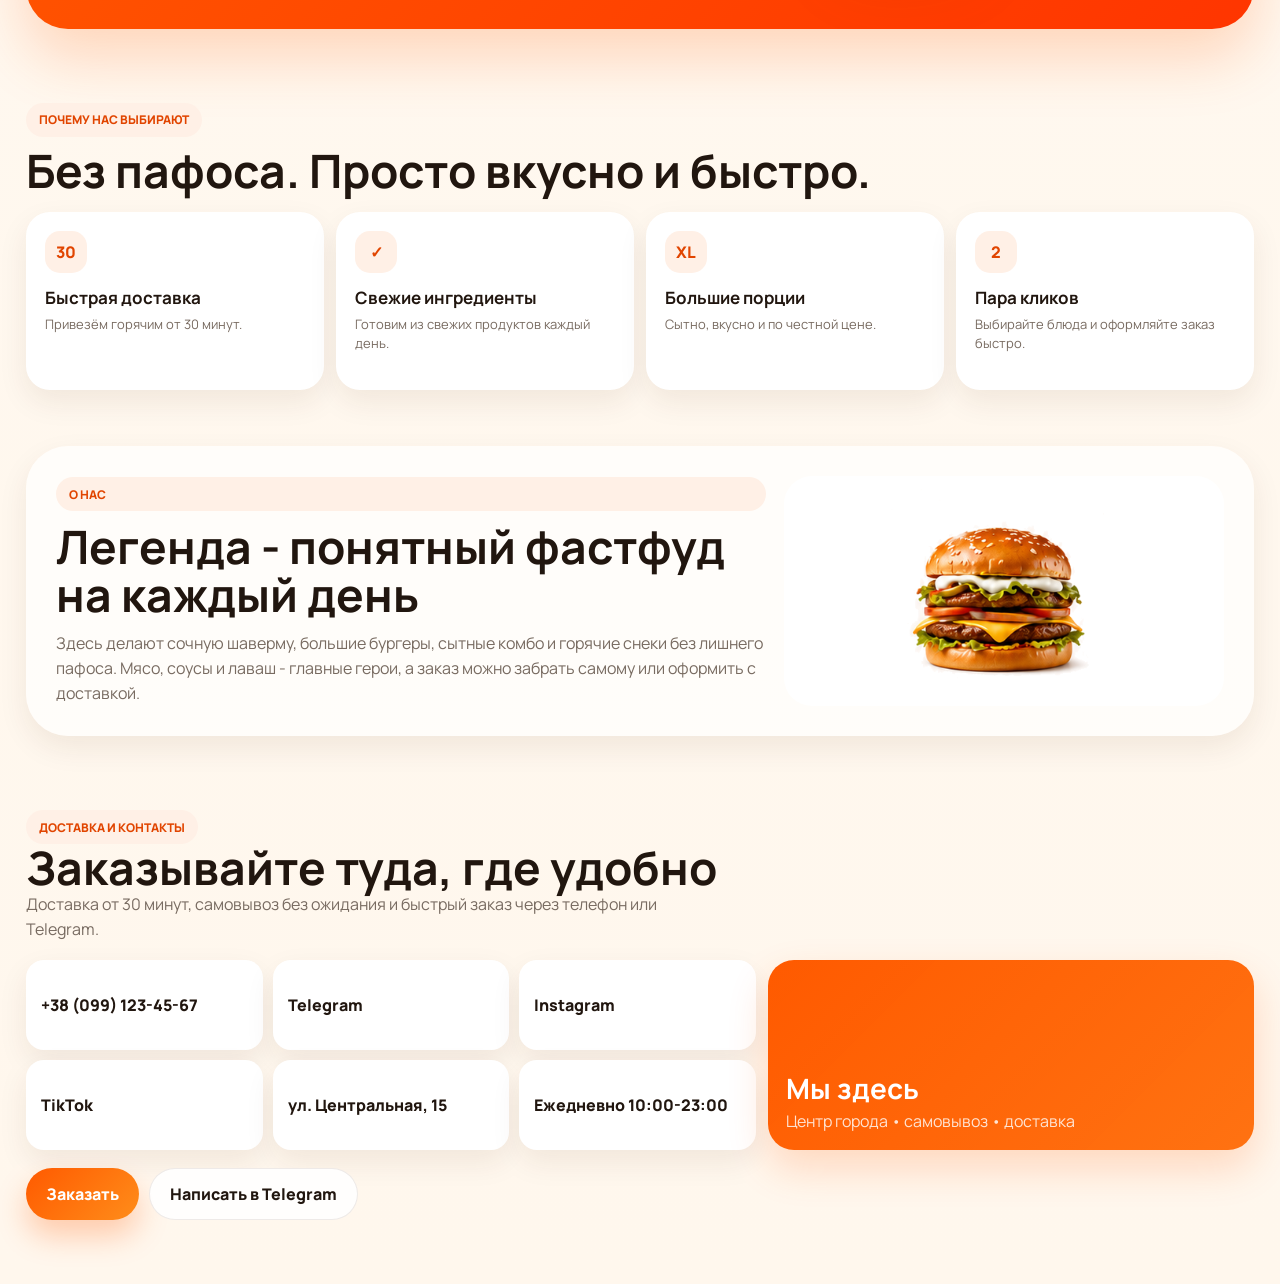
==== commit d1a02da3: "Adjust mobile hero vertical spacing" ====
--- a/index.html
+++ b/index.html
@@ -60,10 +60,10 @@
           <img class="pixel-hero__bg" src="./assets/pixel-match/hero-mobile-bg.png" alt="" />
           <div class="pixel-hero__layer">
             <a class="pm-text pm-logo pm-logo--mobile" href="#top" aria-label="Легенда, на главную">Легенда</a>
-            <p class="pm-text pm-badge pm-badge--mobile" style="--x: 129; --y: 238; --fs: 22;">БЫСТРО&nbsp;&nbsp;&nbsp;&nbsp;&nbsp;ВКУСНО&nbsp;&nbsp;&nbsp;&nbsp;&nbsp;СЫТНО</p>
+            <p class="pm-text pm-badge pm-badge--mobile" style="--x: 129; --y: 198; --fs: 22;">БЫСТРО&nbsp;&nbsp;&nbsp;&nbsp;&nbsp;ВКУСНО&nbsp;&nbsp;&nbsp;&nbsp;&nbsp;СЫТНО</p>
             <h2 class="pm-text pm-title pm-title--mobile" style="--x: 56; --y: 307; --w: 620; --fs: 82;">ШАУРМА,<br />БУРГЕРЫ<br />И БУРУМЫ</h2>
-            <p class="pm-text pm-title-accent pm-title-accent--mobile" style="--x: 57; --y: 620; --fs: 50;">С ДОСТАВКОЙ</p>
-            <p class="pm-text pm-lead pm-lead--mobile" style="--x: 57; --y: 712; --w: 440; --fs: 25;">
+            <p class="pm-text pm-title-accent pm-title-accent--mobile" style="--x: 57; --y: 540; --fs: 50;">С ДОСТАВКОЙ</p>
+            <p class="pm-text pm-lead pm-lead--mobile" style="--x: 57; --y: 632; --w: 440; --fs: 25;">
               Готовим из свежих ингредиентов каждый день. Сочная шаурма, аппетитные бургеры и хрустящие бурумы — легендарный вкус, который хочется ещё.
             </p>
             <a class="pm-text pm-button-label pm-button-label--primary pm-button-label--mobile-primary" style="--x: 142; --y: 942; --fs: 25;" href="#menu">Заказать доставку</a>
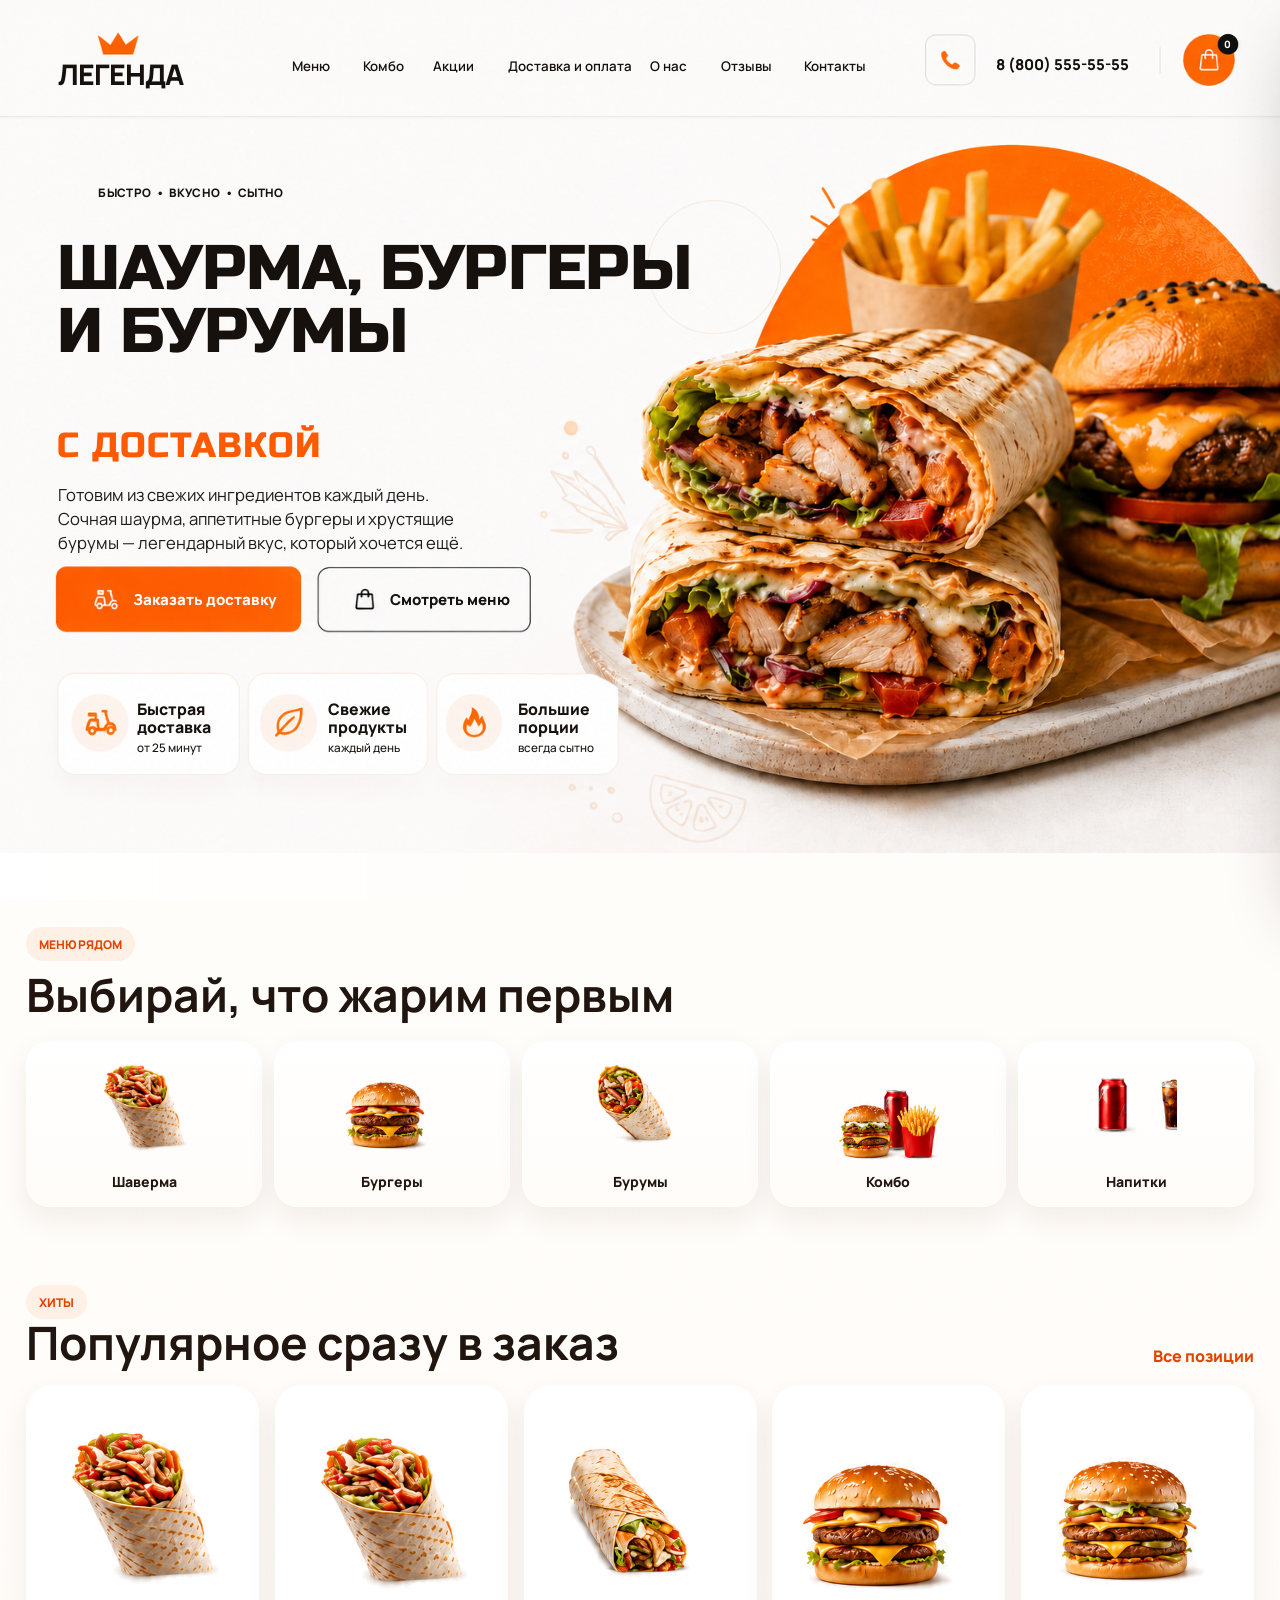
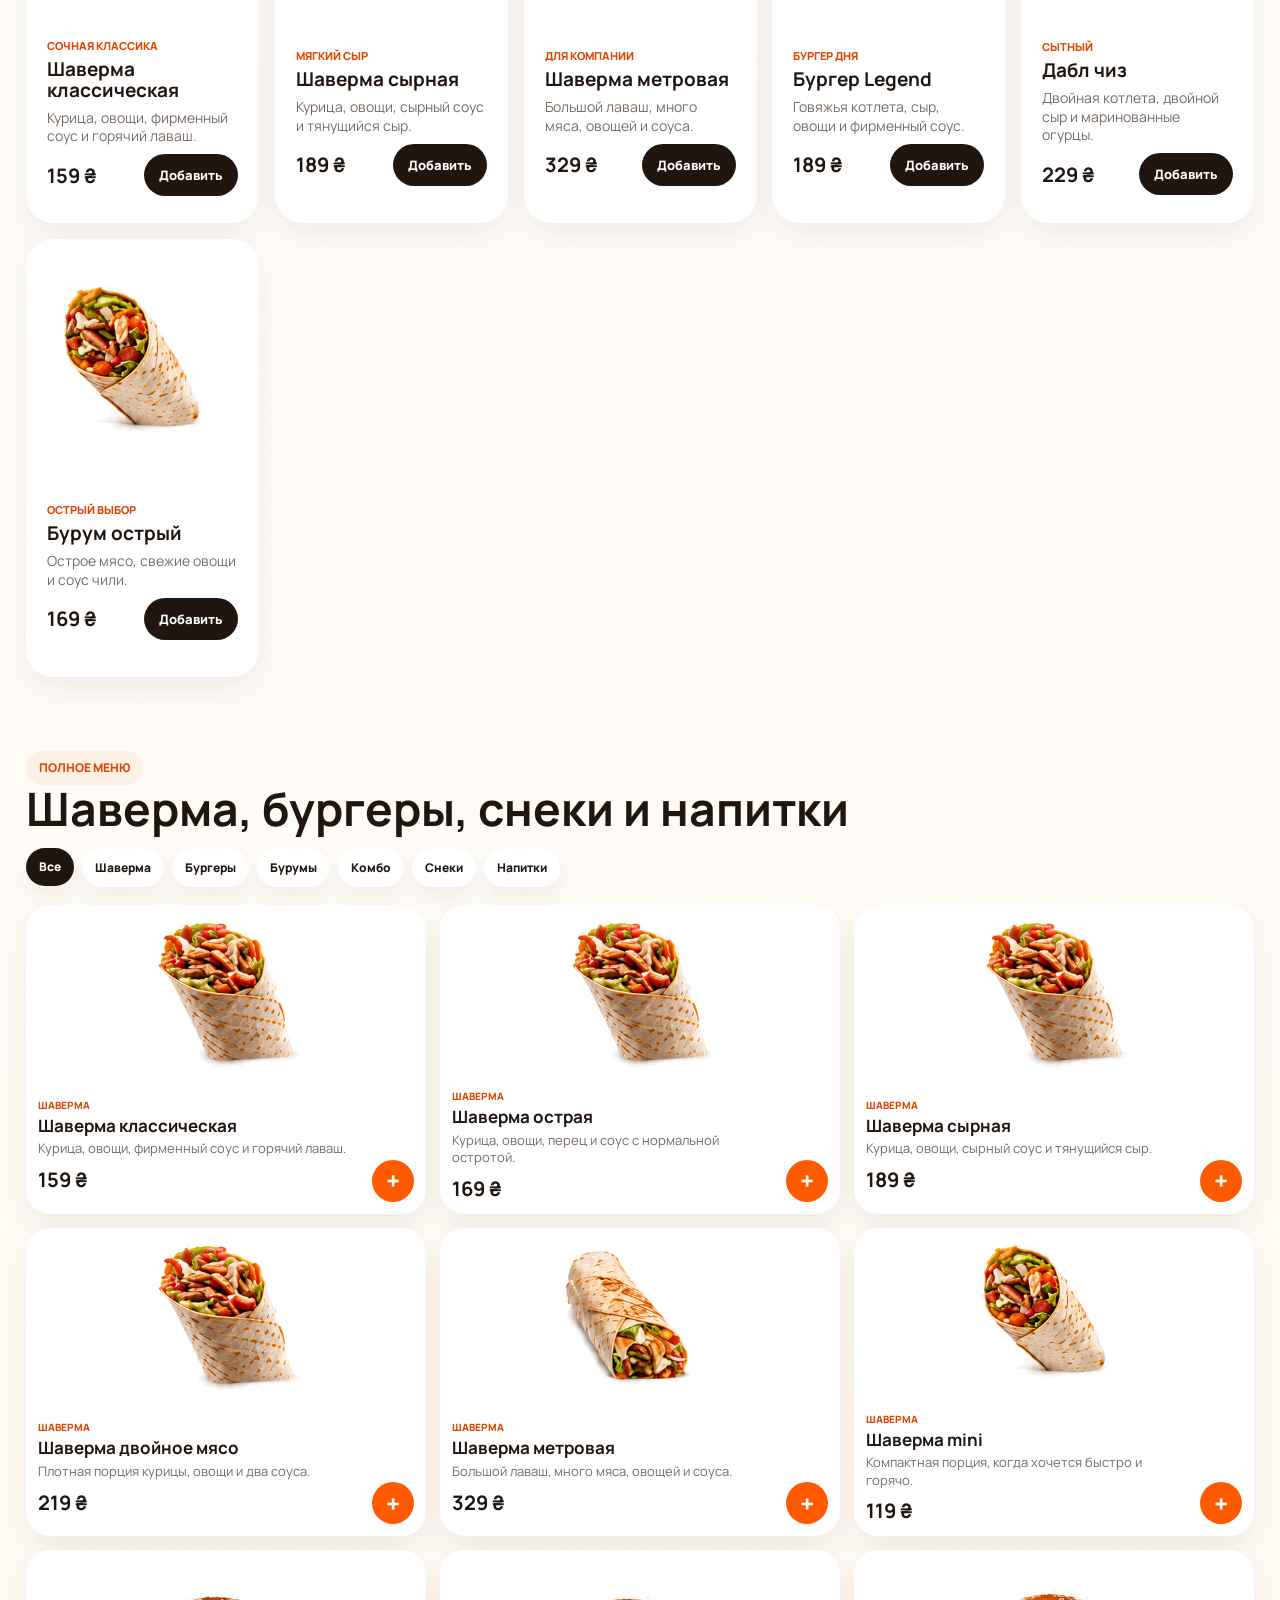
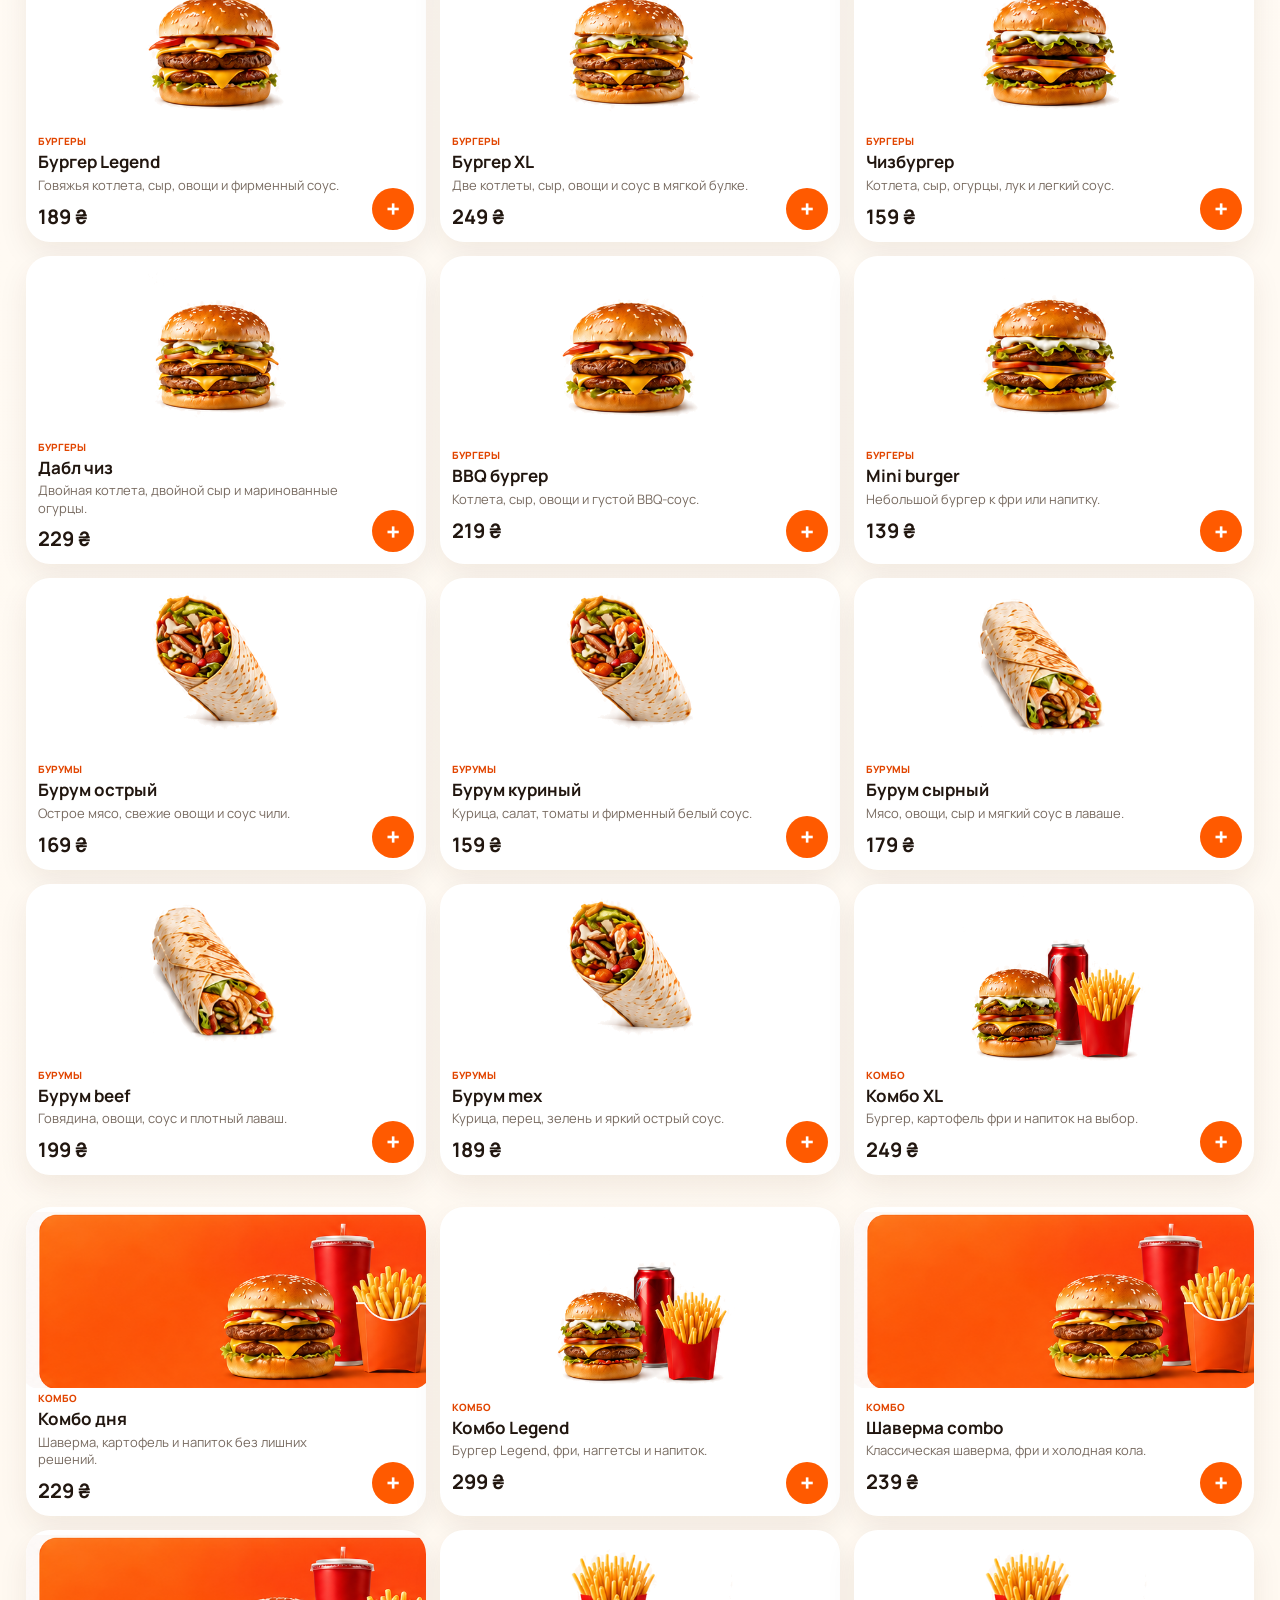
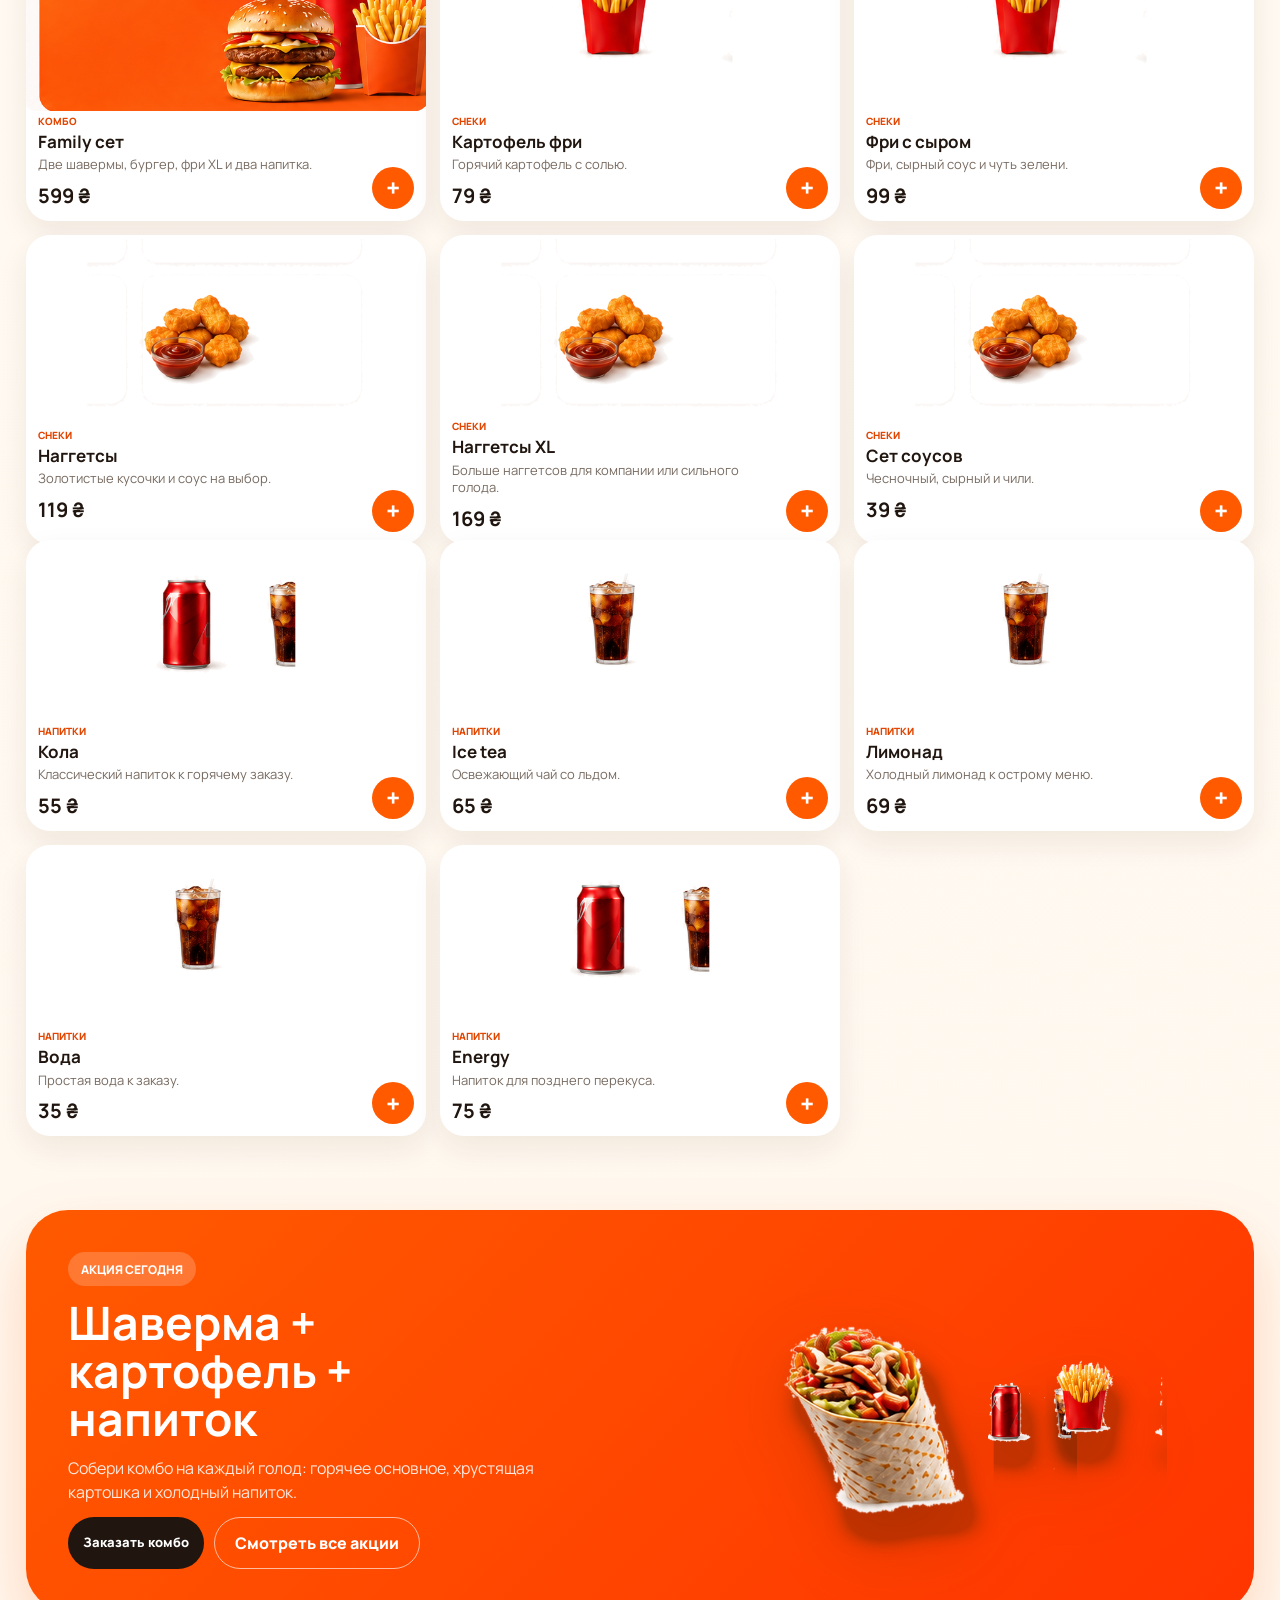
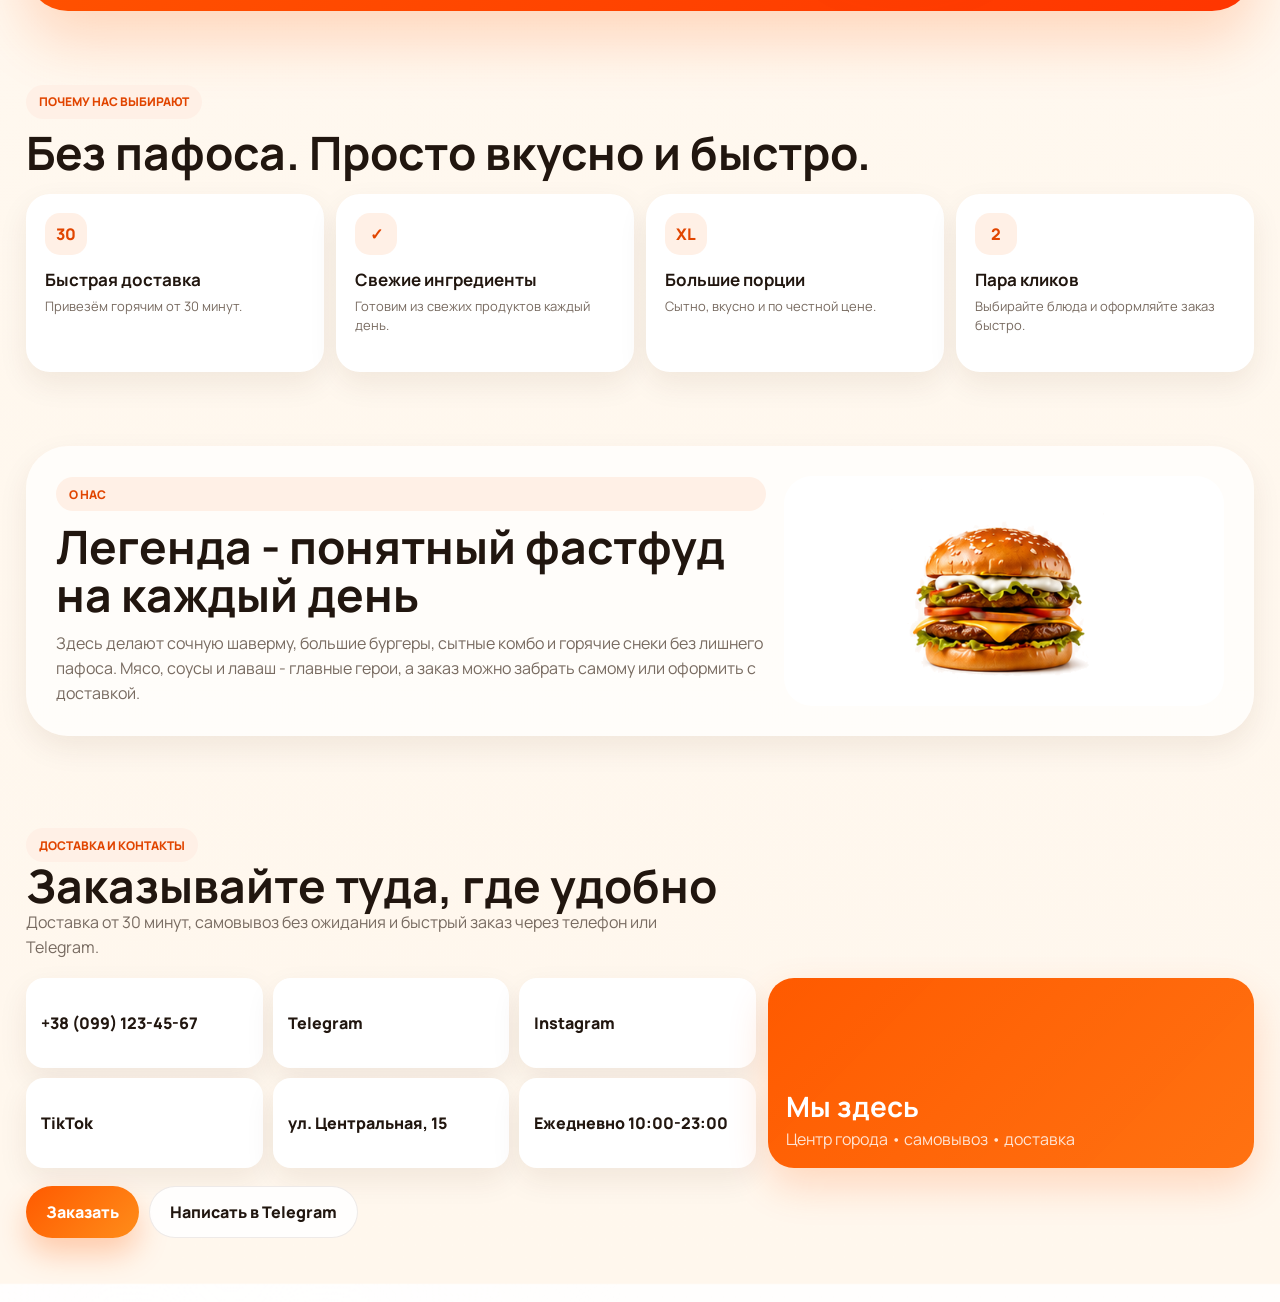
==== commit 7ee0cfb0: "Match mobile hero overlay to reference" ====
--- a/index.html
+++ b/index.html
@@ -60,12 +60,22 @@
           <img class="pixel-hero__bg" src="./assets/pixel-match/hero-mobile-bg.png" alt="" />
           <div class="pixel-hero__layer">
             <a class="pm-text pm-logo pm-logo--mobile" href="#top" aria-label="Легенда, на главную">Легенда</a>
-            <p class="pm-text pm-badge pm-badge--mobile" style="--x: 129; --y: 198; --fs: 22;">БЫСТРО&nbsp;&nbsp;&nbsp;&nbsp;&nbsp;ВКУСНО&nbsp;&nbsp;&nbsp;&nbsp;&nbsp;СЫТНО</p>
-            <h2 class="pm-text pm-title pm-title--mobile" style="--x: 56; --y: 307; --w: 620; --fs: 82;">ШАУРМА,<br />БУРГЕРЫ<br />И БУРУМЫ</h2>
-            <p class="pm-text pm-title-accent pm-title-accent--mobile" style="--x: 57; --y: 540; --fs: 50;">С ДОСТАВКОЙ</p>
-            <p class="pm-text pm-lead pm-lead--mobile" style="--x: 57; --y: 632; --w: 440; --fs: 25;">
+            <p class="pm-text pm-badge pm-badge--mobile" style="--x: 122; --y: 238; --fs: 22;">БЫСТРО&nbsp;&nbsp;&nbsp;&nbsp;&nbsp;ВКУСНО&nbsp;&nbsp;&nbsp;&nbsp;&nbsp;СЫТНО</p>
+            <h2 class="pm-text pm-title pm-title--mobile" style="--x: 43; --y: 305; --w: 560; --fs: 120;">ШАУРМА,<br />БУРГЕРЫ<br />И БУРУМЫ</h2>
+            <p class="pm-text pm-title-accent pm-title-accent--mobile" style="--x: 43; --y: 643; --fs: 48;">С ДОСТАВКОЙ</p>
+            <p class="pm-text pm-lead pm-lead--mobile" style="--x: 43; --y: 718; --w: 430; --fs: 26;">
               Готовим из свежих ингредиентов каждый день. Сочная шаурма, аппетитные бургеры и хрустящие бурумы — легендарный вкус, который хочется ещё.
             </p>
+            <svg class="pm-mobile-button-icon pm-mobile-button-icon--primary" aria-hidden="true" viewBox="0 0 42 42" focusable="false">
+              <path d="M7 24h18l4 5h5" />
+              <path d="M12 24v-9h10l4 9" />
+              <path d="M10 31a4 4 0 1 0 0.1 0M31 31a4 4 0 1 0 0.1 0" />
+              <path d="M5 17h6M8 12h7" />
+            </svg>
+            <svg class="pm-mobile-button-icon pm-mobile-button-icon--secondary" aria-hidden="true" viewBox="0 0 42 42" focusable="false">
+              <path d="M10 16h22l-2 18H12L10 16Z" />
+              <path d="M15 16a6 6 0 0 1 12 0" />
+            </svg>
             <a class="pm-text pm-button-label pm-button-label--primary pm-button-label--mobile-primary" style="--x: 142; --y: 942; --fs: 25;" href="#menu">Заказать доставку</a>
             <a class="pm-text pm-button-label pm-button-label--secondary pm-button-label--mobile-secondary" style="--x: 146; --y: 1049; --fs: 25;" href="#menu">Смотреть меню</a>
             <p class="pm-text pm-benefit-title pm-benefit-title--mobile" style="--x: 164; --y: 1515; --fs: 25;">Быстрая<br />доставка</p>
--- a/styles.css
+++ b/styles.css
@@ -297,6 +297,32 @@
   font-size: calc(18 / 941 * 100cqw);
 }
 
+.pm-mobile-button-icon {
+  position: absolute;
+  z-index: 3;
+  width: calc(42 / 941 * 100%);
+  height: calc(42 / 1672 * 100%);
+  fill: none;
+  stroke-linecap: round;
+  stroke-linejoin: round;
+  stroke-width: 3.5;
+  pointer-events: none;
+}
+
+.pm-mobile-button-icon--primary {
+  left: calc(86 / 941 * 100%);
+  top: calc(951 / 1672 * 100%);
+  color: #fff;
+  stroke: currentColor;
+}
+
+.pm-mobile-button-icon--secondary {
+  left: calc(106 / 941 * 100%);
+  top: calc(1052 / 1672 * 100%);
+  color: #17110d;
+  stroke: currentColor;
+}
+
 .pm-hit--mobile-phone {
   left: calc(560 / 941 * 100%);
   top: calc(41 / 1672 * 100%);
@@ -1445,10 +1471,12 @@
   }
 
   .pm-title--mobile {
-    font-family: "Arial Black", Impact, "Russo One", Manrope, sans-serif;
+    font-family: Impact, "Arial Black", "Russo One", Manrope, sans-serif;
     font-weight: 900;
     letter-spacing: calc(-1.2 / 941 * 100cqw);
-    line-height: 0.94;
+    line-height: 0.95;
+    transform: scaleX(0.92);
+    transform-origin: left top;
   }
 
   .pm-badge--mobile {
@@ -1461,6 +1489,8 @@
   .pm-title-accent--mobile {
     font-weight: 900;
     letter-spacing: calc(1 / 941 * 100cqw);
+    transform: scaleX(1.2);
+    transform-origin: left top;
   }
 
   .pm-lead--mobile {
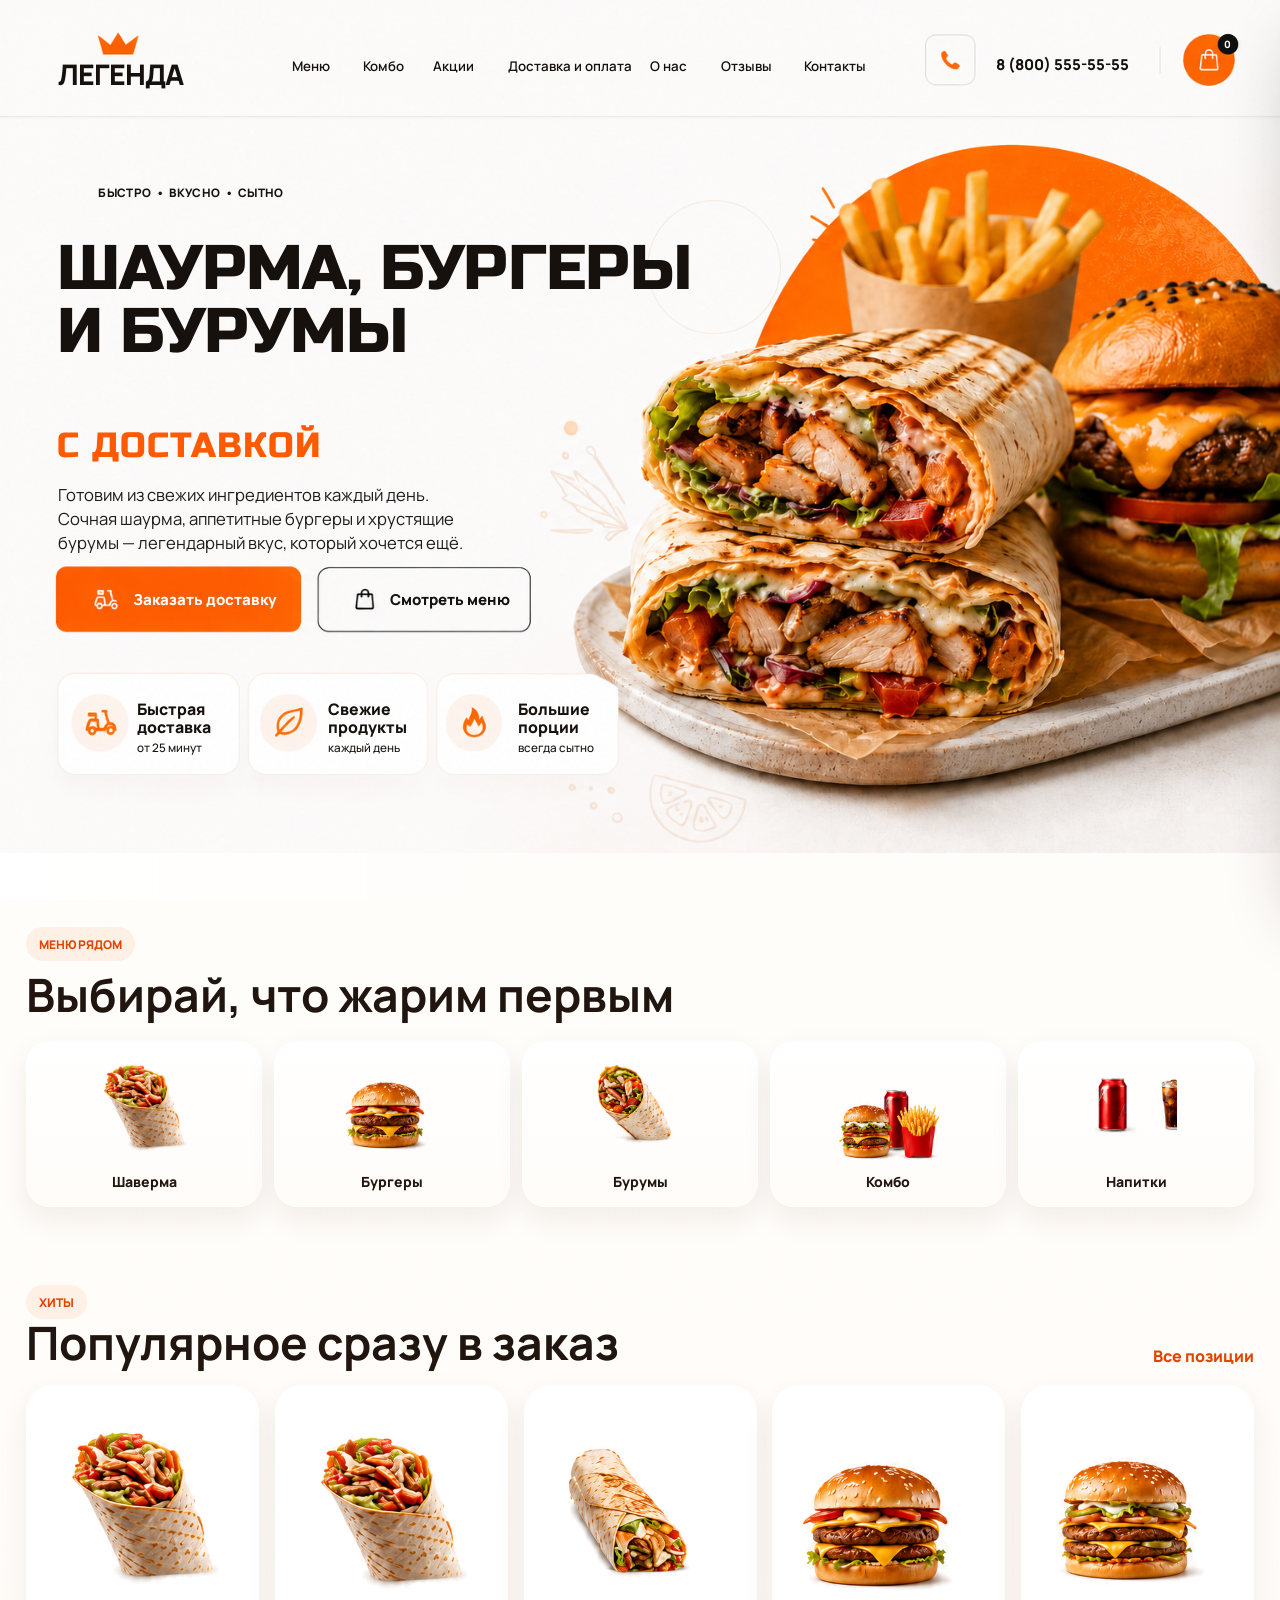
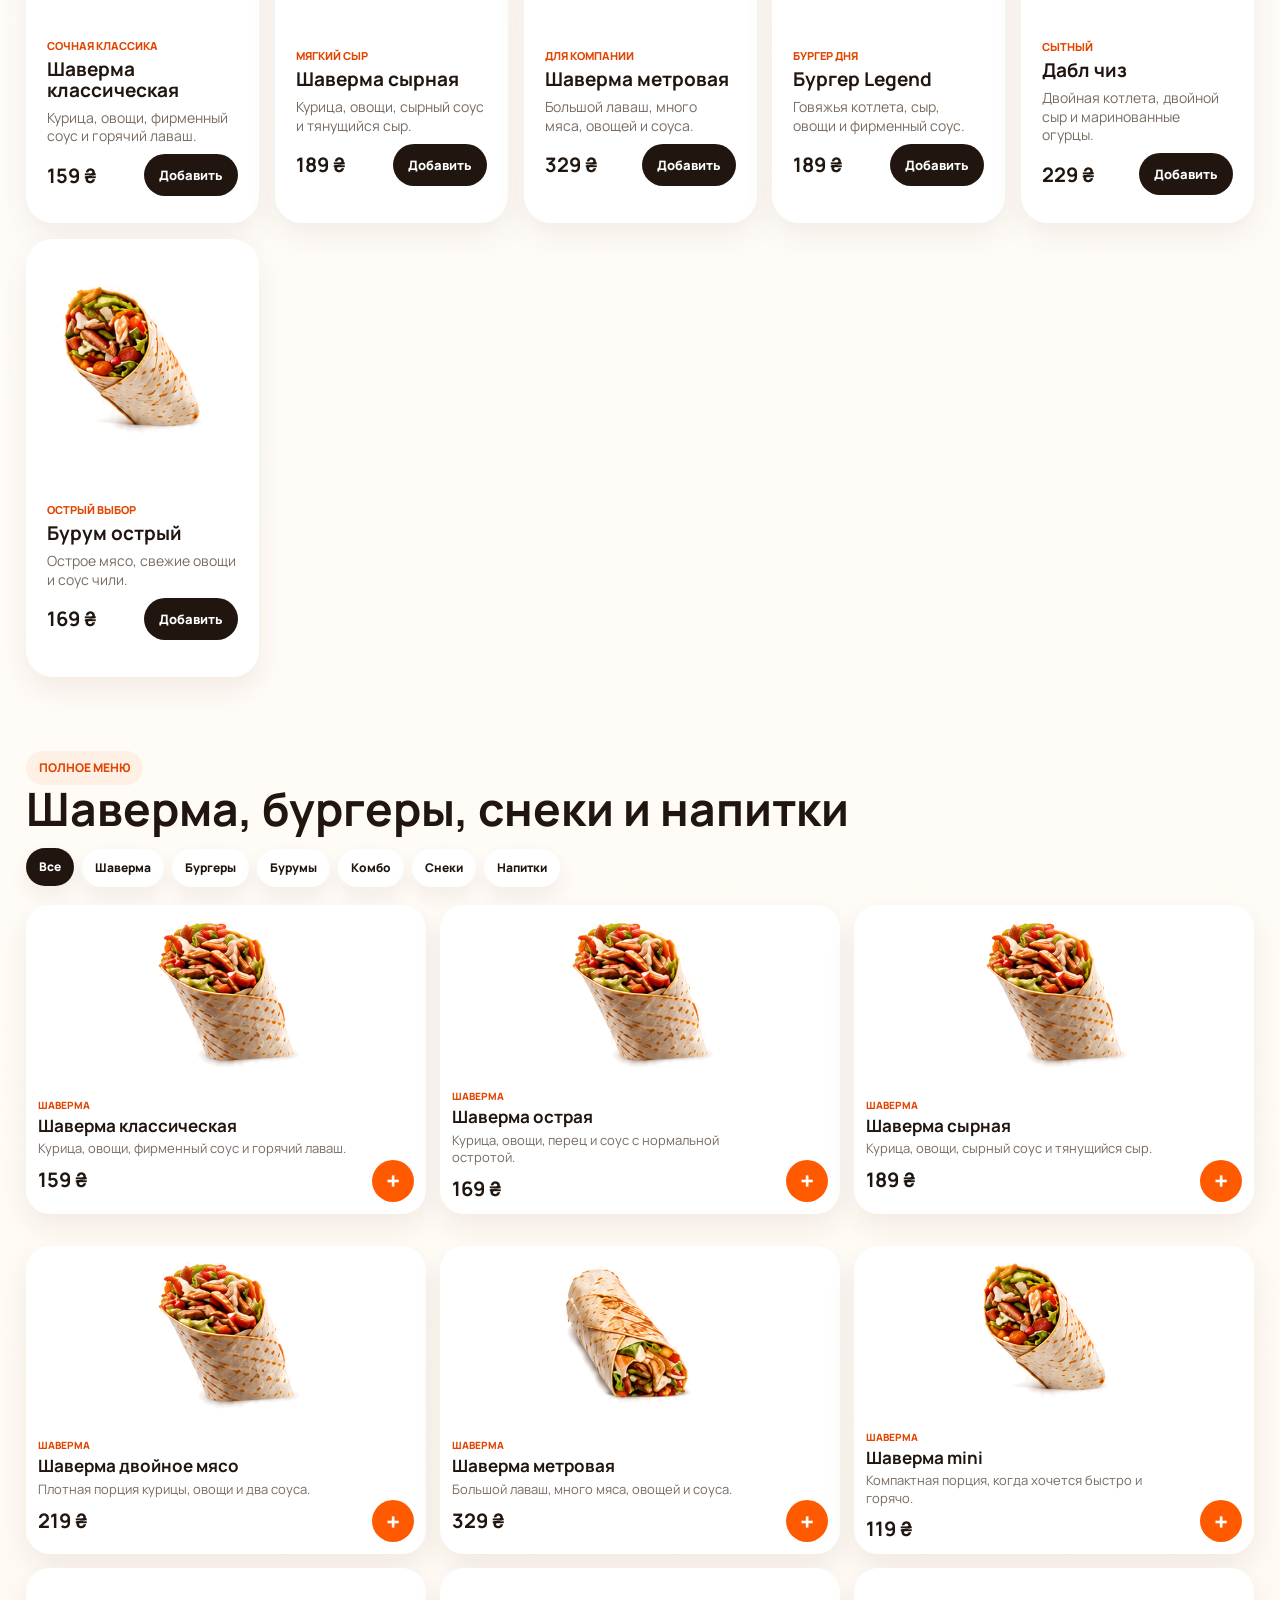
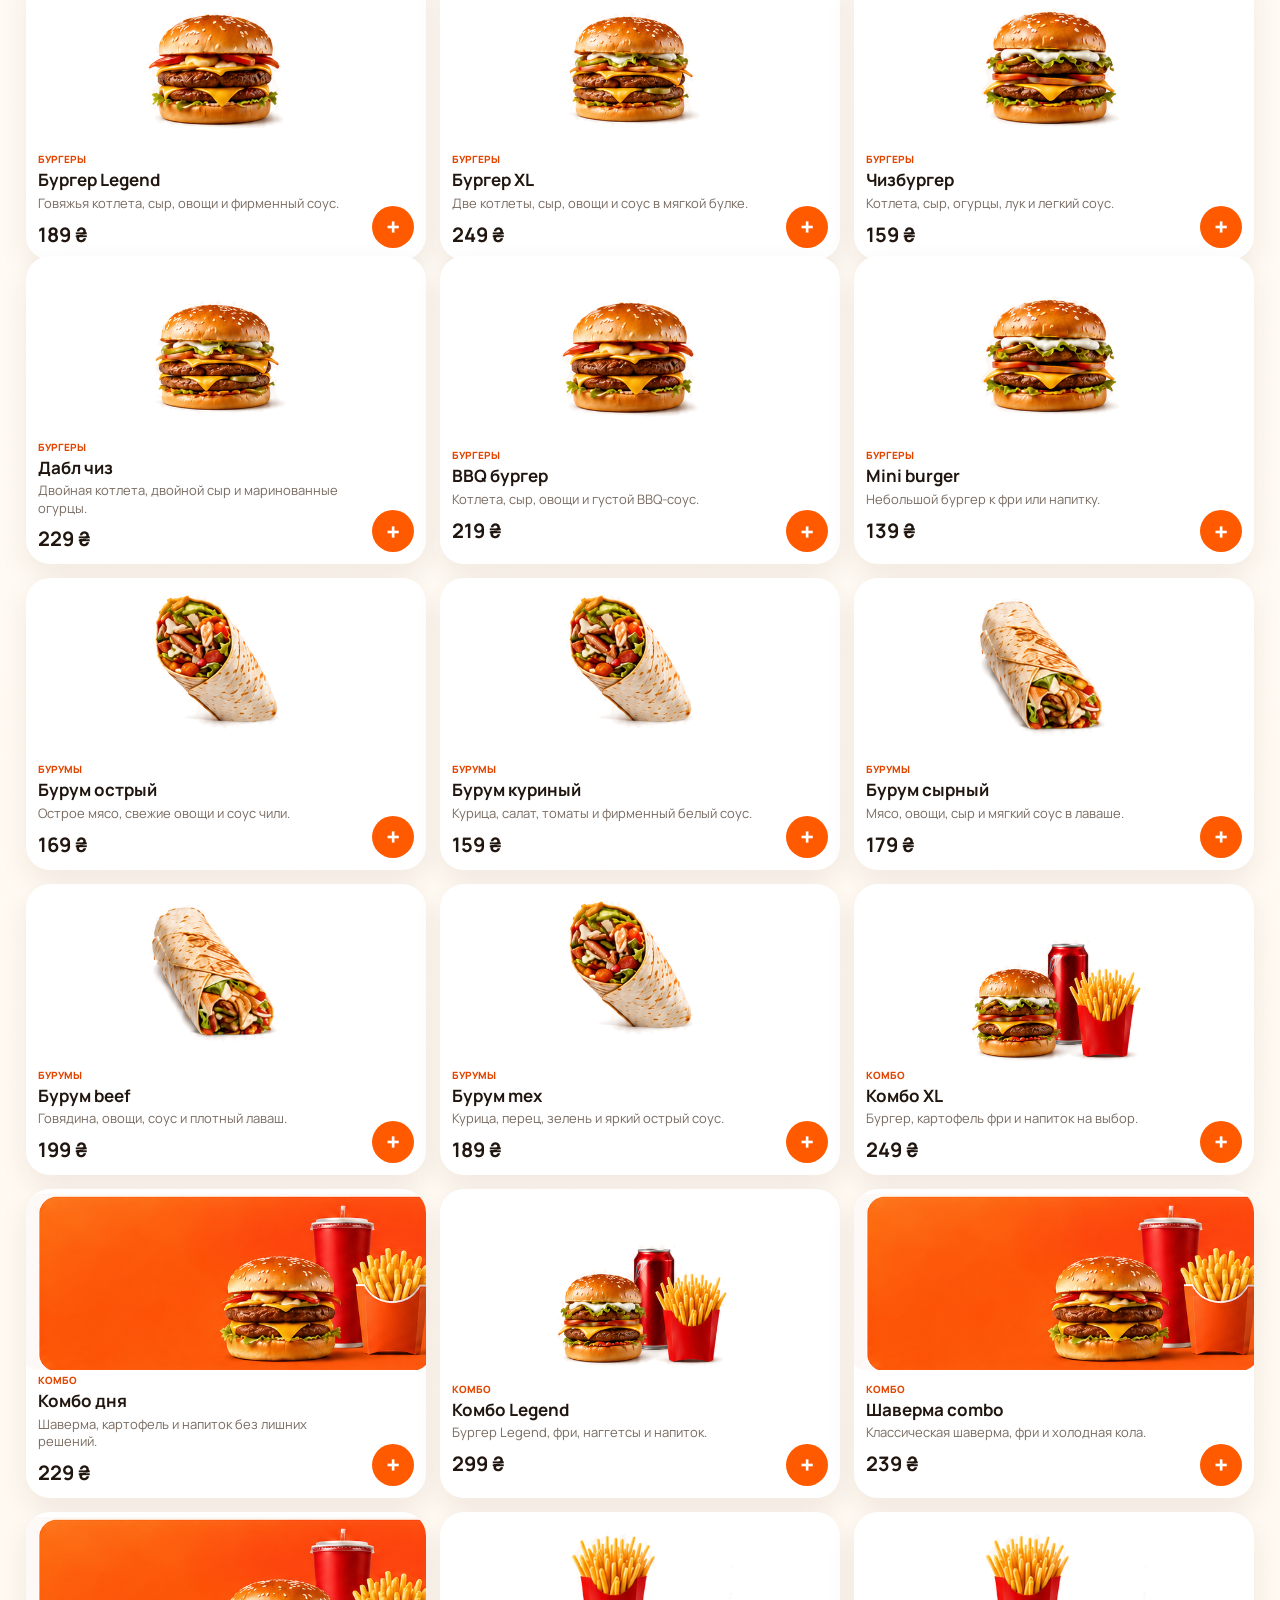
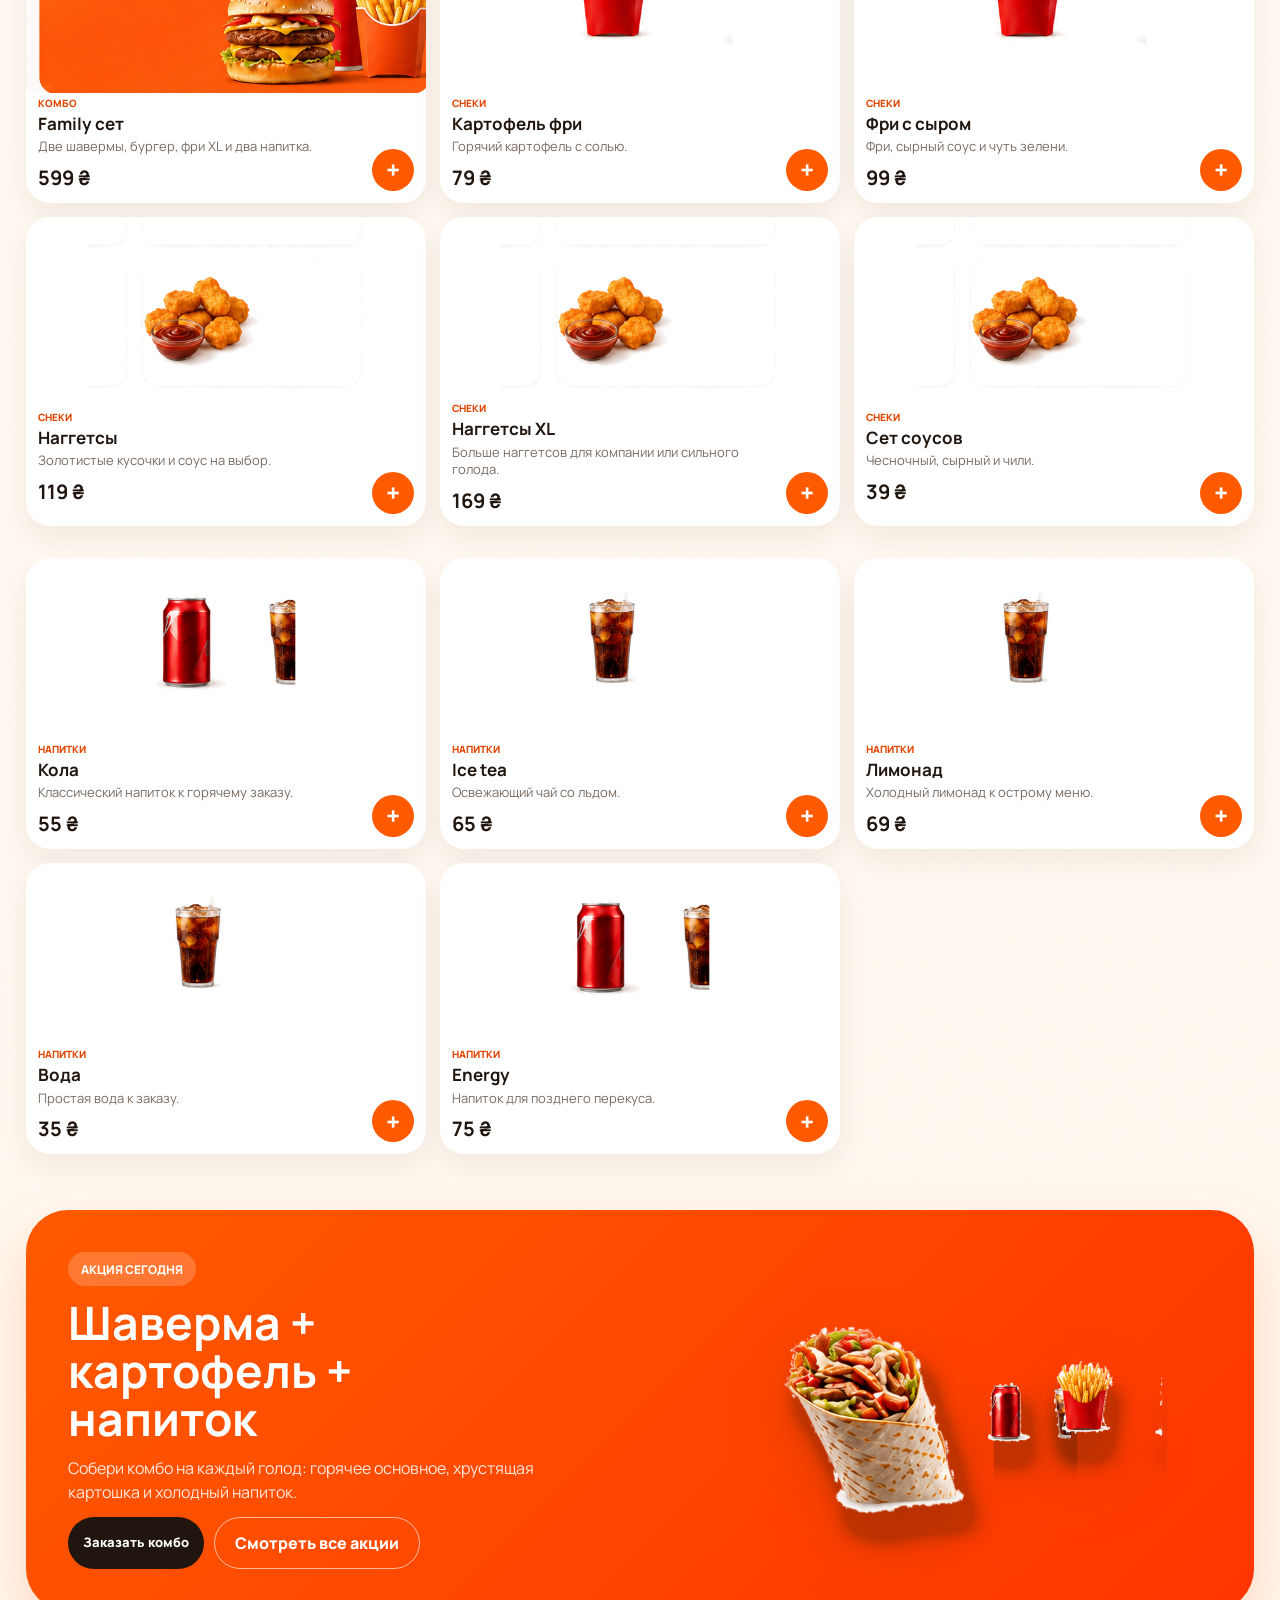
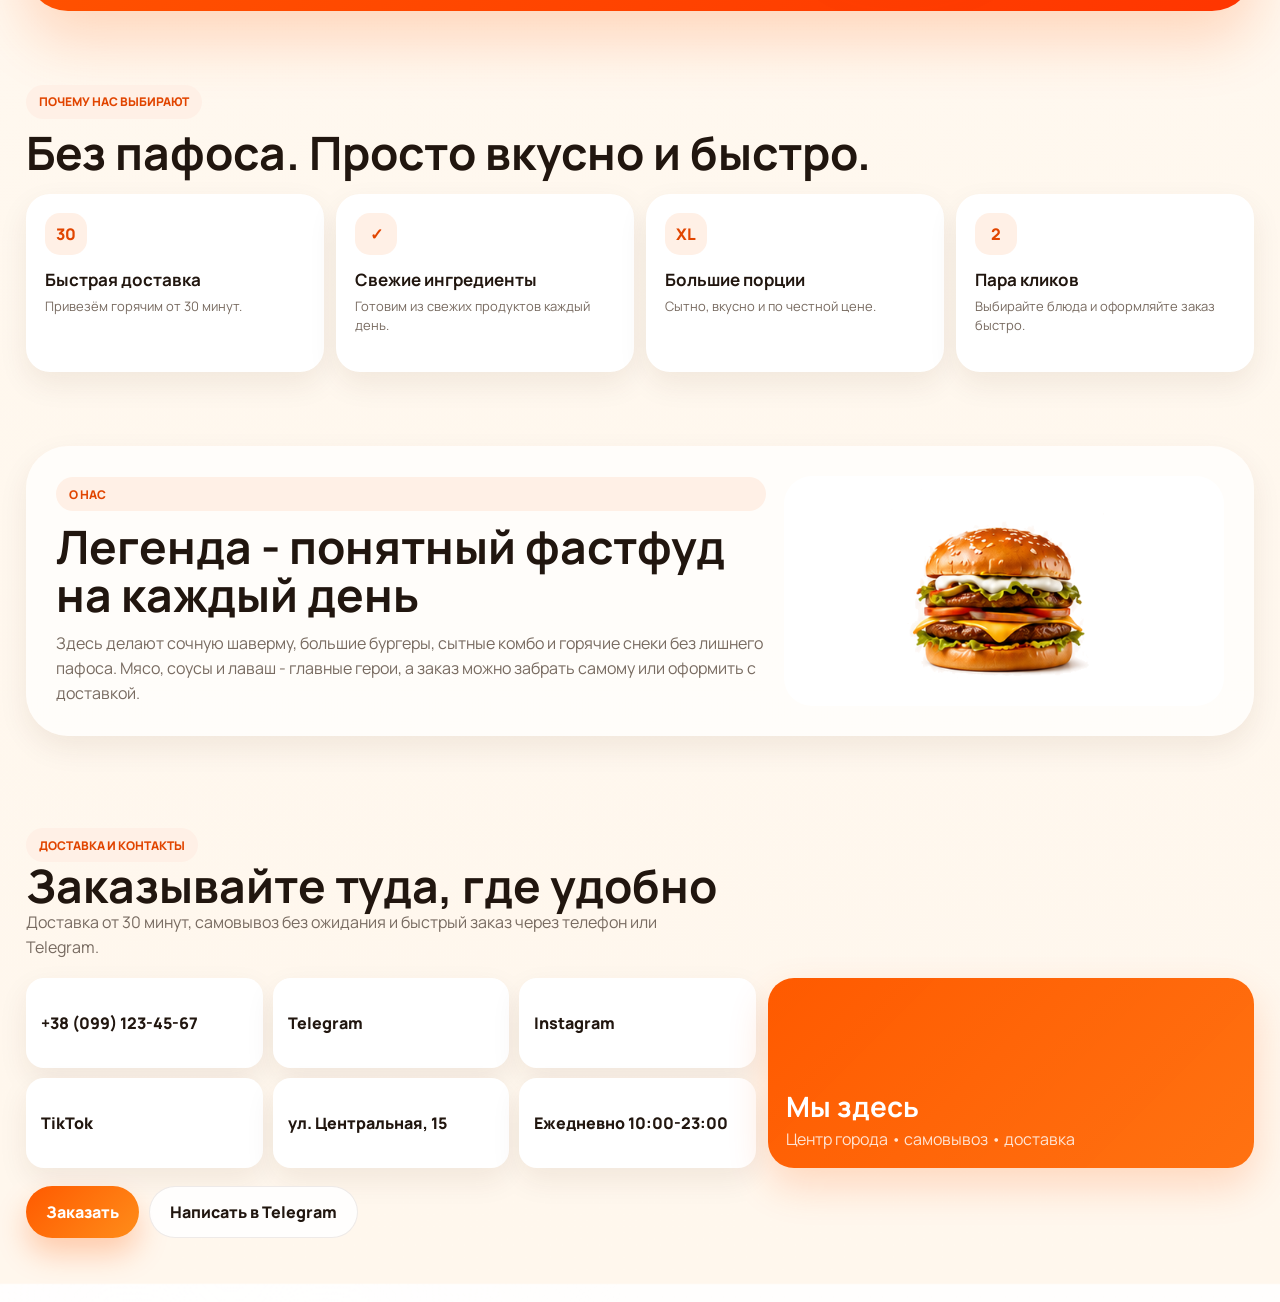
==== commit 09be66d3: "Center mobile hero button labels" ====
--- a/index.html
+++ b/index.html
@@ -76,8 +76,8 @@
               <path d="M10 16h22l-2 18H12L10 16Z" />
               <path d="M15 16a6 6 0 0 1 12 0" />
             </svg>
-            <a class="pm-text pm-button-label pm-button-label--primary pm-button-label--mobile-primary" style="--x: 142; --y: 942; --fs: 25;" href="#menu">Заказать доставку</a>
-            <a class="pm-text pm-button-label pm-button-label--secondary pm-button-label--mobile-secondary" style="--x: 146; --y: 1049; --fs: 25;" href="#menu">Смотреть меню</a>
+            <a class="pm-text pm-button-label pm-button-label--primary pm-button-label--mobile-primary" style="--x: 150; --y: 956; --fs: 22.7;" href="#menu">Заказать доставку</a>
+            <a class="pm-text pm-button-label pm-button-label--secondary pm-button-label--mobile-secondary" style="--x: 157; --y: 1060; --fs: 23;" href="#menu">Смотреть меню</a>
             <p class="pm-text pm-benefit-title pm-benefit-title--mobile" style="--x: 164; --y: 1515; --fs: 25;">Быстрая<br />доставка</p>
             <p class="pm-text pm-benefit-sub pm-benefit-sub--mobile" style="--x: 164; --y: 1568; --fs: 20;">от 25 минут</p>
             <p class="pm-text pm-benefit-title pm-benefit-title--mobile" style="--x: 442; --y: 1515; --fs: 25;">Свежие<br />продукты</p>
--- a/styles.css
+++ b/styles.css
@@ -310,15 +310,19 @@
 }
 
 .pm-mobile-button-icon--primary {
-  left: calc(86 / 941 * 100%);
-  top: calc(951 / 1672 * 100%);
+  left: calc(81 / 941 * 100%);
+  top: calc(940 / 1672 * 100%);
+  width: calc(55 / 941 * 100%);
+  height: calc(46 / 1672 * 100%);
   color: #fff;
   stroke: currentColor;
 }
 
 .pm-mobile-button-icon--secondary {
-  left: calc(106 / 941 * 100%);
-  top: calc(1052 / 1672 * 100%);
+  left: calc(95 / 941 * 100%);
+  top: calc(1044 / 1672 * 100%);
+  width: calc(52 / 941 * 100%);
+  height: calc(52 / 1672 * 100%);
   color: #17110d;
   stroke: currentColor;
 }
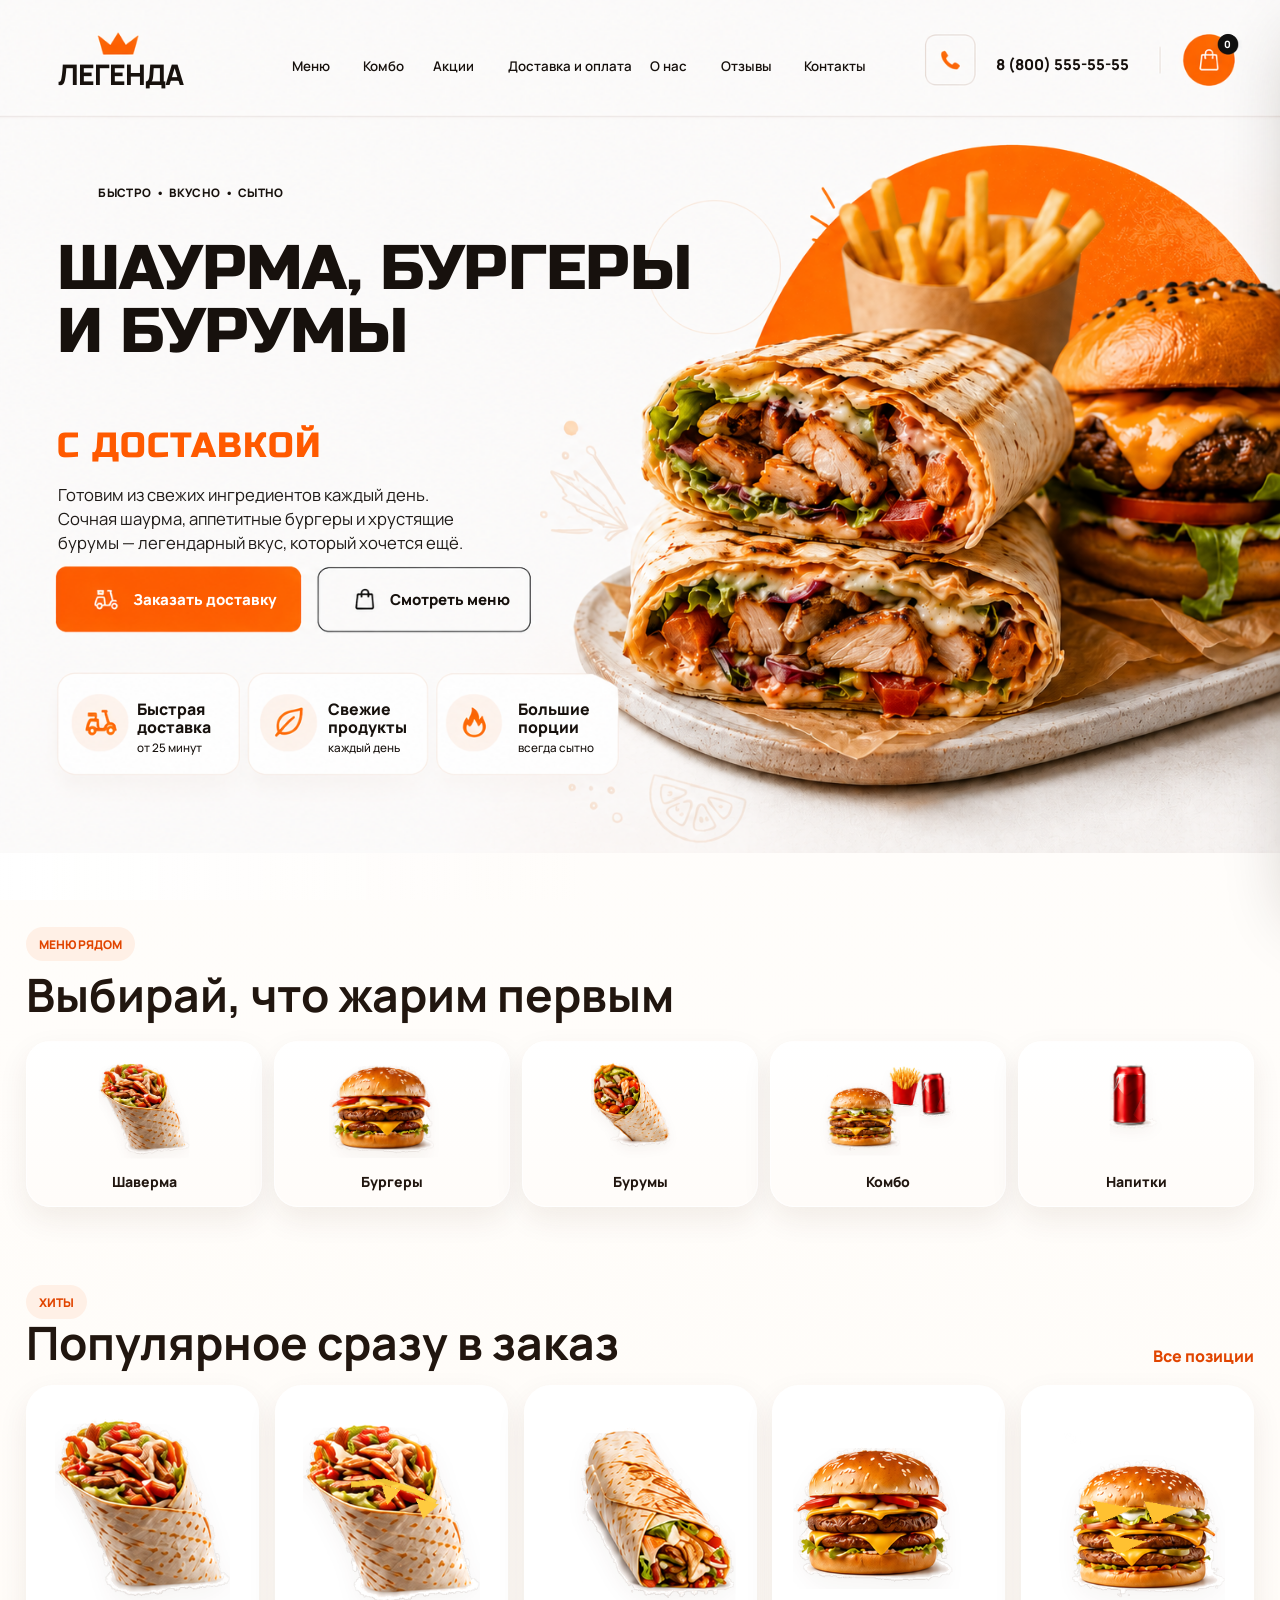
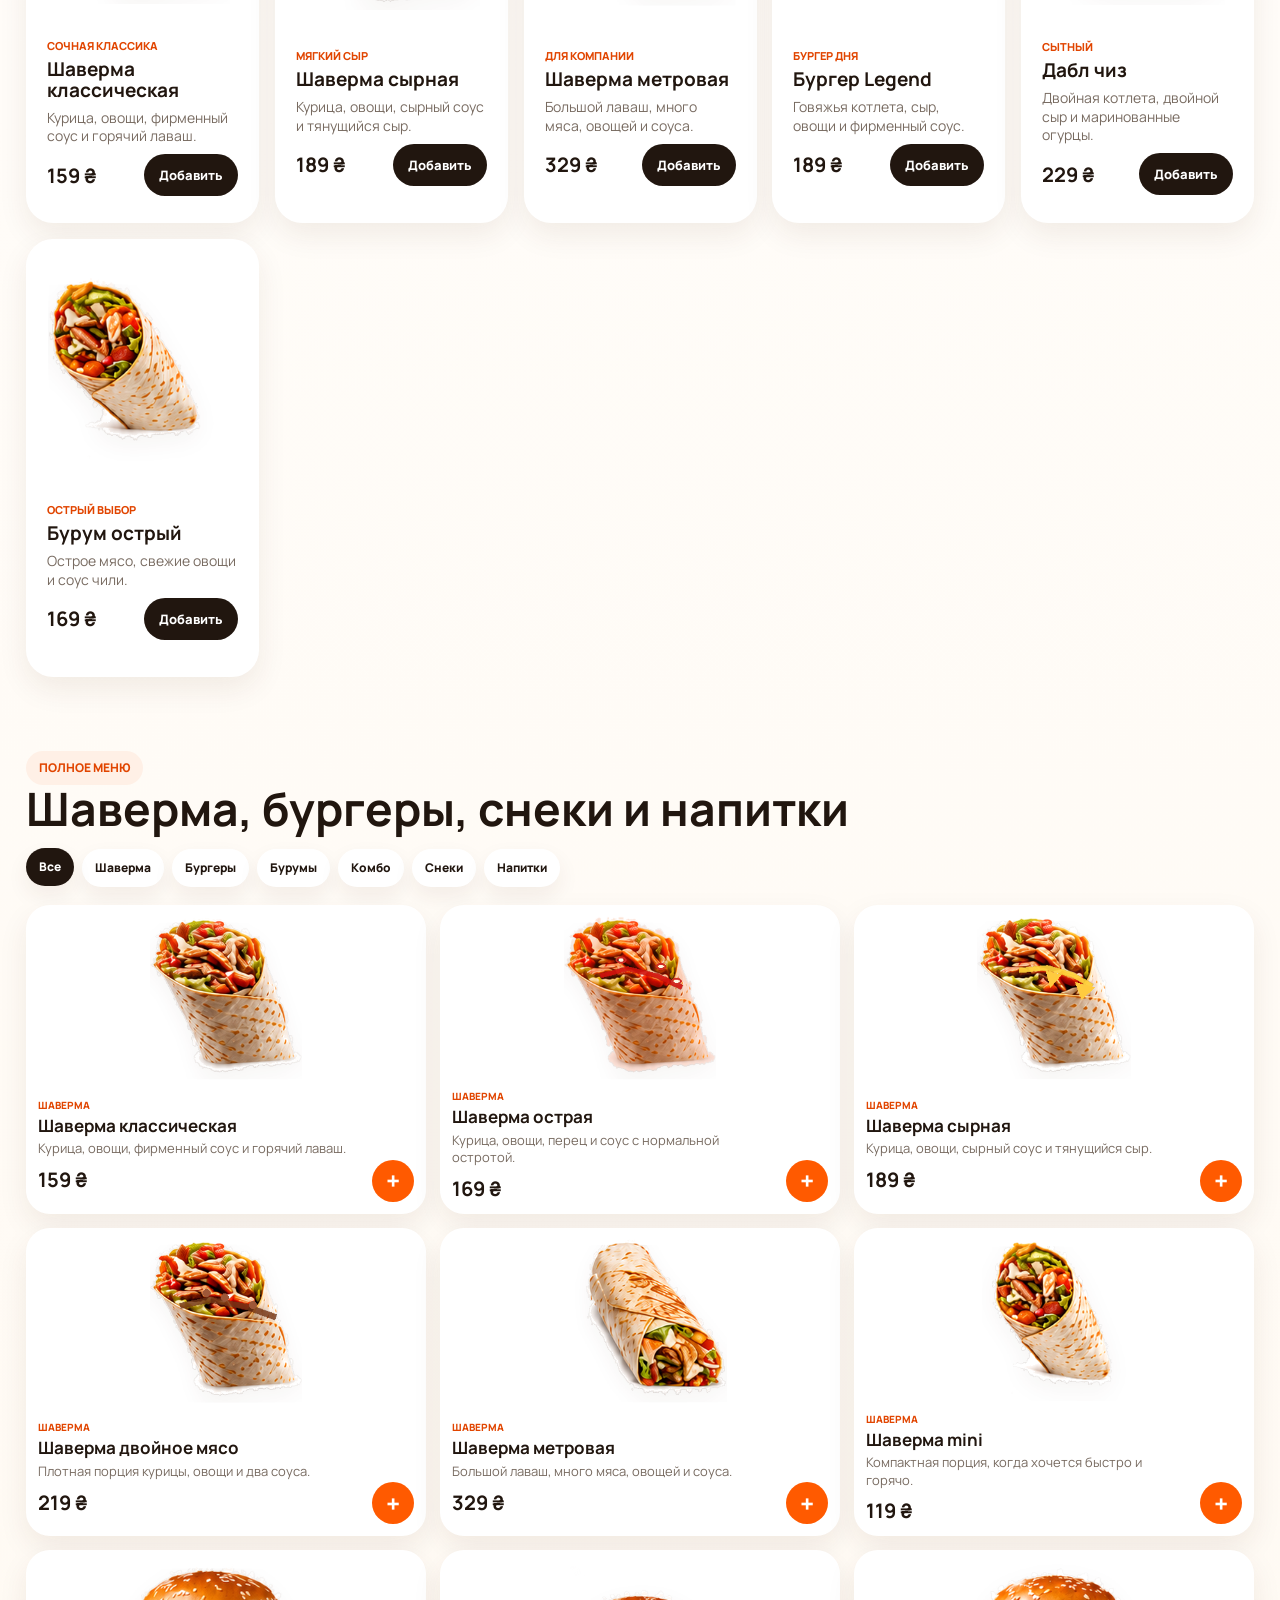
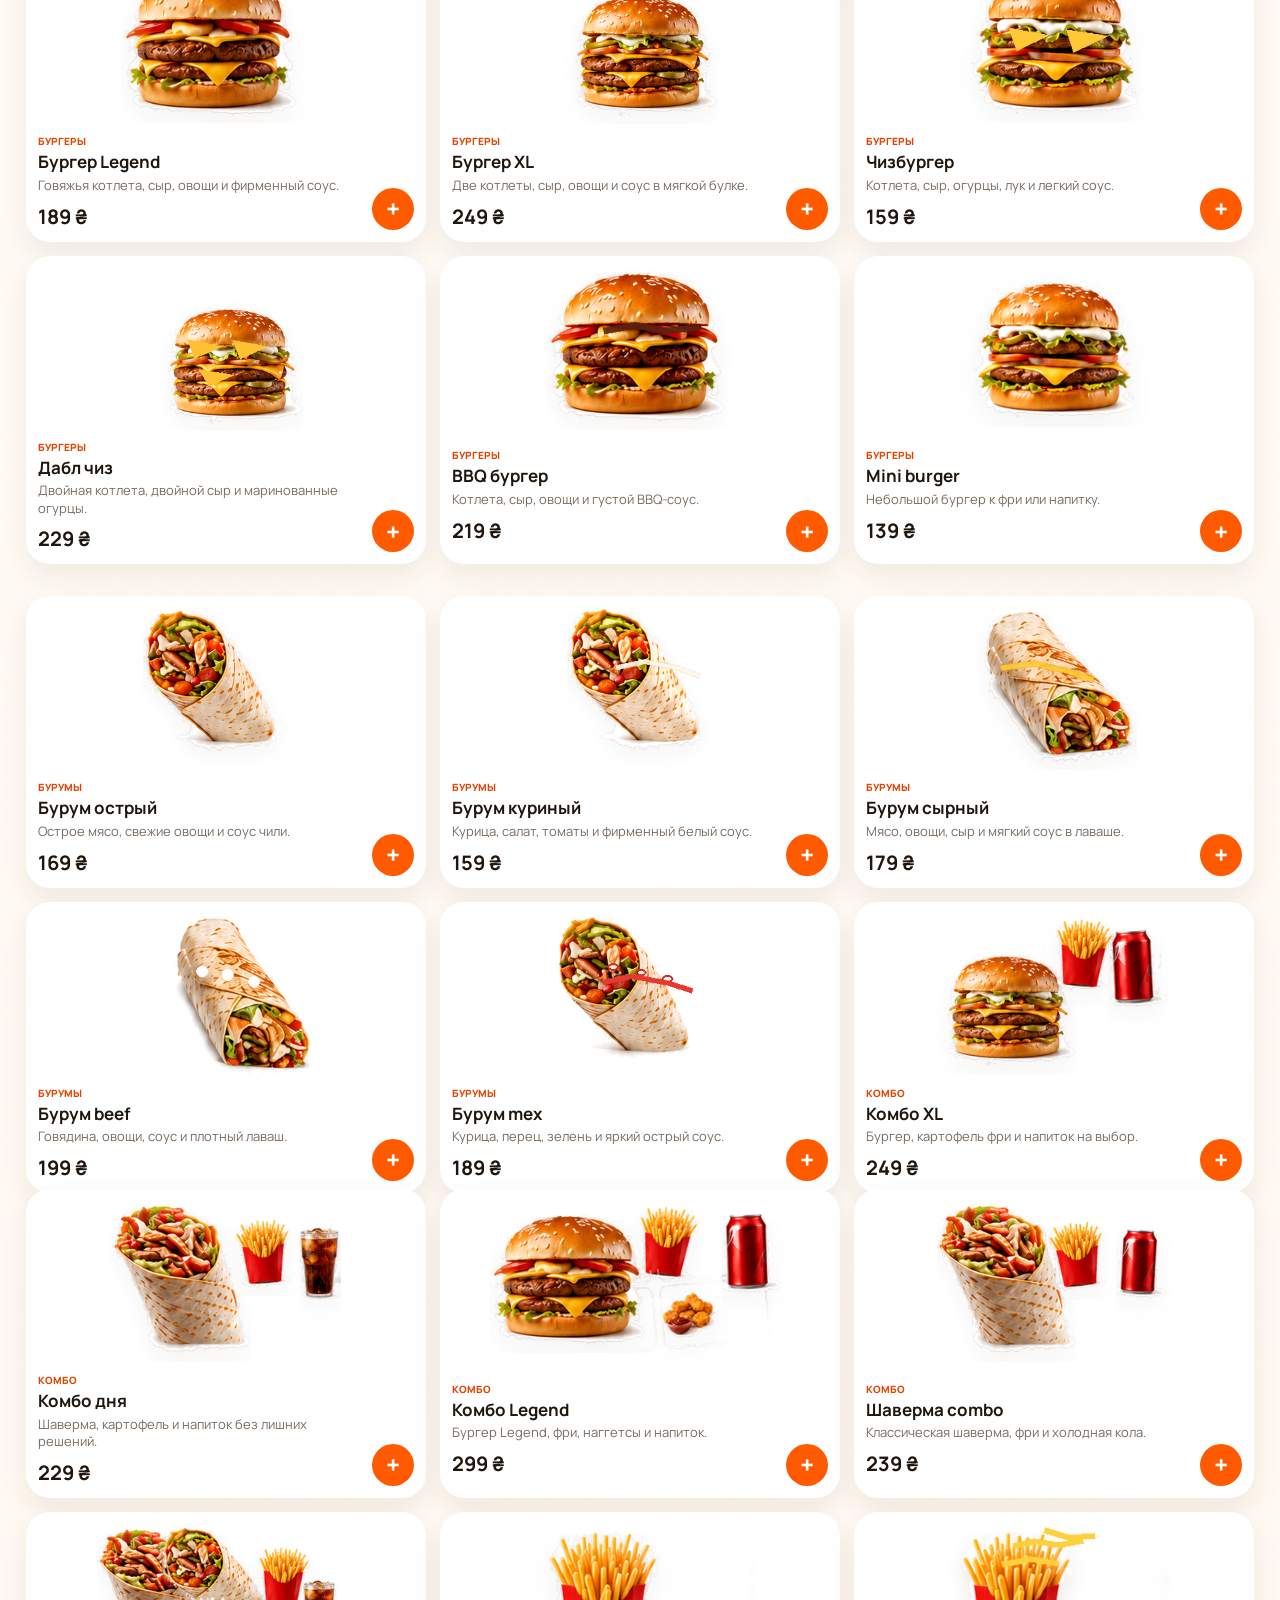
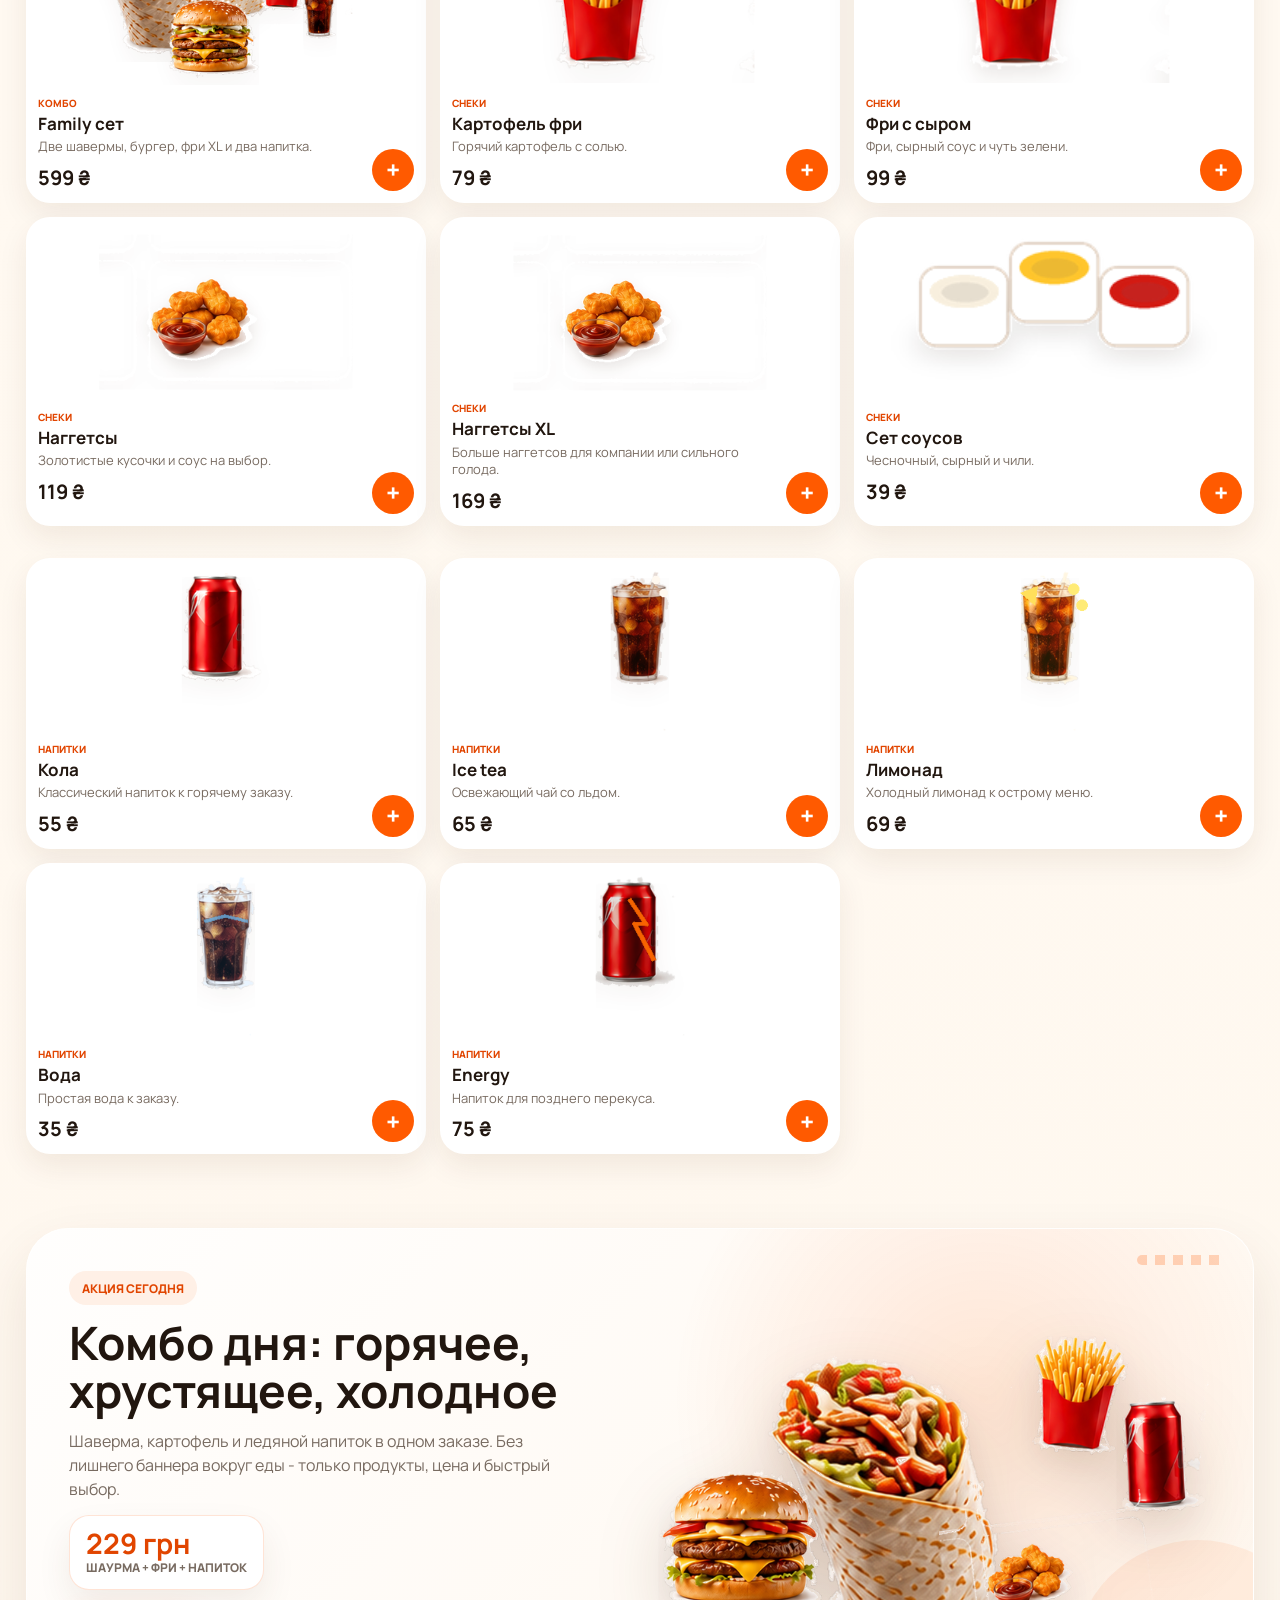
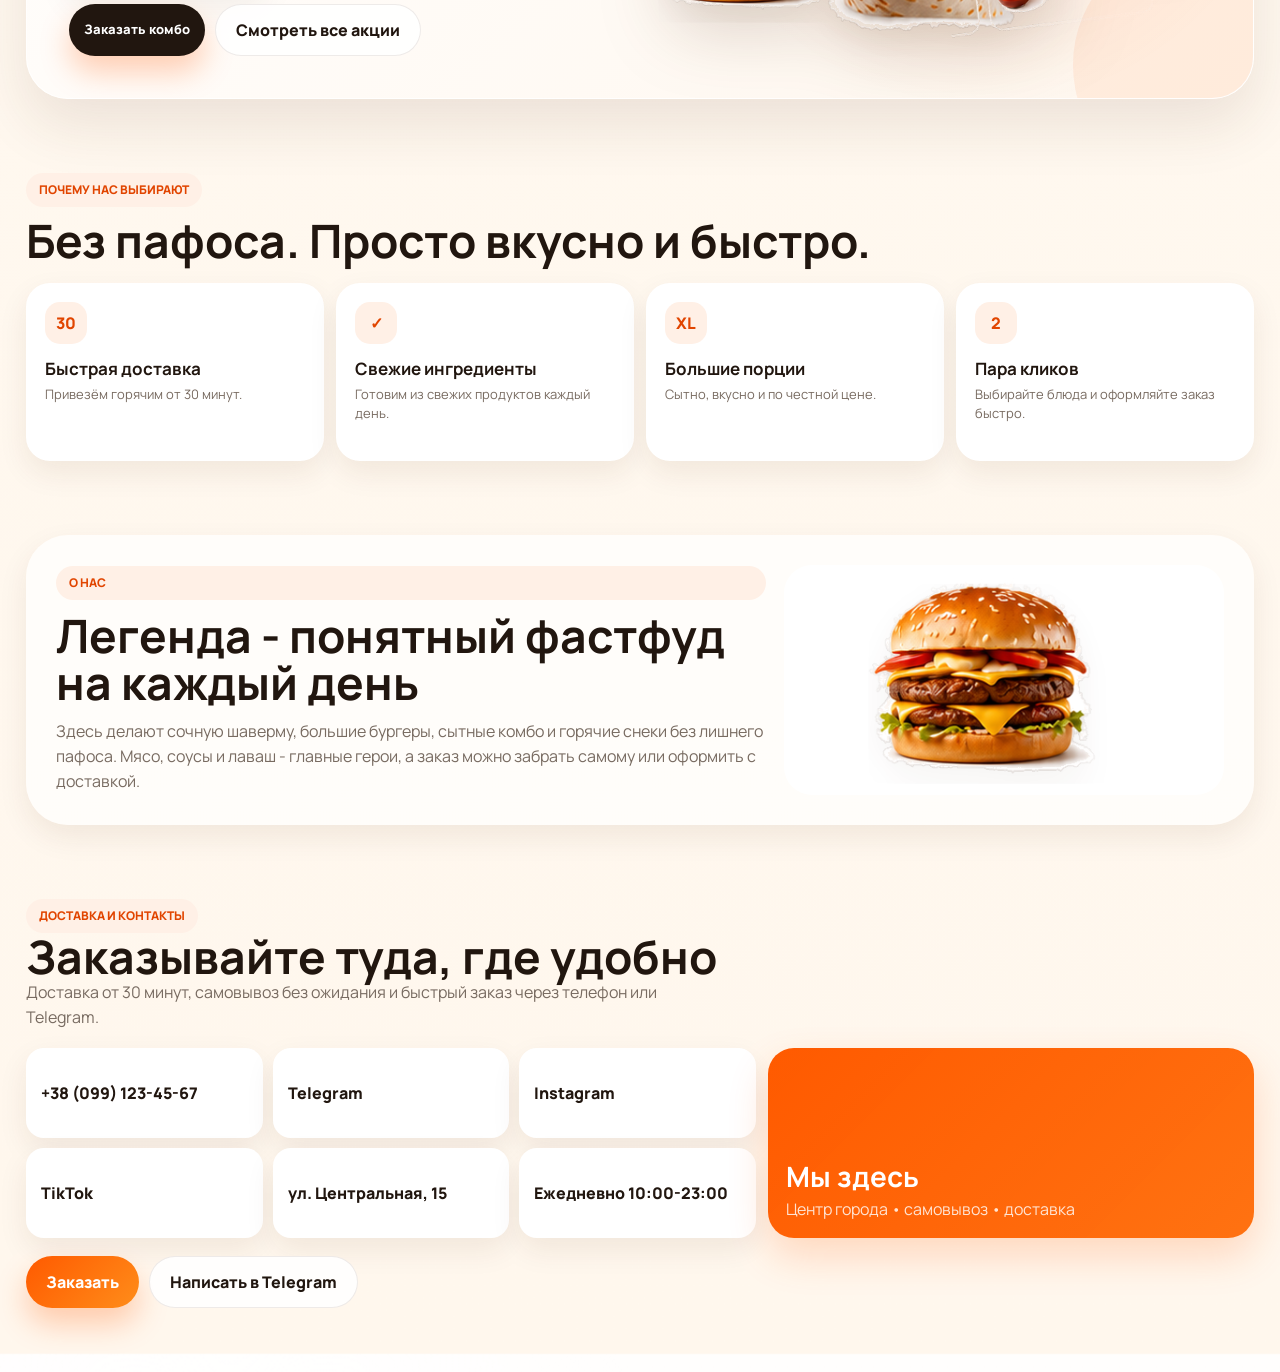
==== commit e3b03d1e: "Add unique product imagery and promo redesign" ====
--- a/index.html
+++ b/index.html
@@ -102,23 +102,23 @@
         </div>
         <div class="category-strip" aria-label="Категории меню">
           <a class="category-card" href="#shawarma">
-            <img src="./assets/wrap-classic.png" alt="" />
+            <img src="./assets/products/shawarma-classic.png" alt="" />
             <span>Шаверма</span>
           </a>
           <a class="category-card" href="#burgers">
-            <img src="./assets/burger-legend.png" alt="" />
+            <img src="./assets/products/burger-legend.png" alt="" />
             <span>Бургеры</span>
           </a>
           <a class="category-card" href="#burums">
-            <img src="./assets/burum-spicy.png" alt="" />
+            <img src="./assets/products/burum-spicy.png" alt="" />
             <span>Бурумы</span>
           </a>
           <a class="category-card" href="#combo">
-            <img src="./assets/combo-xl.png" alt="" />
+            <img src="./assets/products/combo-xl.png" alt="" />
             <span>Комбо</span>
           </a>
           <a class="category-card" href="#drinks">
-            <img src="./assets/cola-can.png" alt="" />
+            <img src="./assets/products/cola.png" alt="" />
             <span>Напитки</span>
           </a>
         </div>
@@ -164,20 +164,24 @@
 
       <section class="promo section-shell" aria-labelledby="promo-title">
         <div class="promo__content">
-          <p class="eyebrow eyebrow--light">Акция сегодня</p>
-          <h2 id="promo-title">Шаверма + картофель + напиток</h2>
+          <p class="eyebrow">Акция сегодня</p>
+          <h2 id="promo-title">Комбо дня: горячее, хрустящее, холодное</h2>
           <p>
-            Собери комбо на каждый голод: горячее основное, хрустящая картошка и холодный напиток.
+            Шаверма, картофель и ледяной напиток в одном заказе. Без лишнего баннера вокруг еды - только продукты, цена и быстрый выбор.
           </p>
+          <div class="promo__deal" aria-label="Цена и состав комбо">
+            <strong>229 грн</strong>
+            <span>шаурма + фри + напиток</span>
+          </div>
           <div class="promo__actions">
-            <button class="button button--light add-button" type="button" data-sku="combo-day">
+            <button class="button button--primary add-button" type="button" data-sku="combo-day">
               Заказать комбо
             </button>
-            <a class="button button--outline-light" href="#menu">Смотреть все акции</a>
+            <a class="button button--ghost" href="#menu">Смотреть все акции</a>
           </div>
         </div>
         <div class="promo__image" aria-hidden="true">
-          <img src="./assets/promo-shawarma-combo.png" alt="" />
+          <img src="./assets/promo-modern-combo.png" alt="" />
         </div>
       </section>
 
@@ -220,7 +224,7 @@
           </p>
         </div>
         <div class="about__image">
-          <img src="./assets/burger-day.png" alt="Большой бургер Легенда" />
+          <img src="./assets/products/burger-legend.png" alt="Большой бургер Легенда" />
         </div>
       </section>
 
--- a/styles.css
+++ b/styles.css
@@ -1075,24 +1075,40 @@
 .promo {
   position: relative;
   display: grid;
-  min-height: 390px;
-  padding: 24px;
-  gap: 16px;
+  min-height: 430px;
+  padding: 22px;
+  gap: 8px;
+  border: 1px solid rgba(255, 255, 255, 0.88);
   border-radius: 34px;
   background:
-    linear-gradient(135deg, rgba(255, 90, 0, 0.98), rgba(255, 51, 0, 0.95)),
-    var(--orange);
-  box-shadow: 0 28px 60px rgba(255, 90, 0, 0.22);
-  color: #fff;
+    radial-gradient(circle at 78% 36%, rgba(255, 90, 0, 0.13), transparent 31%),
+    linear-gradient(135deg, #fffefd 0%, #fff7ee 100%);
+  box-shadow: 0 26px 58px rgba(80, 49, 27, 0.11);
+  color: var(--text);
   overflow: hidden;
 }
 
 .promo::after {
-  display: none;
+  position: absolute;
+  right: -70px;
+  bottom: -92px;
+  width: 250px;
+  height: 250px;
+  border-radius: 999px;
+  background: #ff5a00;
+  opacity: 0.08;
+  content: "";
 }
 
 .promo::before {
-  display: none;
+  position: absolute;
+  top: 26px;
+  right: 28px;
+  width: 88px;
+  height: 10px;
+  border-radius: 999px;
+  background: repeating-linear-gradient(90deg, rgba(255, 90, 0, 0.24) 0 10px, transparent 10px 18px);
+  content: "";
 }
 
 .promo__content {
@@ -1101,31 +1117,59 @@
   display: grid;
   align-content: start;
   justify-items: start;
-  gap: 13px;
+  gap: 14px;
 }
 
 .promo h2 {
-  max-width: 8.6em;
-  color: #fff;
+  max-width: 10.8em;
+  color: var(--text);
 }
 
 .promo p:not(.eyebrow) {
-  max-width: 33rem;
+  max-width: 32rem;
   margin-bottom: 0;
-  color: rgba(255, 255, 255, 0.86);
+  color: var(--muted);
   font-size: 16px;
   line-height: 1.5;
 }
 
+.promo__deal {
+  display: grid;
+  gap: 2px;
+  min-width: 178px;
+  padding: 13px 16px;
+  border: 1px solid rgba(255, 90, 0, 0.16);
+  border-radius: 20px;
+  background: #fff;
+  box-shadow: 0 16px 34px rgba(80, 49, 27, 0.08);
+}
+
+.promo__deal strong {
+  color: var(--orange-dark);
+  font-size: 28px;
+  line-height: 1;
+}
+
+.promo__deal span {
+  color: var(--muted);
+  font-size: 12px;
+  font-weight: 900;
+  text-transform: uppercase;
+}
+
 .promo__image {
+  position: relative;
+  z-index: 1;
   align-self: end;
   margin: 0;
+  pointer-events: none;
 }
 
 .promo__image img {
-  width: min(100%, 520px);
+  width: min(112%, 580px);
   margin-left: auto;
-  filter: drop-shadow(0 22px 32px rgba(111, 30, 0, 0.22));
+  transform: translate(18px, 10px);
+  filter: drop-shadow(0 24px 34px rgba(80, 38, 13, 0.18));
 }
 
 .benefit-grid {
